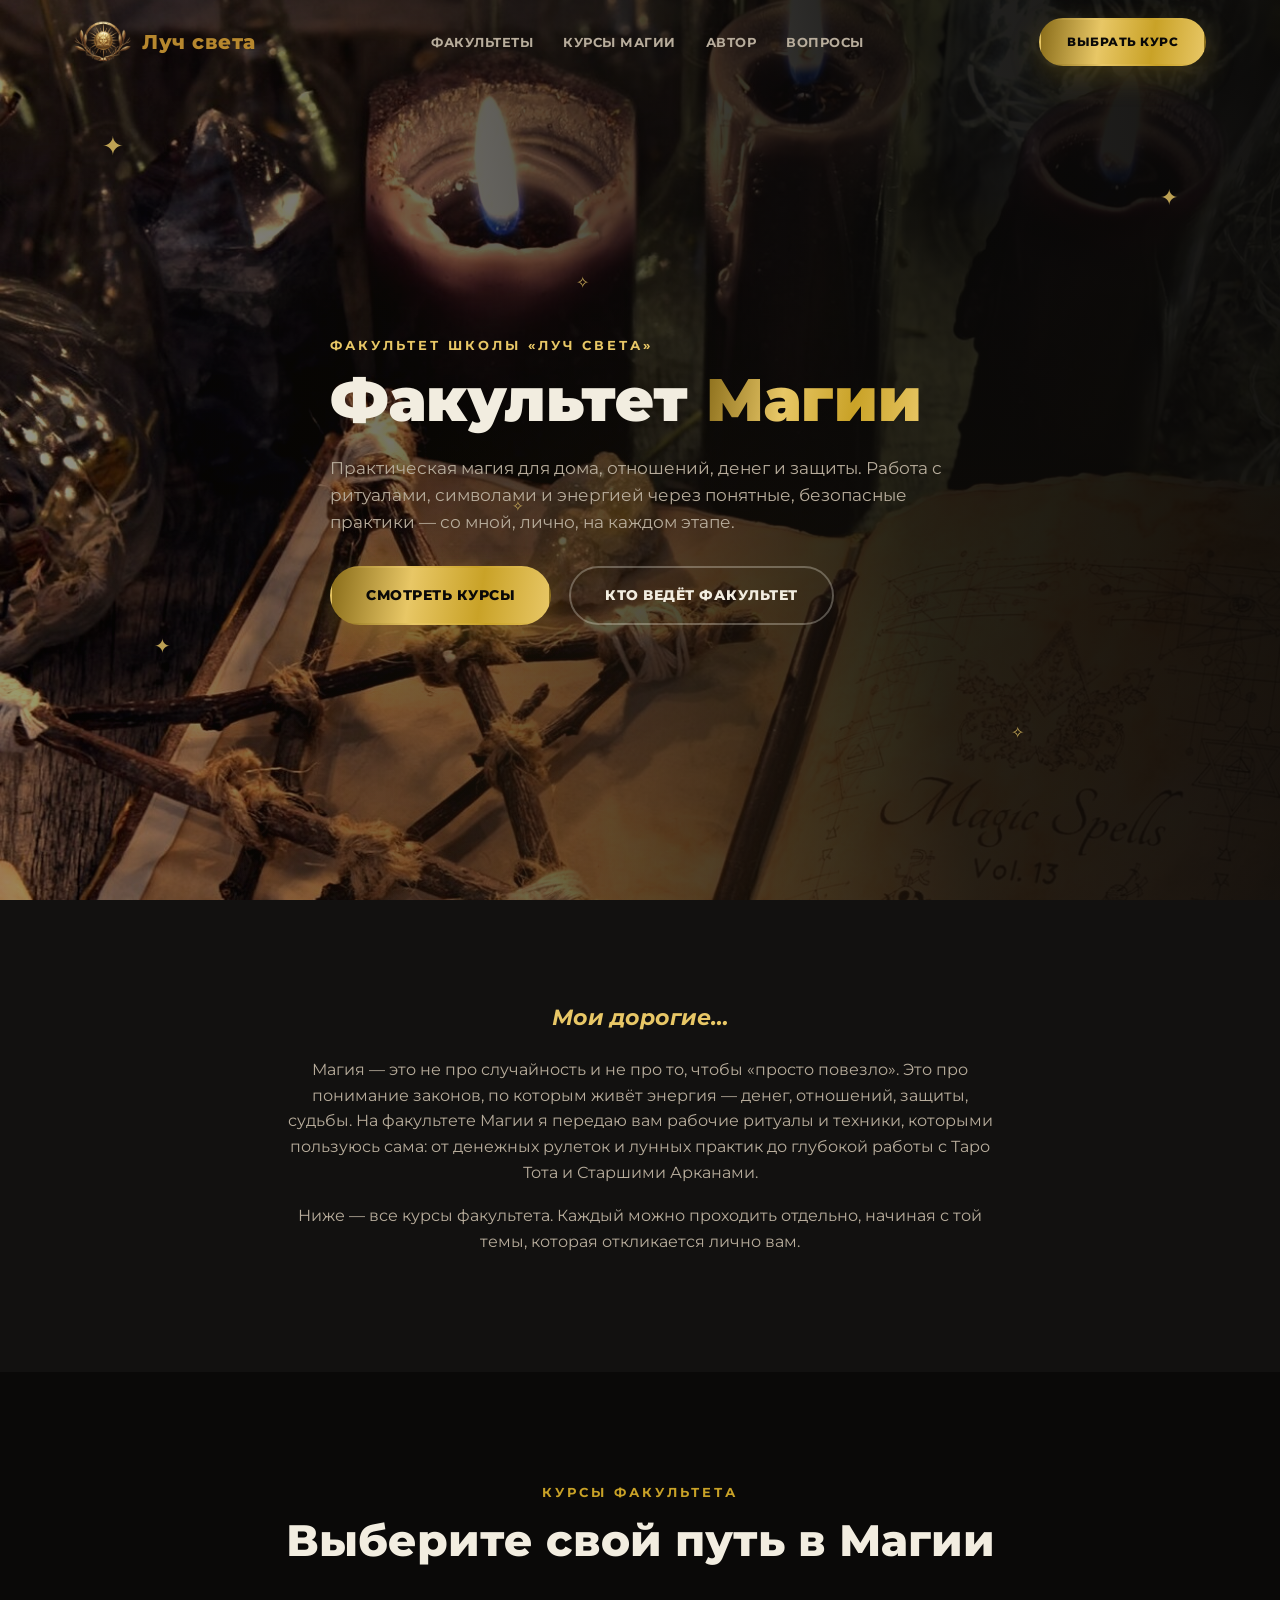
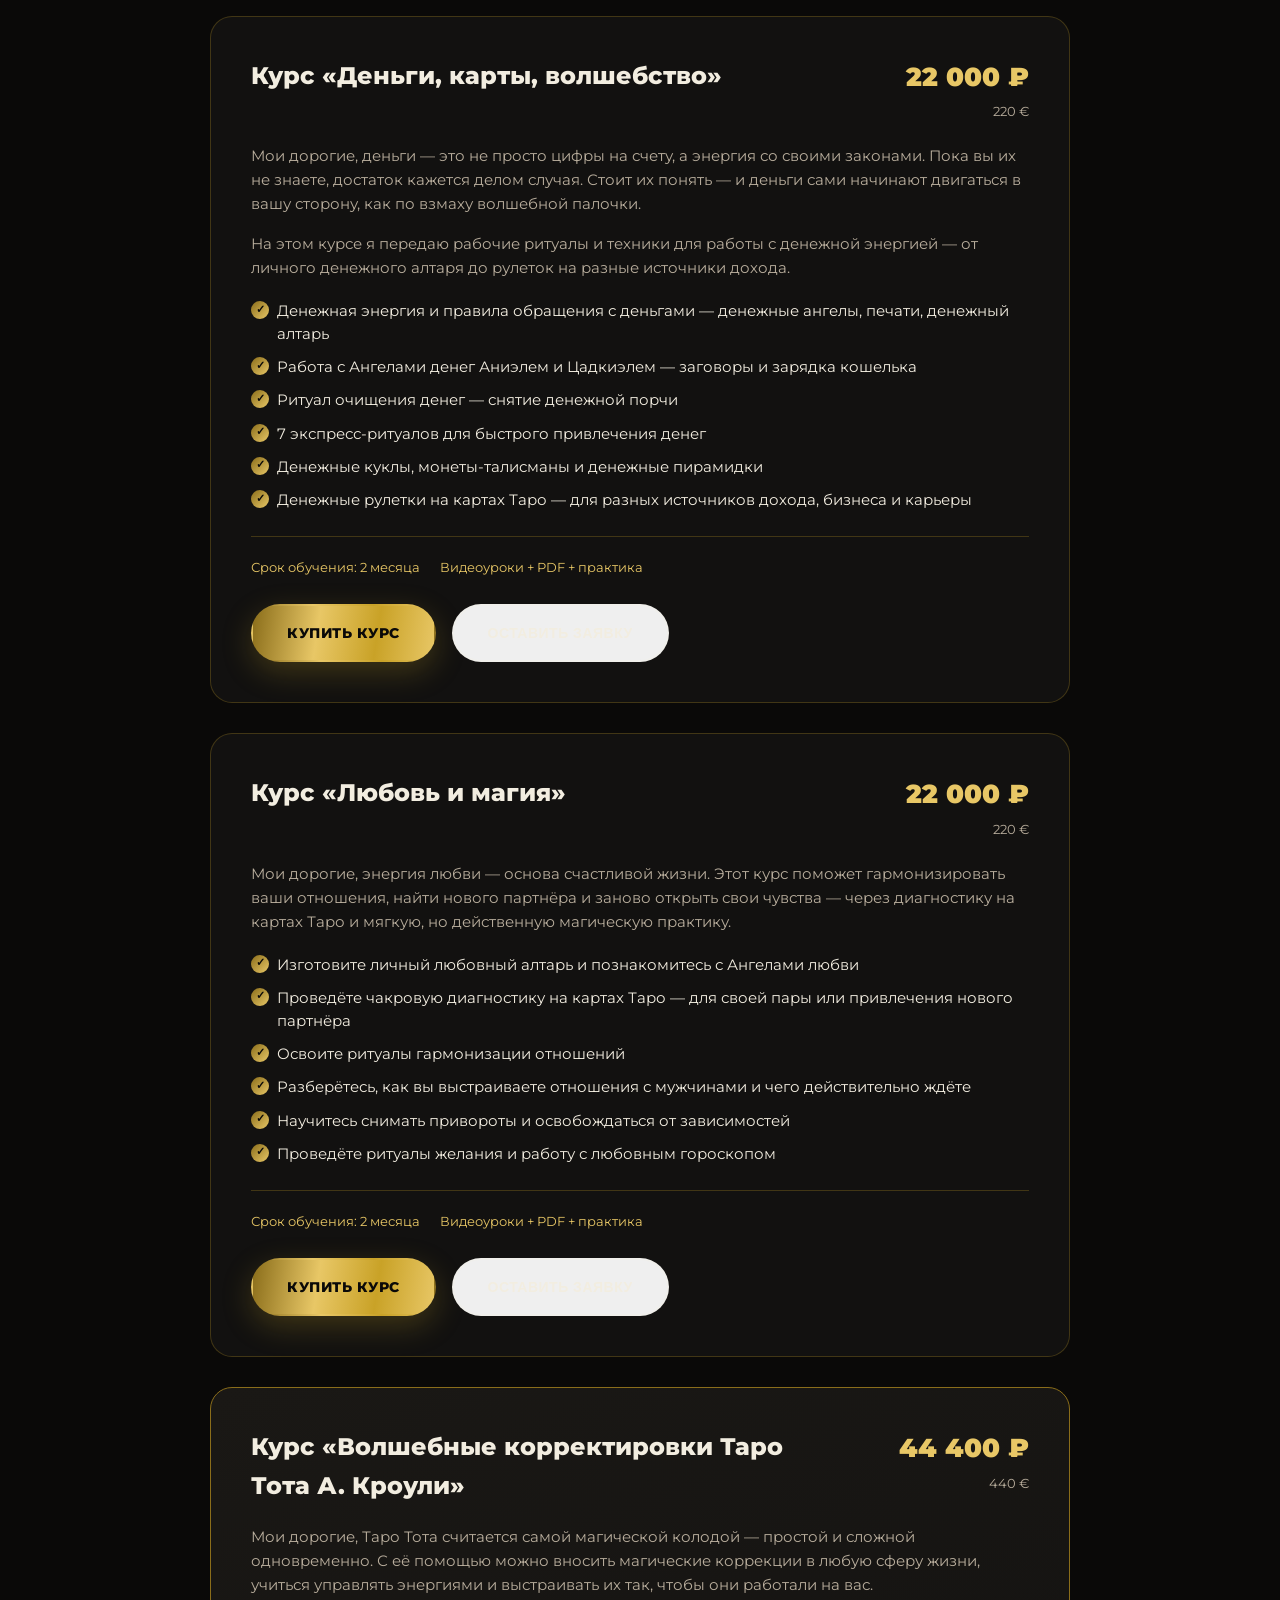
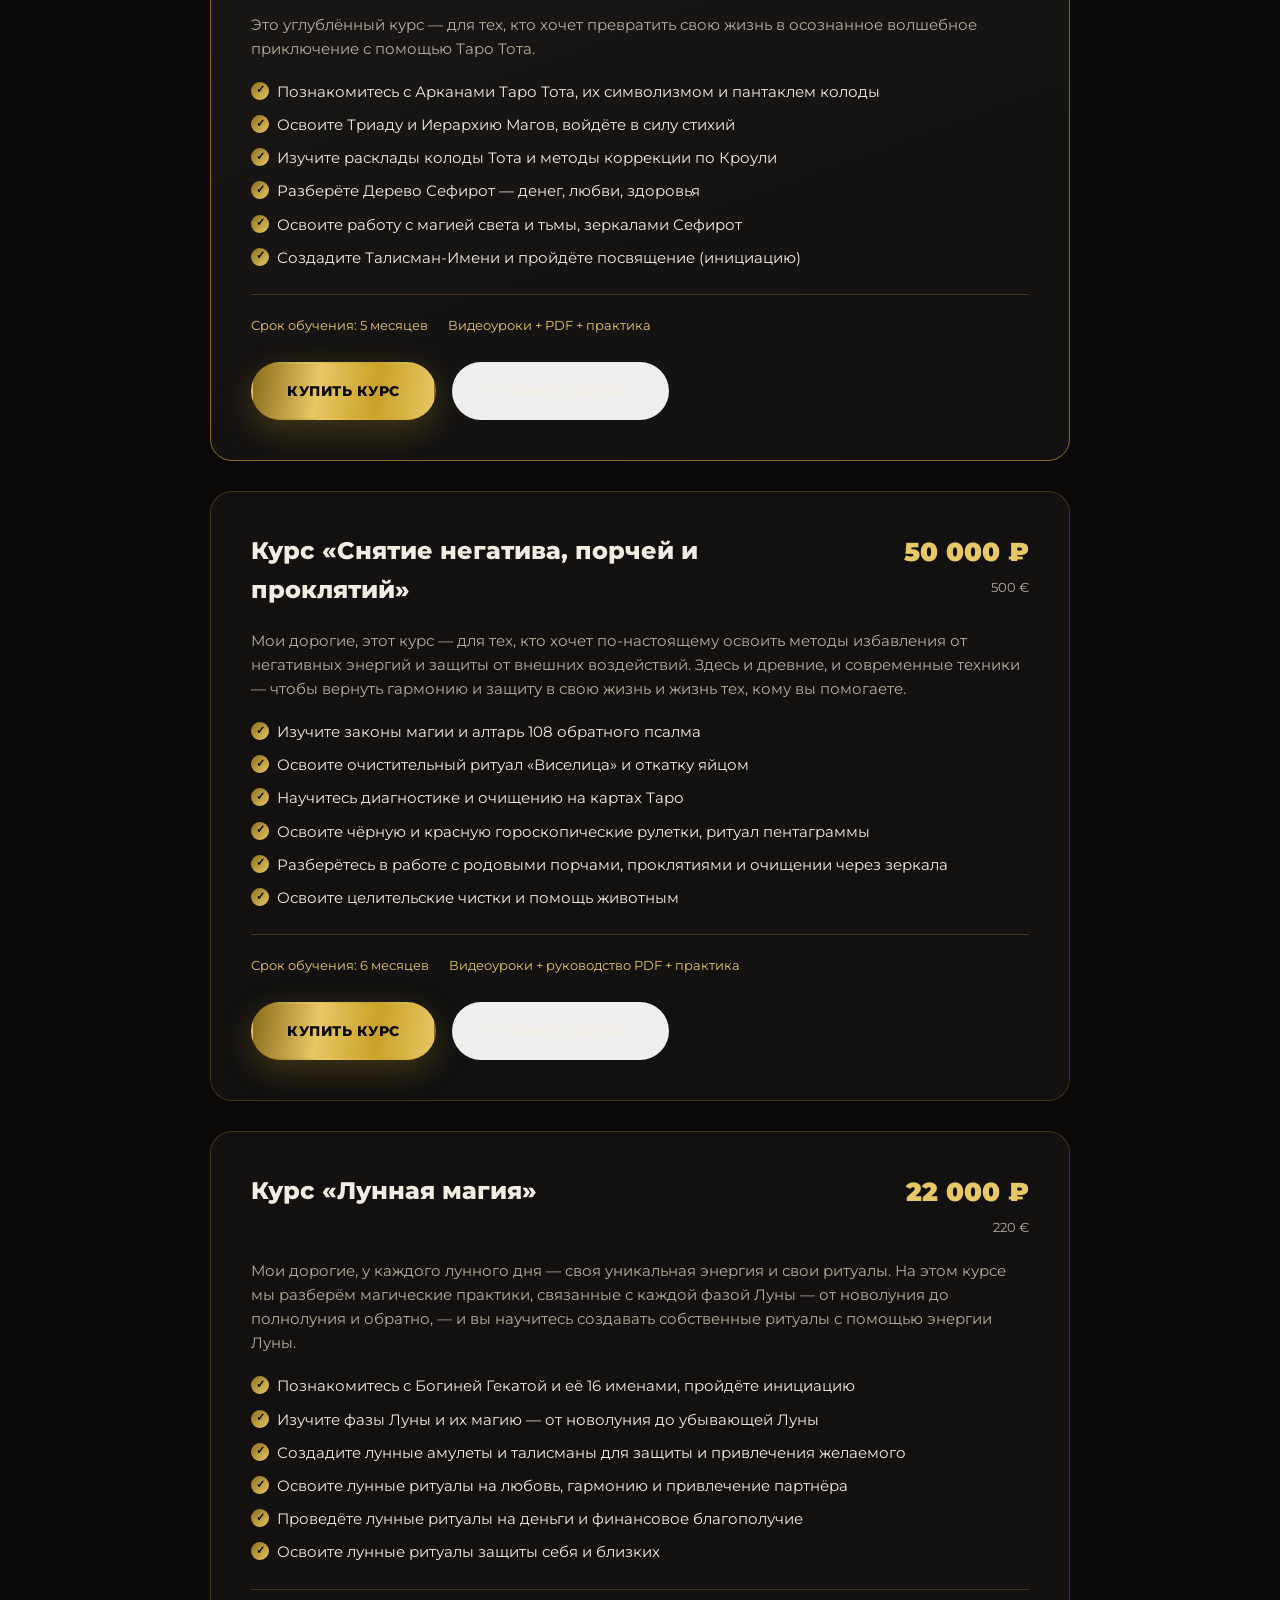
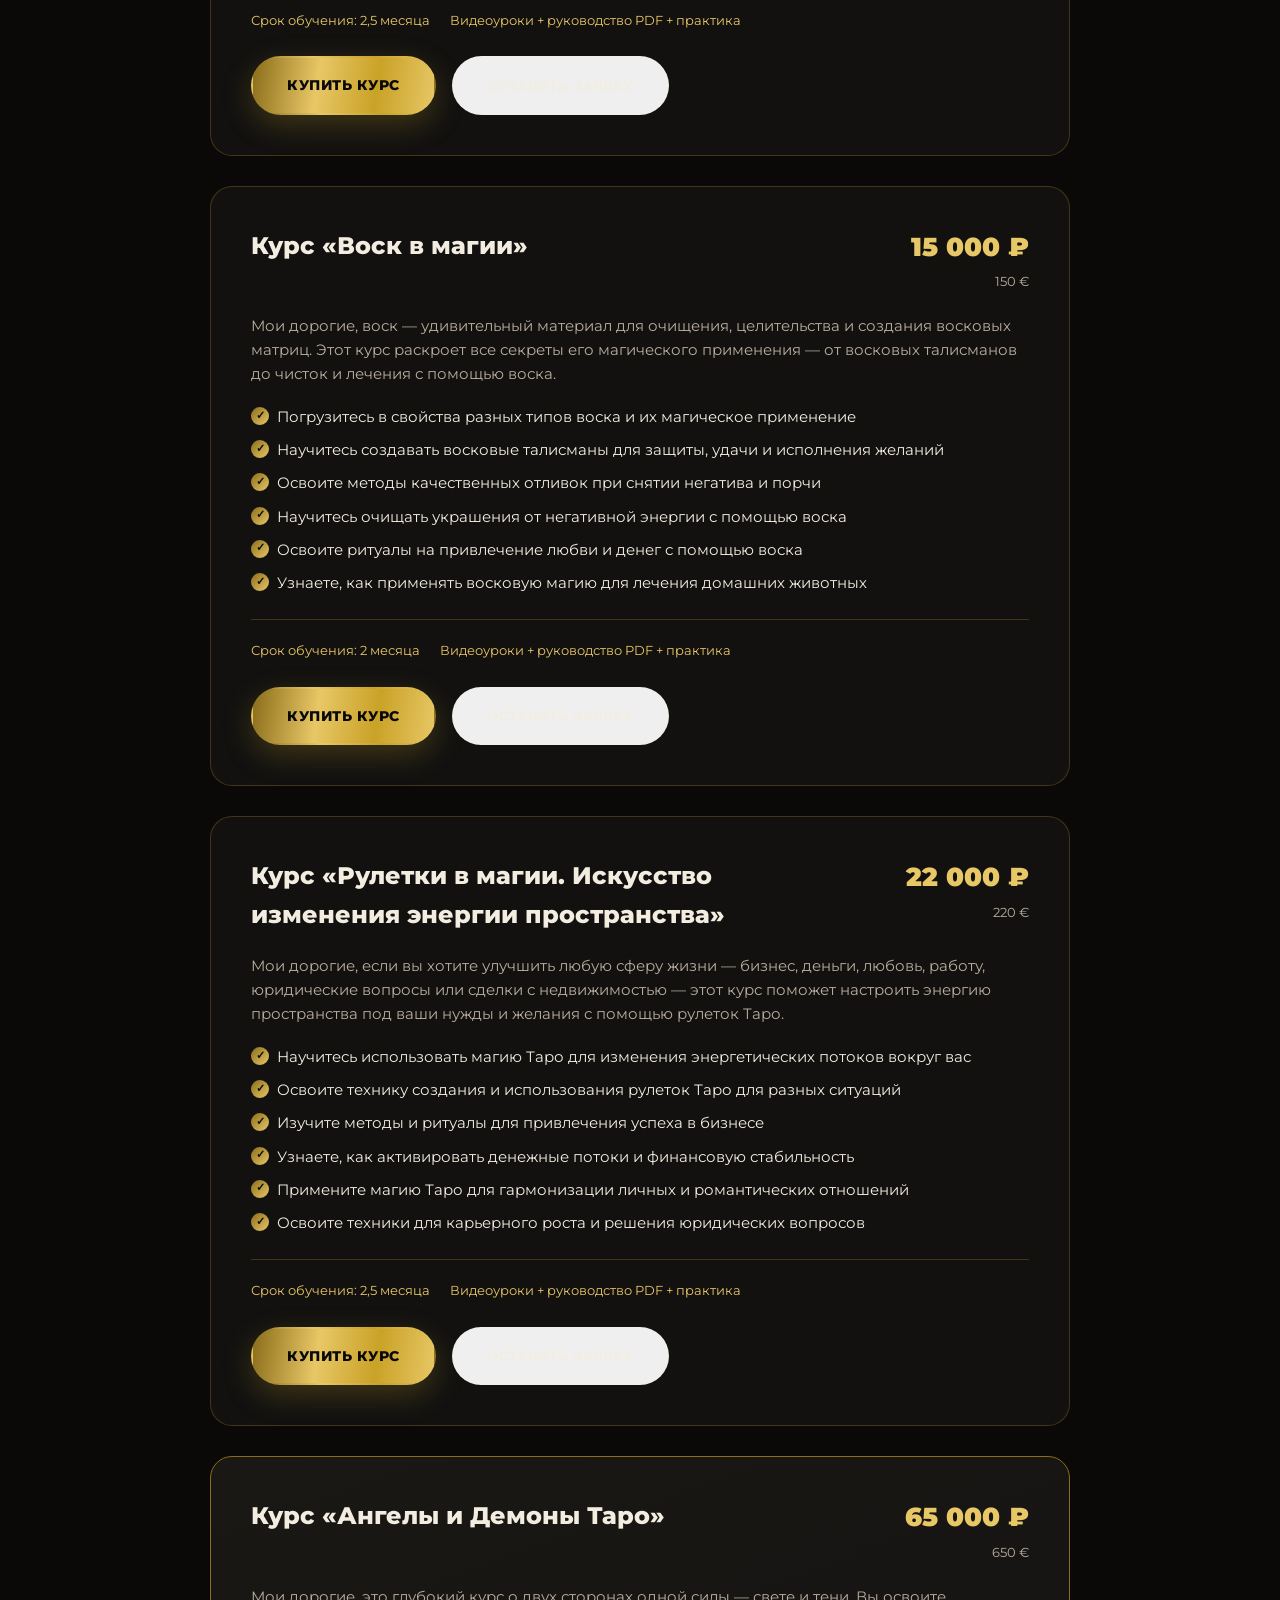
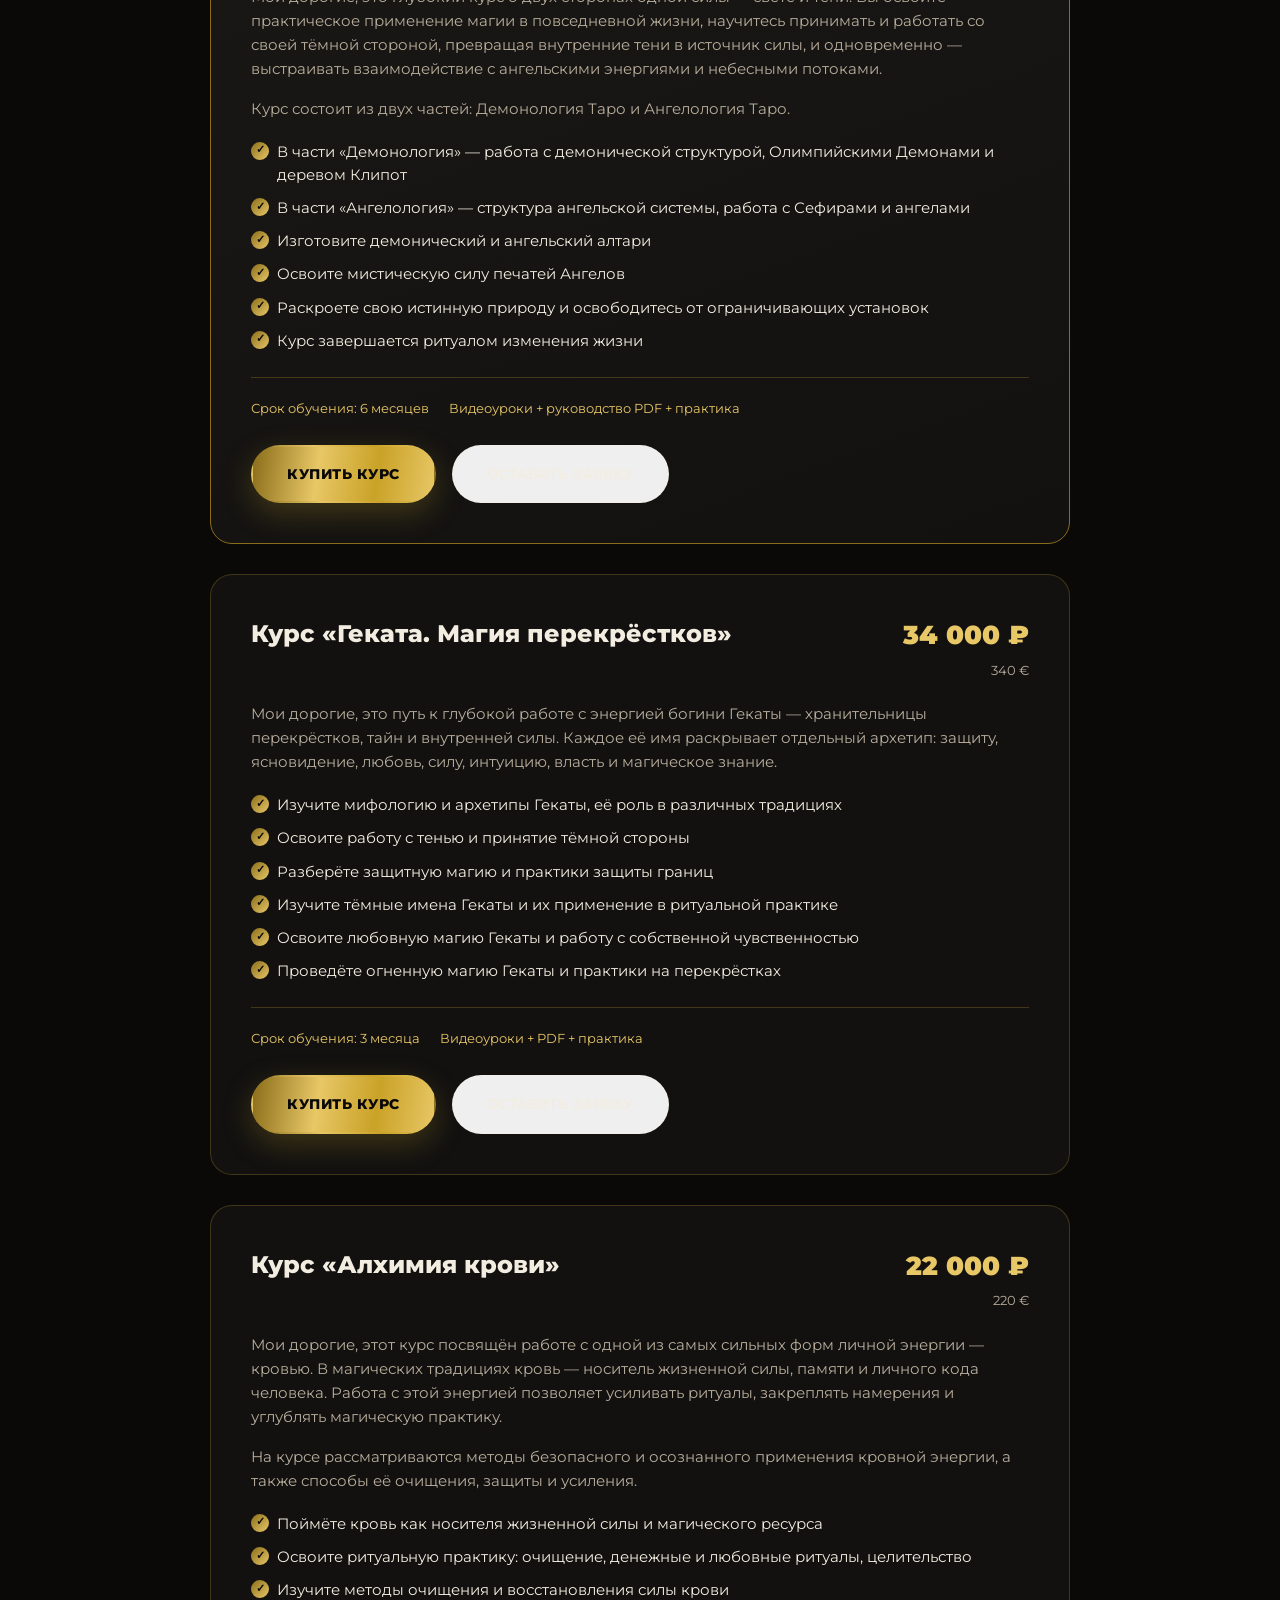
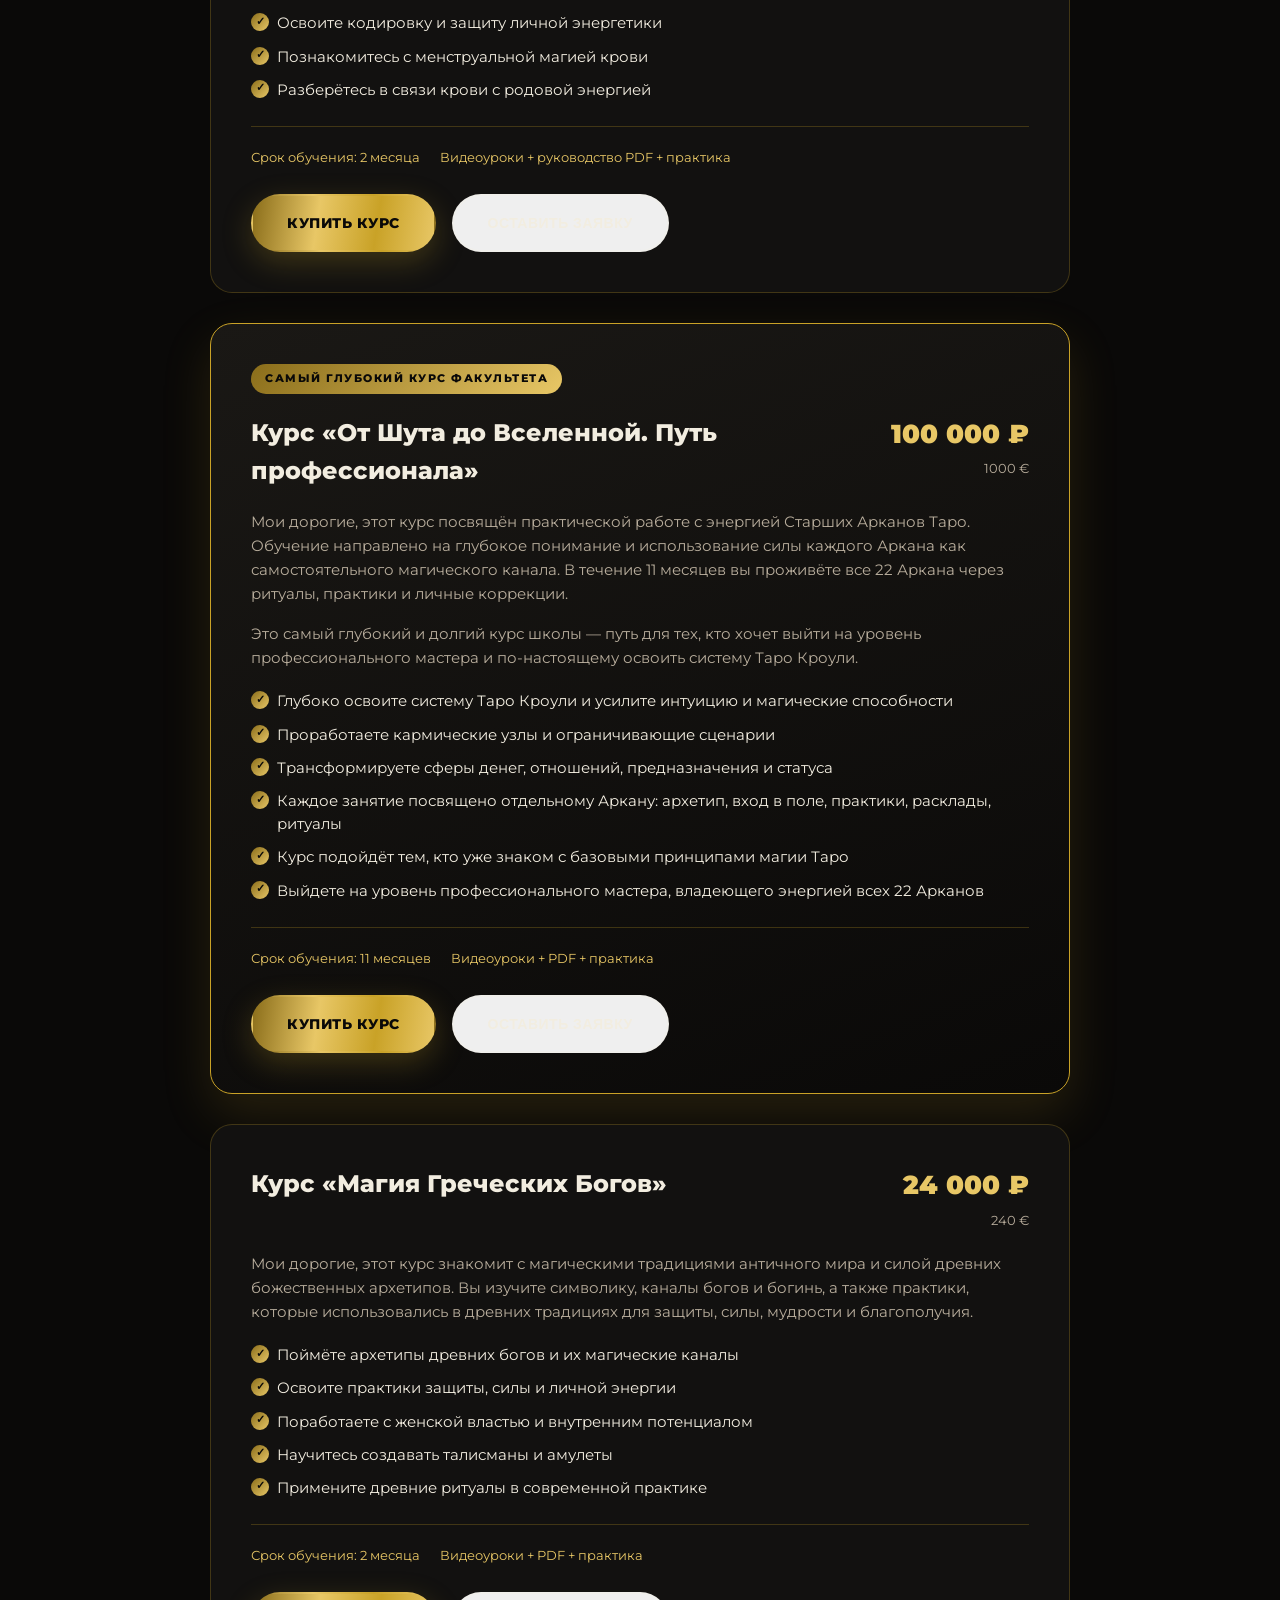
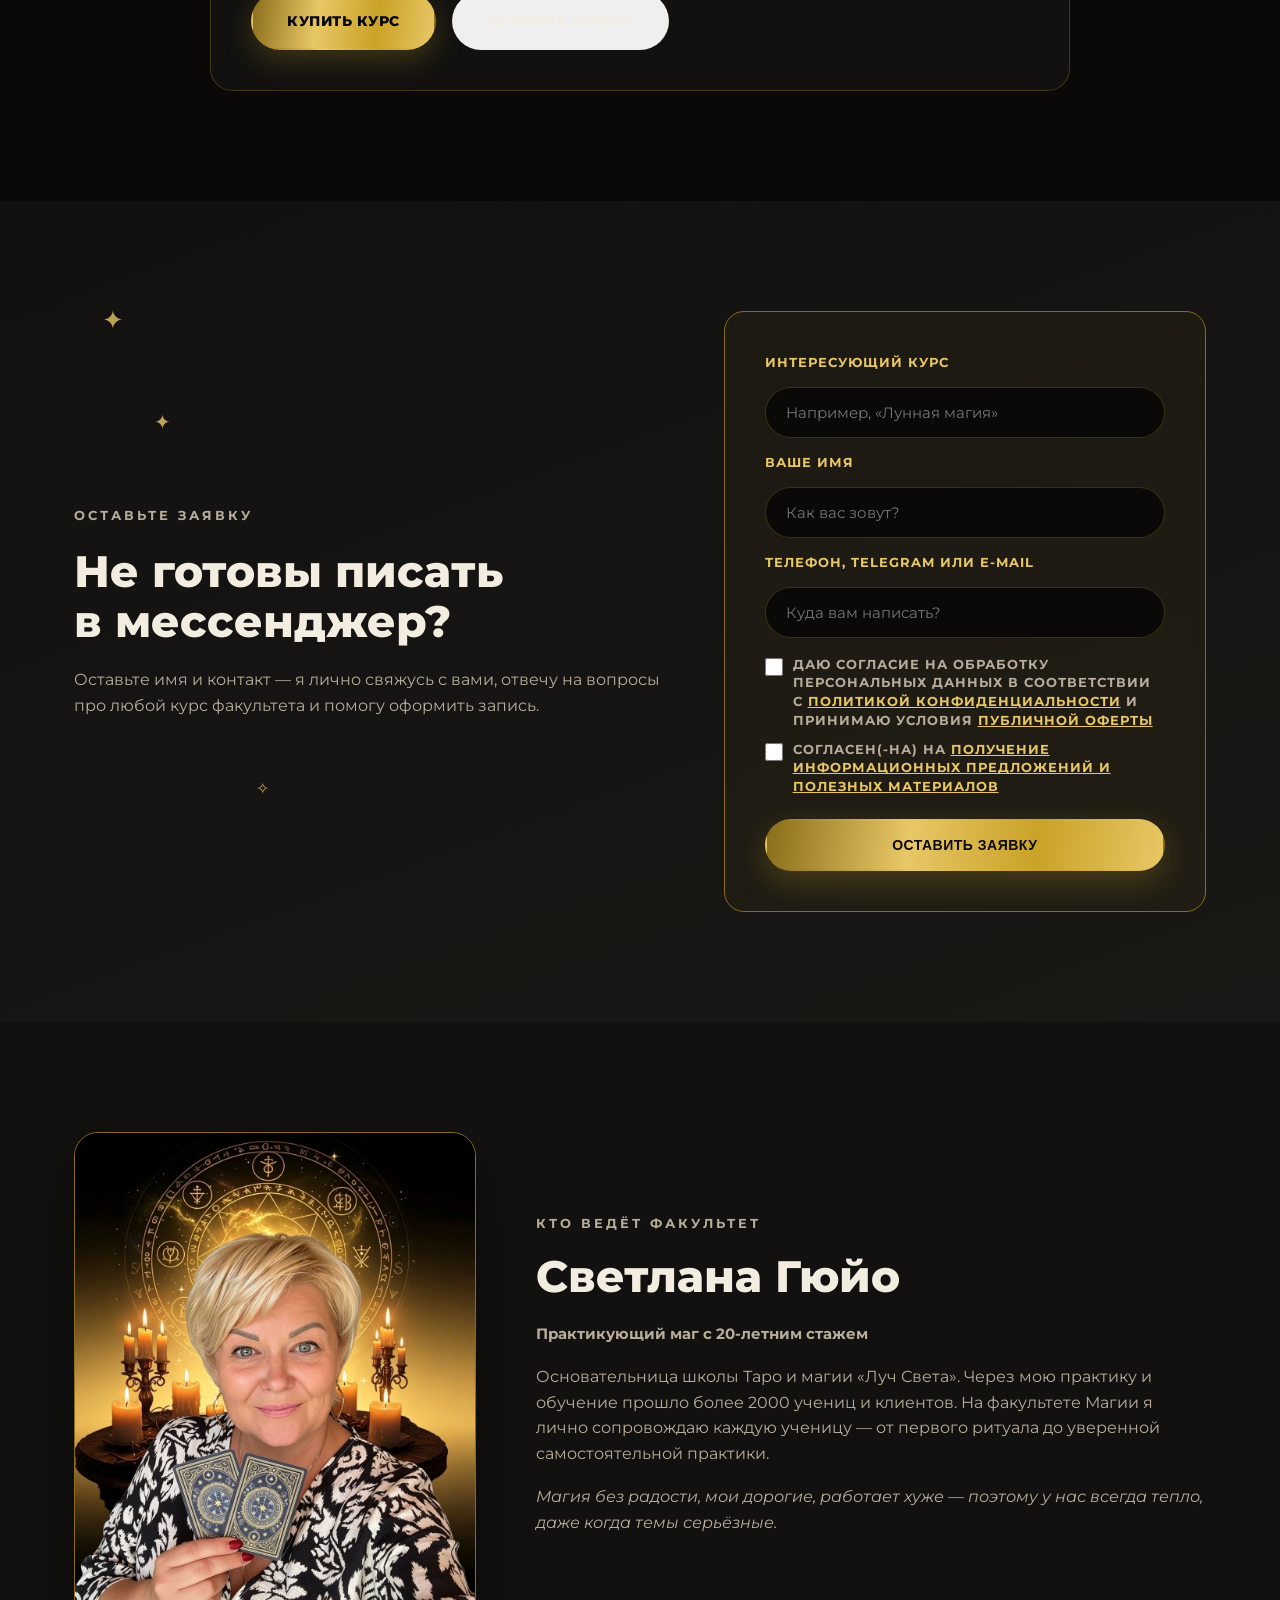
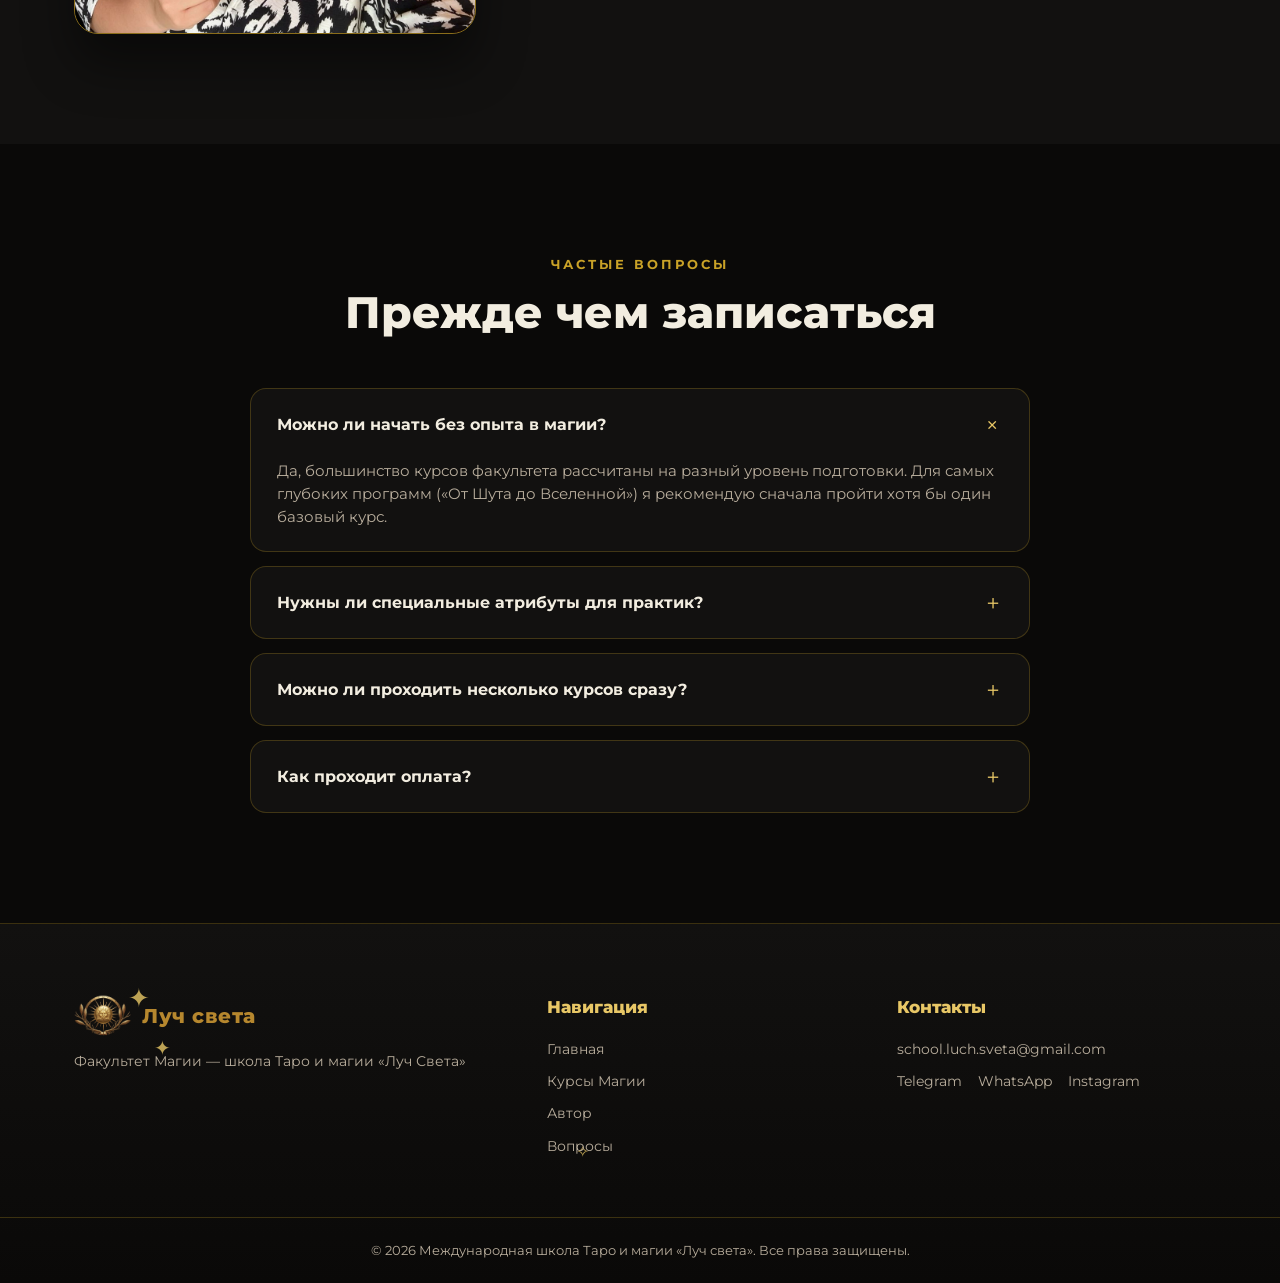
==== fakultet-magii.html @ faa67be6 "Добавить страницу факультета Магии с каталогом из 12 курсов" ====
<!DOCTYPE html>
<html lang="ru">
<head>
<meta charset="UTF-8">
<meta name="viewport" content="width=device-width, initial-scale=1.0">
<title>Факультет Магии — школа «Луч света»</title>
<meta name="description" content="Курсы по практической магии от Светланы Гюйо: денежные и любовные ритуалы, лунная магия, Таро Тота, работа с Гекатой и древними богами.">
<link rel="icon" href="images/logo.png" type="image/png">
<link rel="preconnect" href="https://fonts.googleapis.com">
<link rel="preconnect" href="https://fonts.gstatic.com" crossorigin>
<link href="https://fonts.googleapis.com/css2?family=Montserrat:wght@300;400;500;600;700;800;900&display=swap" rel="stylesheet">
<link rel="stylesheet" href="css/style.css">
<link rel="stylesheet" href="css/faculty.css">
</head>
<body>

<!-- ===== HEADER ===== -->
<header class="header" id="header">
  <div class="container header__inner">
    <a href="index.html" class="logo">
      <img src="images/logo.png" alt="Луч света" class="logo__img">
      <span class="logo__text">Луч света</span>
    </a>

    <nav class="nav" id="nav">
      <a href="index.html#programs" class="nav__link">Факультеты</a>
      <a href="#courses" class="nav__link">Курсы Магии</a>
      <a href="#author" class="nav__link">Автор</a>
      <a href="#faq" class="nav__link">Вопросы</a>
    </nav>

    <a href="#courses" class="btn btn--gold header__cta">Выбрать курс</a>

    <button class="burger" id="burger" aria-label="Меню">
      <span></span><span></span><span></span>
    </button>
  </div>
</header>

<!-- ===== HERO ===== -->
<section class="hero hero--photo" id="hero">
  <div class="hero__bg">
    <img src="images/il_1588xN.3584086975_4dxy.jpg" alt="Пентаграмма и магические атрибуты" class="hero__bg-img">
    <div class="hero__bg-overlay"></div>
  </div>
  <div class="hero__decor" aria-hidden="true">
    <span class="sparkle sparkle--1">✦</span>
    <span class="sparkle sparkle--2">✧</span>
    <span class="sparkle sparkle--3">✦</span>
    <span class="sparkle sparkle--4">✧</span>
    <span class="sparkle sparkle--5">✦</span>
    <span class="sparkle sparkle--6">✧</span>
  </div>

  <div class="container hero__inner">
    <div class="hero__text reveal">
      <p class="eyebrow eyebrow--light">Факультет школы «Луч света»</p>
      <h1 class="hero__title">Факультет <span class="gold-text">Магии</span></h1>
      <p class="hero__lead">Практическая магия для дома, отношений, денег и защиты. Работа с ритуалами,
        символами и энергией через понятные, безопасные практики — со мной, лично, на каждом этапе.</p>
      <div class="hero__actions">
        <a href="#courses" class="btn btn--gold btn--pulse">Смотреть курсы</a>
        <a href="#author" class="btn btn--ghost">Кто ведёт факультет</a>
      </div>
    </div>
  </div>
</section>

<!-- ===== INTRO ===== -->
<section class="intro" id="intro">
  <div class="container intro__inner reveal">
    <p class="intro__hail">Мои дорогие…</p>
    <p class="intro__text">Магия — это не про случайность и не про то, чтобы «просто повезло». Это про
      понимание законов, по которым живёт энергия — денег, отношений, защиты, судьбы. На факультете Магии
      я передаю вам рабочие ритуалы и техники, которыми пользуюсь сама: от денежных рулеток и лунных практик
      до глубокой работы с Таро Тота и Старшими Арканами.</p>
    <p class="intro__text">Ниже — все курсы факультета. Каждый можно проходить отдельно, начиная с той темы,
      которая откликается лично вам.</p>
  </div>
</section>

<!-- ===== COURSES CATALOG ===== -->
<section class="courses" id="courses">
  <div class="container">
    <p class="eyebrow center">Курсы факультета</p>
    <h2 class="section-title center">Выберите свой путь в Магии</h2>

    <div class="courses__list">

      <!-- Курс 1 -->
      <article class="course-card reveal">
        <div class="course-card__head">
          <h3 class="course-card__title">Курс «Деньги, карты, волшебство»</h3>
          <div class="course-card__price">
            <span class="course-card__price-num">22 000 ₽</span>
            <span class="course-card__price-alt">220 €</span>
          </div>
        </div>
        <p class="course-card__text">Мои дорогие, деньги — это не просто цифры на счету, а энергия со своими
          законами. Пока вы их не знаете, достаток кажется делом случая. Стоит их понять — и деньги сами
          начинают двигаться в вашу сторону, как по взмаху волшебной палочки.</p>
        <p class="course-card__text">На этом курсе я передаю рабочие ритуалы и техники для работы с денежной
          энергией — от личного денежного алтаря до рулеток на разные источники дохода.</p>
        <ul class="course-card__list">
          <li>Денежная энергия и правила обращения с деньгами — денежные ангелы, печати, денежный алтарь</li>
          <li>Работа с Ангелами денег Аниэлем и Цадкиэлем — заговоры и зарядка кошелька</li>
          <li>Ритуал очищения денег — снятие денежной порчи</li>
          <li>7 экспресс-ритуалов для быстрого привлечения денег</li>
          <li>Денежные куклы, монеты-талисманы и денежные пирамидки</li>
          <li>Денежные рулетки на картах Таро — для разных источников дохода, бизнеса и карьеры</li>
        </ul>
        <div class="course-card__meta">
          <span>Срок обучения: 2 месяца</span>
          <span>Видеоуроки + PDF + практика</span>
        </div>
        <div class="course-card__actions">
          <a href="https://wa.me/33745048600?text=Светлана%2C%20здравствуйте!%20Хочу%20приобрести%20курс%20%C2%ABДеньги%2C%20карты%2C%20волшебство%C2%BB" target="_blank" rel="noopener" class="btn btn--gold">Купить курс</a>
          <button type="button" class="btn btn--ghost js-request-btn" data-course="Деньги, карты, волшебство">Оставить заявку</button>
        </div>
      </article>

      <!-- Курс 2 -->
      <article class="course-card reveal">
        <div class="course-card__head">
          <h3 class="course-card__title">Курс «Любовь и магия»</h3>
          <div class="course-card__price">
            <span class="course-card__price-num">22 000 ₽</span>
            <span class="course-card__price-alt">220 €</span>
          </div>
        </div>
        <p class="course-card__text">Мои дорогие, энергия любви — основа счастливой жизни. Этот курс поможет
          гармонизировать ваши отношения, найти нового партнёра и заново открыть свои чувства — через
          диагностику на картах Таро и мягкую, но действенную магическую практику.</p>
        <ul class="course-card__list">
          <li>Изготовите личный любовный алтарь и познакомитесь с Ангелами любви</li>
          <li>Проведёте чакровую диагностику на картах Таро — для своей пары или привлечения нового партнёра</li>
          <li>Освоите ритуалы гармонизации отношений</li>
          <li>Разберётесь, как вы выстраиваете отношения с мужчинами и чего действительно ждёте</li>
          <li>Научитесь снимать привороты и освобождаться от зависимостей</li>
          <li>Проведёте ритуалы желания и работу с любовным гороскопом</li>
        </ul>
        <div class="course-card__meta">
          <span>Срок обучения: 2 месяца</span>
          <span>Видеоуроки + PDF + практика</span>
        </div>
        <div class="course-card__actions">
          <a href="https://wa.me/33745048600?text=Светлана%2C%20здравствуйте!%20Хочу%20приобрести%20курс%20%C2%ABЛюбовь%20и%20магия%C2%BB" target="_blank" rel="noopener" class="btn btn--gold">Купить курс</a>
          <button type="button" class="btn btn--ghost js-request-btn" data-course="Любовь и магия">Оставить заявку</button>
        </div>
      </article>

      <!-- Курс 3 -->
      <article class="course-card course-card--featured reveal">
        <div class="course-card__head">
          <h3 class="course-card__title">Курс «Волшебные корректировки Таро Тота А. Кроули»</h3>
          <div class="course-card__price">
            <span class="course-card__price-num">44 400 ₽</span>
            <span class="course-card__price-alt">440 €</span>
          </div>
        </div>
        <p class="course-card__text">Мои дорогие, Таро Тота считается самой магической колодой — простой
          и сложной одновременно. С её помощью можно вносить магические коррекции в любую сферу жизни,
          учиться управлять энергиями и выстраивать их так, чтобы они работали на вас.</p>
        <p class="course-card__text">Это углублённый курс — для тех, кто хочет превратить свою жизнь
          в осознанное волшебное приключение с помощью Таро Тота.</p>
        <ul class="course-card__list">
          <li>Познакомитесь с Арканами Таро Тота, их символизмом и пантаклем колоды</li>
          <li>Освоите Триаду и Иерархию Магов, войдёте в силу стихий</li>
          <li>Изучите расклады колоды Тота и методы коррекции по Кроули</li>
          <li>Разберёте Дерево Сефирот — денег, любви, здоровья</li>
          <li>Освоите работу с магией света и тьмы, зеркалами Сефирот</li>
          <li>Создадите Талисман-Имени и пройдёте посвящение (инициацию)</li>
        </ul>
        <div class="course-card__meta">
          <span>Срок обучения: 5 месяцев</span>
          <span>Видеоуроки + PDF + практика</span>
        </div>
        <div class="course-card__actions">
          <a href="https://wa.me/33745048600?text=Светлана%2C%20здравствуйте!%20Хочу%20приобрести%20курс%20%C2%ABВолшебные%20корректировки%20Таро%20Тота%20А.Кроули%C2%BB" target="_blank" rel="noopener" class="btn btn--gold">Купить курс</a>
          <button type="button" class="btn btn--ghost js-request-btn" data-course="Волшебные корректировки Таро Тота А. Кроули">Оставить заявку</button>
        </div>
      </article>

      <!-- Курс 4 -->
      <article class="course-card reveal">
        <div class="course-card__head">
          <h3 class="course-card__title">Курс «Снятие негатива, порчей и проклятий»</h3>
          <div class="course-card__price">
            <span class="course-card__price-num">50 000 ₽</span>
            <span class="course-card__price-alt">500 €</span>
          </div>
        </div>
        <p class="course-card__text">Мои дорогие, этот курс — для тех, кто хочет по-настоящему освоить методы
          избавления от негативных энергий и защиты от внешних воздействий. Здесь и древние, и современные
          техники — чтобы вернуть гармонию и защиту в свою жизнь и жизнь тех, кому вы помогаете.</p>
        <ul class="course-card__list">
          <li>Изучите законы магии и алтарь 108 обратного псалма</li>
          <li>Освоите очистительный ритуал «Виселица» и откатку яйцом</li>
          <li>Научитесь диагностике и очищению на картах Таро</li>
          <li>Освоите чёрную и красную гороскопические рулетки, ритуал пентаграммы</li>
          <li>Разберётесь в работе с родовыми порчами, проклятиями и очищении через зеркала</li>
          <li>Освоите целительские чистки и помощь животным</li>
        </ul>
        <div class="course-card__meta">
          <span>Срок обучения: 6 месяцев</span>
          <span>Видеоуроки + руководство PDF + практика</span>
        </div>
        <div class="course-card__actions">
          <a href="https://wa.me/33745048600?text=Светлана%2C%20здравствуйте!%20Хочу%20приобрести%20курс%20%C2%ABСнятие%20негатива%2C%20порчей%20и%20проклятий%C2%BB" target="_blank" rel="noopener" class="btn btn--gold">Купить курс</a>
          <button type="button" class="btn btn--ghost js-request-btn" data-course="Снятие негатива, порчей и проклятий">Оставить заявку</button>
        </div>
      </article>

      <!-- Курс 5 -->
      <article class="course-card reveal">
        <div class="course-card__head">
          <h3 class="course-card__title">Курс «Лунная магия»</h3>
          <div class="course-card__price">
            <span class="course-card__price-num">22 000 ₽</span>
            <span class="course-card__price-alt">220 €</span>
          </div>
        </div>
        <p class="course-card__text">Мои дорогие, у каждого лунного дня — своя уникальная энергия и свои
          ритуалы. На этом курсе мы разберём магические практики, связанные с каждой фазой Луны — от
          новолуния до полнолуния и обратно, — и вы научитесь создавать собственные ритуалы с помощью
          энергии Луны.</p>
        <ul class="course-card__list">
          <li>Познакомитесь с Богиней Гекатой и её 16 именами, пройдёте инициацию</li>
          <li>Изучите фазы Луны и их магию — от новолуния до убывающей Луны</li>
          <li>Создадите лунные амулеты и талисманы для защиты и привлечения желаемого</li>
          <li>Освоите лунные ритуалы на любовь, гармонию и привлечение партнёра</li>
          <li>Проведёте лунные ритуалы на деньги и финансовое благополучие</li>
          <li>Освоите лунные ритуалы защиты себя и близких</li>
        </ul>
        <div class="course-card__meta">
          <span>Срок обучения: 2,5 месяца</span>
          <span>Видеоуроки + руководство PDF + практика</span>
        </div>
        <div class="course-card__actions">
          <a href="https://wa.me/33745048600?text=Светлана%2C%20здравствуйте!%20Хочу%20приобрести%20курс%20%C2%ABЛунная%20магия%C2%BB" target="_blank" rel="noopener" class="btn btn--gold">Купить курс</a>
          <button type="button" class="btn btn--ghost js-request-btn" data-course="Лунная магия">Оставить заявку</button>
        </div>
      </article>

      <!-- Курс 6 -->
      <article class="course-card reveal">
        <div class="course-card__head">
          <h3 class="course-card__title">Курс «Воск в магии»</h3>
          <div class="course-card__price">
            <span class="course-card__price-num">15 000 ₽</span>
            <span class="course-card__price-alt">150 €</span>
          </div>
        </div>
        <p class="course-card__text">Мои дорогие, воск — удивительный материал для очищения, целительства
          и создания восковых матриц. Этот курс раскроет все секреты его магического применения — от
          восковых талисманов до чисток и лечения с помощью воска.</p>
        <ul class="course-card__list">
          <li>Погрузитесь в свойства разных типов воска и их магическое применение</li>
          <li>Научитесь создавать восковые талисманы для защиты, удачи и исполнения желаний</li>
          <li>Освоите методы качественных отливок при снятии негатива и порчи</li>
          <li>Научитесь очищать украшения от негативной энергии с помощью воска</li>
          <li>Освоите ритуалы на привлечение любви и денег с помощью воска</li>
          <li>Узнаете, как применять восковую магию для лечения домашних животных</li>
        </ul>
        <div class="course-card__meta">
          <span>Срок обучения: 2 месяца</span>
          <span>Видеоуроки + руководство PDF + практика</span>
        </div>
        <div class="course-card__actions">
          <a href="https://wa.me/33745048600?text=Светлана%2C%20здравствуйте!%20Хочу%20приобрести%20курс%20%C2%ABВоск%20в%20магии%C2%BB" target="_blank" rel="noopener" class="btn btn--gold">Купить курс</a>
          <button type="button" class="btn btn--ghost js-request-btn" data-course="Воск в магии">Оставить заявку</button>
        </div>
      </article>

      <!-- Курс 7 -->
      <article class="course-card reveal">
        <div class="course-card__head">
          <h3 class="course-card__title">Курс «Рулетки в магии. Искусство изменения энергии пространства»</h3>
          <div class="course-card__price">
            <span class="course-card__price-num">22 000 ₽</span>
            <span class="course-card__price-alt">220 €</span>
          </div>
        </div>
        <p class="course-card__text">Мои дорогие, если вы хотите улучшить любую сферу жизни — бизнес, деньги,
          любовь, работу, юридические вопросы или сделки с недвижимостью — этот курс поможет настроить
          энергию пространства под ваши нужды и желания с помощью рулеток Таро.</p>
        <ul class="course-card__list">
          <li>Научитесь использовать магию Таро для изменения энергетических потоков вокруг вас</li>
          <li>Освоите технику создания и использования рулеток Таро для разных ситуаций</li>
          <li>Изучите методы и ритуалы для привлечения успеха в бизнесе</li>
          <li>Узнаете, как активировать денежные потоки и финансовую стабильность</li>
          <li>Примените магию Таро для гармонизации личных и романтических отношений</li>
          <li>Освоите техники для карьерного роста и решения юридических вопросов</li>
        </ul>
        <div class="course-card__meta">
          <span>Срок обучения: 2,5 месяца</span>
          <span>Видеоуроки + руководство PDF + практика</span>
        </div>
        <div class="course-card__actions">
          <a href="https://wa.me/33745048600?text=Светлана%2C%20здравствуйте!%20Хочу%20приобрести%20курс%20%C2%ABРулетки%20в%20магии%C2%BB" target="_blank" rel="noopener" class="btn btn--gold">Купить курс</a>
          <button type="button" class="btn btn--ghost js-request-btn" data-course="Рулетки в магии">Оставить заявку</button>
        </div>
      </article>

      <!-- Курс 8 -->
      <article class="course-card course-card--featured reveal">
        <div class="course-card__head">
          <h3 class="course-card__title">Курс «Ангелы и Демоны Таро»</h3>
          <div class="course-card__price">
            <span class="course-card__price-num">65 000 ₽</span>
            <span class="course-card__price-alt">650 €</span>
          </div>
        </div>
        <p class="course-card__text">Мои дорогие, это глубокий курс о двух сторонах одной силы — свете
          и тени. Вы освоите практическое применение магии в повседневной жизни, научитесь принимать
          и работать со своей тёмной стороной, превращая внутренние тени в источник силы, и одновременно —
          выстраивать взаимодействие с ангельскими энергиями и небесными потоками.</p>
        <p class="course-card__text">Курс состоит из двух частей: Демонология Таро и Ангелология Таро.</p>
        <ul class="course-card__list">
          <li>В части «Демонология» — работа с демонической структурой, Олимпийскими Демонами и деревом Клипот</li>
          <li>В части «Ангелология» — структура ангельской системы, работа с Сефирами и ангелами</li>
          <li>Изготовите демонический и ангельский алтари</li>
          <li>Освоите мистическую силу печатей Ангелов</li>
          <li>Раскроете свою истинную природу и освободитесь от ограничивающих установок</li>
          <li>Курс завершается ритуалом изменения жизни</li>
        </ul>
        <div class="course-card__meta">
          <span>Срок обучения: 6 месяцев</span>
          <span>Видеоуроки + руководство PDF + практика</span>
        </div>
        <div class="course-card__actions">
          <a href="https://wa.me/33745048600?text=Светлана%2C%20здравствуйте!%20Хочу%20приобрести%20курс%20%C2%ABАнгелы%20и%20Демоны%20Таро%C2%BB" target="_blank" rel="noopener" class="btn btn--gold">Купить курс</a>
          <button type="button" class="btn btn--ghost js-request-btn" data-course="Ангелы и Демоны Таро">Оставить заявку</button>
        </div>
      </article>

      <!-- Курс 9 -->
      <article class="course-card reveal">
        <div class="course-card__head">
          <h3 class="course-card__title">Курс «Геката. Магия перекрёстков»</h3>
          <div class="course-card__price">
            <span class="course-card__price-num">34 000 ₽</span>
            <span class="course-card__price-alt">340 €</span>
          </div>
        </div>
        <p class="course-card__text">Мои дорогие, это путь к глубокой работе с энергией богини Гекаты —
          хранительницы перекрёстков, тайн и внутренней силы. Каждое её имя раскрывает отдельный архетип:
          защиту, ясновидение, любовь, силу, интуицию, власть и магическое знание.</p>
        <ul class="course-card__list">
          <li>Изучите мифологию и архетипы Гекаты, её роль в различных традициях</li>
          <li>Освоите работу с тенью и принятие тёмной стороны</li>
          <li>Разберёте защитную магию и практики защиты границ</li>
          <li>Изучите тёмные имена Гекаты и их применение в ритуальной практике</li>
          <li>Освоите любовную магию Гекаты и работу с собственной чувственностью</li>
          <li>Проведёте огненную магию Гекаты и практики на перекрёстках</li>
        </ul>
        <div class="course-card__meta">
          <span>Срок обучения: 3 месяца</span>
          <span>Видеоуроки + PDF + практика</span>
        </div>
        <div class="course-card__actions">
          <a href="https://wa.me/33745048600?text=Светлана%2C%20здравствуйте!%20Хочу%20приобрести%20курс%20%C2%ABГеката.%20Магия%20перекрёстков%C2%BB" target="_blank" rel="noopener" class="btn btn--gold">Купить курс</a>
          <button type="button" class="btn btn--ghost js-request-btn" data-course="Геката. Магия перекрёстков">Оставить заявку</button>
        </div>
      </article>

      <!-- Курс 10 -->
      <article class="course-card reveal">
        <div class="course-card__head">
          <h3 class="course-card__title">Курс «Алхимия крови»</h3>
          <div class="course-card__price">
            <span class="course-card__price-num">22 000 ₽</span>
            <span class="course-card__price-alt">220 €</span>
          </div>
        </div>
        <p class="course-card__text">Мои дорогие, этот курс посвящён работе с одной из самых сильных форм
          личной энергии — кровью. В магических традициях кровь — носитель жизненной силы, памяти и личного
          кода человека. Работа с этой энергией позволяет усиливать ритуалы, закреплять намерения и углублять
          магическую практику.</p>
        <p class="course-card__text">На курсе рассматриваются методы безопасного и осознанного применения
          кровной энергии, а также способы её очищения, защиты и усиления.</p>
        <ul class="course-card__list">
          <li>Поймёте кровь как носителя жизненной силы и магического ресурса</li>
          <li>Освоите ритуальную практику: очищение, денежные и любовные ритуалы, целительство</li>
          <li>Изучите методы очищения и восстановления силы крови</li>
          <li>Освоите кодировку и защиту личной энергетики</li>
          <li>Познакомитесь с менструальной магией крови</li>
          <li>Разберётесь в связи крови с родовой энергией</li>
        </ul>
        <div class="course-card__meta">
          <span>Срок обучения: 2 месяца</span>
          <span>Видеоуроки + руководство PDF + практика</span>
        </div>
        <div class="course-card__actions">
          <a href="https://wa.me/33745048600?text=Светлана%2C%20здравствуйте!%20Хочу%20приобрести%20курс%20%C2%ABАлхимия%20крови%C2%BB" target="_blank" rel="noopener" class="btn btn--gold">Купить курс</a>
          <button type="button" class="btn btn--ghost js-request-btn" data-course="Алхимия крови">Оставить заявку</button>
        </div>
      </article>

      <!-- Курс 11 — флагман -->
      <article class="course-card course-card--flagship reveal">
        <span class="course-card__badge">Самый глубокий курс факультета</span>
        <div class="course-card__head">
          <h3 class="course-card__title">Курс «От Шута до Вселенной. Путь профессионала»</h3>
          <div class="course-card__price">
            <span class="course-card__price-num">100 000 ₽</span>
            <span class="course-card__price-alt">1000 €</span>
          </div>
        </div>
        <p class="course-card__text">Мои дорогие, этот курс посвящён практической работе с энергией Старших
          Арканов Таро. Обучение направлено на глубокое понимание и использование силы каждого Аркана как
          самостоятельного магического канала. В течение 11 месяцев вы проживёте все 22 Аркана через ритуалы,
          практики и личные коррекции.</p>
        <p class="course-card__text">Это самый глубокий и долгий курс школы — путь для тех, кто хочет выйти
          на уровень профессионального мастера и по-настоящему освоить систему Таро Кроули.</p>
        <ul class="course-card__list">
          <li>Глубоко освоите систему Таро Кроули и усилите интуицию и магические способности</li>
          <li>Проработаете кармические узлы и ограничивающие сценарии</li>
          <li>Трансформируете сферы денег, отношений, предназначения и статуса</li>
          <li>Каждое занятие посвящено отдельному Аркану: архетип, вход в поле, практики, расклады, ритуалы</li>
          <li>Курс подойдёт тем, кто уже знаком с базовыми принципами магии Таро</li>
          <li>Выйдете на уровень профессионального мастера, владеющего энергией всех 22 Арканов</li>
        </ul>
        <div class="course-card__meta">
          <span>Срок обучения: 11 месяцев</span>
          <span>Видеоуроки + PDF + практика</span>
        </div>
        <div class="course-card__actions">
          <a href="https://wa.me/33745048600?text=Светлана%2C%20здравствуйте!%20Хочу%20приобрести%20курс%20%C2%ABОт%20Шута%20до%20Вселенной%C2%BB" target="_blank" rel="noopener" class="btn btn--gold">Купить курс</a>
          <button type="button" class="btn btn--ghost js-request-btn" data-course="От Шута до Вселенной. Путь профессионала">Оставить заявку</button>
        </div>
      </article>

      <!-- Курс 12 -->
      <article class="course-card reveal">
        <div class="course-card__head">
          <h3 class="course-card__title">Курс «Магия Греческих Богов»</h3>
          <div class="course-card__price">
            <span class="course-card__price-num">24 000 ₽</span>
            <span class="course-card__price-alt">240 €</span>
          </div>
        </div>
        <p class="course-card__text">Мои дорогие, этот курс знакомит с магическими традициями античного
          мира и силой древних божественных архетипов. Вы изучите символику, каналы богов и богинь, а также
          практики, которые использовались в древних традициях для защиты, силы, мудрости и благополучия.</p>
        <ul class="course-card__list">
          <li>Поймёте архетипы древних богов и их магические каналы</li>
          <li>Освоите практики защиты, силы и личной энергии</li>
          <li>Поработаете с женской властью и внутренним потенциалом</li>
          <li>Научитесь создавать талисманы и амулеты</li>
          <li>Примените древние ритуалы в современной практике</li>
        </ul>
        <div class="course-card__meta">
          <span>Срок обучения: 2 месяца</span>
          <span>Видеоуроки + PDF + практика</span>
        </div>
        <div class="course-card__actions">
          <a href="https://wa.me/33745048600?text=Светлана%2C%20здравствуйте!%20Хочу%20приобрести%20курс%20%C2%ABМагия%20Греческих%20Богов%C2%BB" target="_blank" rel="noopener" class="btn btn--gold">Купить курс</a>
          <button type="button" class="btn btn--ghost js-request-btn" data-course="Магия Греческих Богов">Оставить заявку</button>
        </div>
      </article>

    </div>
  </div>
</section>

<!-- ===== SIGNUP ===== -->
<section class="signup" id="signup">
  <div class="signup__decor" aria-hidden="true">
    <span class="sparkle sparkle--1">✦</span>
    <span class="sparkle sparkle--2">✧</span>
    <span class="sparkle sparkle--3">✦</span>
  </div>
  <div class="container signup__inner">
    <div class="signup__text reveal">
      <p class="eyebrow eyebrow--light">Оставьте заявку</p>
      <h2 class="section-title section-title--light">Не готовы писать<br>в мессенджер?</h2>
      <p>Оставьте имя и контакт — я лично свяжусь с вами, отвечу на вопросы про любой курс факультета
        и помогу оформить запись.</p>
    </div>
    <form class="signup__form reveal" id="signupForm" name="magic-faculty-signup" method="POST" data-netlify="true" netlify-honeypot="bot-field">
      <input type="hidden" name="form-name" value="magic-faculty-signup">
      <p class="hp-field"><label>Не заполняйте это поле: <input name="bot-field"></label></p>
      <label for="signupCourse">Интересующий курс</label>
      <input type="text" id="signupCourse" name="course" placeholder="Например, «Лунная магия»">
      <label for="signupName">Ваше имя</label>
      <input type="text" id="signupName" name="name" placeholder="Как вас зовут?" required>
      <label for="signupContact">Телефон, Telegram или e-mail</label>
      <input type="text" id="signupContact" name="contact" placeholder="Куда вам написать?" required>

      <div class="signup__consent">
        <label class="checkbox">
          <input type="checkbox" id="consentPersonal" name="consentPersonal" required>
          <span>Даю согласие на обработку персональных данных в соответствии с
            <a href="https://disk.yandex.ru/i/xYldLM75zHaz2A" target="_blank" rel="noopener">Политикой конфиденциальности</a>
            и принимаю условия
            <a href="https://disk.yandex.ru/i/STKi7FZz2ebWxA" target="_blank" rel="noopener">Публичной оферты</a></span>
        </label>
        <label class="checkbox">
          <input type="checkbox" id="consentMarketing" name="consentMarketing">
          <span>Согласен(-на) на
            <a href="https://disk.yandex.ru/i/cDI3Xm2uae9X4Q" target="_blank" rel="noopener">получение информационных предложений и полезных материалов</a></span>
        </label>
      </div>

      <button type="submit" class="btn btn--gold">Оставить заявку</button>
    </form>
  </div>
</section>

<!-- ===== AUTHOR ===== -->
<section class="author" id="author">
  <div class="container author__inner">
    <div class="author__media reveal">
      <div class="author__frame">
        <img src="images/fotosetlana.jpg" alt="Светлана Гюйо, основательница школы «Луч Света»" class="author__photo">
      </div>
    </div>
    <div class="author__text reveal">
      <p class="eyebrow">Кто ведёт факультет</p>
      <h2 class="section-title">Светлана Гюйо</h2>
      <p class="author__role">Практикующий маг с 20-летним стажем</p>
      <p>Основательница школы Таро и магии «Луч Света». Через мою практику и обучение прошло более
        2000 учениц и клиентов. На факультете Магии я лично сопровождаю каждую ученицу — от первого ритуала
        до уверенной самостоятельной практики.</p>
      <p class="author__quote">Магия без радости, мои дорогие, работает хуже — поэтому у нас всегда тепло,
        даже когда темы серьёзные.</p>
    </div>
  </div>
</section>

<!-- ===== FAQ ===== -->
<section class="faq" id="faq">
  <div class="container">
    <p class="eyebrow center">Частые вопросы</p>
    <h2 class="section-title center">Прежде чем записаться</h2>

    <div class="faq__list">
      <div class="faq__item reveal is-open">
        <button class="faq__question">
          <span>Можно ли начать без опыта в магии?</span>
          <span class="faq__toggle">＋</span>
        </button>
        <div class="faq__answer">
          <p>Да, большинство курсов факультета рассчитаны на разный уровень подготовки. Для самых глубоких
            программ («От Шута до Вселенной») я рекомендую сначала пройти хотя бы один базовый курс.</p>
        </div>
      </div>
      <div class="faq__item reveal">
        <button class="faq__question">
          <span>Нужны ли специальные атрибуты для практик?</span>
          <span class="faq__toggle">＋</span>
        </button>
        <div class="faq__answer">
          <p>В каждом курсе я подробно объясняю, что понадобится, и подскажу, где это взять — специальных
            дорогих закупок заранее не требуется.</p>
        </div>
      </div>
      <div class="faq__item reveal">
        <button class="faq__question">
          <span>Можно ли проходить несколько курсов сразу?</span>
          <span class="faq__toggle">＋</span>
        </button>
        <div class="faq__answer">
          <p>Можно, но я рекомендую идти последовательно — так материал усваивается глубже, а не по верхам.</p>
        </div>
      </div>
      <div class="faq__item reveal">
        <button class="faq__question">
          <span>Как проходит оплата?</span>
          <span class="faq__toggle">＋</span>
        </button>
        <div class="faq__answer">
          <p>После того как вы напишете мне в WhatsApp или оставите заявку на этой странице — я лично отвечу
            и пришлю реквизиты для оплаты (карта или PayPal).</p>
        </div>
      </div>
    </div>
  </div>
</section>

<!-- ===== FOOTER ===== -->
<footer class="footer" id="contacts">
  <div class="footer__decor" aria-hidden="true">
    <span class="sparkle sparkle--1">✦</span>
    <span class="sparkle sparkle--2">✧</span>
    <span class="sparkle sparkle--3">✦</span>
  </div>
  <div class="container footer__inner">
    <div class="footer__brand">
      <a href="index.html" class="logo">
        <img src="images/logo.png" alt="Луч света" class="logo__img">
        <span class="logo__text">Луч света</span>
      </a>
      <p>Факультет Магии — школа Таро и магии «Луч Света»</p>
    </div>

    <div class="footer__col">
      <h4>Навигация</h4>
      <a href="index.html">Главная</a>
      <a href="#courses">Курсы Магии</a>
      <a href="#author">Автор</a>
      <a href="#faq">Вопросы</a>
    </div>

    <div class="footer__col">
      <h4>Контакты</h4>
      <a href="mailto:school.luch.sveta@gmail.com">school.luch.sveta@gmail.com</a>
      <div class="footer__social">
        <a href="https://t.me/luch_sveta_taro" target="_blank" rel="noopener" aria-label="Telegram">Telegram</a>
        <a href="https://wa.me/33745048600" target="_blank" rel="noopener" aria-label="WhatsApp">WhatsApp</a>
        <a href="https://www.instagram.com/taro.vedma.ritual/?hl=ru" target="_blank" rel="noopener" aria-label="Instagram">Instagram</a>
      </div>
    </div>
  </div>
  <div class="footer__bottom">
    <p>© 2026 Международная школа Таро и магии «Луч света». Все права защищены.</p>
  </div>
</footer>

<script src="js/faculty.js"></script>
</body>
</html>
---- css/style.css ----
/* ===== VARIABLES ===== */
:root {
  --bg: #0a0908;
  --bg-2: #121110;
  --bg-3: #1a1815;
  --gold: #c9a227;
  --gold-light: #e8c766;
  --gold-dark: #8a6d1a;
  --logo-gold: #b6872e;
  --text: #f2ede0;
  --text-muted: #b8ad9c;
  --border: rgba(201, 162, 39, 0.25);
  --font-head: 'Montserrat', sans-serif;
  --font-body: 'Montserrat', sans-serif;
}

* { margin: 0; padding: 0; box-sizing: border-box; }

html { scroll-behavior: smooth; }

body {
  background: var(--bg);
  color: var(--text);
  font-family: var(--font-body);
  line-height: 1.6;
  overflow-x: hidden;
}

.container {
  max-width: 1180px;
  margin: 0 auto;
  padding: 0 24px;
}

a { text-decoration: none; color: inherit; }
ul { list-style: none; }
img { max-width: 100%; display: block; }

.gold-text {
  background: linear-gradient(98.64deg, var(--gold-dark) 0%, var(--gold-light) 36%, var(--gold) 68%, var(--gold-light) 100%);
  -webkit-background-clip: text;
  background-clip: text;
  color: transparent;
}

.eyebrow {
  font-family: var(--font-body);
  text-transform: uppercase;
  letter-spacing: 3px;
  font-size: 13px;
  color: var(--gold);
  margin-bottom: 12px;
  font-weight: 700;
}
.eyebrow--light { color: var(--gold-light); }
.eyebrow.center, .section-title.center, .section-subtitle.center { text-align: center; }

.section-title {
  font-family: var(--font-head);
  font-weight: 800;
  font-size: clamp(28px, 4vw, 44px);
  margin-bottom: 20px;
  color: var(--text);
  line-height: 1.15;
}
.section-title--light { color: var(--text); }

.section-subtitle {
  color: var(--text-muted);
  max-width: 640px;
  margin: 0 auto 40px;
}

/* ===== BUTTONS ===== */
.btn {
  display: inline-block;
  padding: 16px 34px;
  border-radius: 100px;
  font-size: 14px;
  font-weight: 800;
  letter-spacing: 0.5px;
  text-transform: uppercase;
  transition: all 0.3s ease;
  border: 2px solid transparent;
  cursor: pointer;
}
.btn--gold {
  background: linear-gradient(98.64deg, var(--gold-dark) 0%, var(--gold-light) 36%, var(--gold) 68%, var(--gold-light) 100%);
  color: #0a0908;
  box-shadow: 0 10px 30px rgba(201, 162, 39, 0.25);
}
.btn--gold:hover { filter: brightness(1.08); transform: translateY(-2px); }

.btn--outline {
  border-color: var(--gold);
  color: var(--gold);
  background: transparent;
}
.btn--outline:hover { background: var(--gold); color: #0a0908; }

.btn--ghost {
  color: var(--text);
  border-color: rgba(242, 237, 224, 0.3);
}
.btn--ghost:hover { border-color: var(--gold-light); color: var(--gold-light); }

.btn--pulse {
  animation: btnPulse 2.2s ease-in-out infinite;
}
.btn--pulse:hover { animation-play-state: paused; }
@keyframes btnPulse {
  0%, 100% { box-shadow: 0 0 0 0 rgba(235, 198, 137, 0.6); }
  50% { box-shadow: 0 0 0 16px rgba(235, 198, 137, 0); }
}

/* ===== HEADER ===== */
.header {
  position: fixed;
  top: 0; left: 0; right: 0;
  z-index: 100;
  background: transparent;
  transition: background 0.3s ease, box-shadow 0.3s ease;
}
.header.is-scrolled {
  background: rgba(10, 9, 8, 0.92);
  backdrop-filter: blur(10px);
  box-shadow: 0 4px 20px rgba(0, 0, 0, 0.35);
}

.header__inner {
  display: flex;
  align-items: center;
  justify-content: space-between;
  height: 84px;
}

.logo {
  display: flex;
  align-items: center;
  gap: 10px;
}
.logo__img { height: 44px; width: auto; }
.logo__text {
  font-family: var(--font-head);
  font-weight: 800;
  font-size: 20px;
  letter-spacing: 0.5px;
  color: var(--logo-gold);
}

.nav {
  display: flex;
  gap: 30px;
}
.nav__link {
  font-size: 13px;
  font-weight: 700;
  text-transform: uppercase;
  letter-spacing: 0.5px;
  color: var(--text-muted);
  position: relative;
  transition: color 0.25s ease;
}
.nav__link:hover { color: var(--gold-light); }

.header__cta { padding: 12px 26px; font-size: 12px; }

.burger {
  display: none;
  flex-direction: column;
  gap: 5px;
  background: none;
  border: none;
  cursor: pointer;
  padding: 6px;
}
.burger span {
  width: 26px; height: 2px;
  background: var(--gold);
  transition: all 0.3s ease;
}

/* ===== HERO ===== */
.hero {
  position: relative;
  min-height: 100vh;
  display: flex;
  align-items: center;
  padding: 150px 0 90px;
  overflow: hidden;
  background: var(--bg);
}

.hero__bg {
  position: absolute;
  inset: 0;
  z-index: 0;
}
.hero__bg-img {
  width: 100%;
  height: 100%;
  object-fit: cover;
  object-position: 62% 18%;
  filter: sepia(0.25) saturate(1.2) brightness(0.68) contrast(1.05);
}
.hero__bg-overlay {
  position: absolute;
  inset: 0;
  background:
    linear-gradient(260deg, rgba(10,9,8,0.94) 0%, rgba(10,9,8,0.82) 32%, rgba(20,15,8,0.42) 62%, rgba(20,15,8,0.12) 100%),
    radial-gradient(ellipse at 80% 100%, rgba(139,94,32,0.3), transparent 55%);
}

.hero__decor {
  position: absolute;
  inset: 0;
  pointer-events: none;
  z-index: 1;
}
.sparkle {
  position: absolute;
  color: var(--gold-light);
  font-size: 20px;
  opacity: 0.8;
  animation: twinkle 2.6s ease-in-out infinite;
}
.sparkle--1 { top: 14%; left: 8%; font-size: 26px; animation-delay: 0s; }
.sparkle--2 { top: 30%; left: 45%; font-size: 16px; animation-delay: 0.6s; }
.sparkle--3 { top: 70%; left: 12%; font-size: 20px; animation-delay: 1.1s; }
.sparkle--4 { top: 55%; left: 40%; font-size: 14px; animation-delay: 1.6s; }
.sparkle--5 { top: 20%; right: 8%; font-size: 22px; animation-delay: 0.3s; }
.sparkle--6 { top: 80%; right: 20%; font-size: 16px; animation-delay: 1.9s; }
@keyframes twinkle {
  0%, 100% { opacity: 0.25; transform: scale(0.85); }
  50% { opacity: 0.8; transform: scale(1.1); }
}

.hero__inner {
  position: relative;
  z-index: 2;
}

.hero__inner--photo {
  display: block;
  max-width: 640px;
  margin-left: auto;
  margin-right: 0;
}

.hero__brand {
  display: flex;
  align-items: center;
  gap: 16px;
  margin-bottom: 18px;
}
.hero__crest { height: 64px; width: auto; }
.hero__brand .eyebrow { margin-bottom: 0; }

.hero__title {
  font-family: var(--font-head);
  font-size: clamp(38px, 5vw, 60px);
  font-weight: 900;
  line-height: 1.08;
  margin-bottom: 22px;
  color: var(--text);
}

.hero__lead {
  font-size: 18px;
  line-height: 1.6;
  color: var(--text-muted);
  margin-bottom: 26px;
  max-width: 560px;
}

.hero__note {
  margin-top: 22px;
  font-size: 13px;
  letter-spacing: 0.5px;
  text-transform: uppercase;
  color: var(--gold-light);
  font-weight: 700;
}

.hero__features {
  display: flex;
  flex-direction: column;
  gap: 12px;
  margin: 0 0 34px;
}
.hero__features li {
  font-size: 15.5px;
  color: var(--text);
  display: flex;
  align-items: flex-start;
  gap: 10px;
}
.hero__features .star {
  color: var(--gold-light);
  font-size: 15px;
  line-height: 1.5;
}

.hero__actions {
  display: flex;
  gap: 18px;
  flex-wrap: wrap;
}

/* ===== MARQUEE ===== */
.marquee {
  background: var(--bg-3);
  border-top: 1px solid var(--border);
  border-bottom: 1px solid var(--border);
  overflow: hidden;
  padding: 14px 0;
}
.marquee__track {
  display: flex;
  align-items: center;
  width: max-content;
  white-space: nowrap;
  animation: marqueeScroll 24s linear infinite;
  font-family: var(--font-body);
  font-weight: 800;
  font-size: 14px;
  letter-spacing: 2px;
  text-transform: uppercase;
  color: var(--gold-light);
}
.marquee__track span { padding: 0 14px; }
.marquee__track .dot { color: var(--gold-dark); padding: 0 10px; }
@keyframes marqueeScroll {
  from { transform: translateX(0); }
  to { transform: translateX(-50%); }
}

/* ===== ABOUT ===== */
.about { padding: 110px 0; background: var(--bg-2); }
.about__inner {
  display: grid;
  grid-template-columns: 0.8fr 1.2fr;
  gap: 60px;
  align-items: center;
}
.about__frame {
  border-radius: 24px;
  overflow: hidden;
  aspect-ratio: 4/5;
  box-shadow: 0 30px 50px rgba(0, 0, 0, 0.45);
  border: 1px solid var(--gold-dark);
}
.about__frame img { width: 100%; height: 100%; object-fit: cover; }
.about__photo { object-position: 18% 30%; }

.about__text p { color: var(--text-muted); margin-bottom: 18px; }

.about__stats { display: flex; gap: 36px; margin: 8px 0 28px; }
.about__stat { display: flex; flex-direction: column; }
.about__stat-num {
  font-family: var(--font-head);
  font-weight: 800;
  font-size: 30px;
  color: var(--gold-light);
  line-height: 1.2;
}
.about__stat-label {
  font-size: 13px;
  color: var(--text-muted);
  text-transform: uppercase;
  letter-spacing: 0.5px;
}

.about__list { margin-top: 24px; display: flex; flex-direction: column; gap: 12px; }
.about__list li { color: var(--text); font-size: 15px; font-weight: 500; display: flex; align-items: flex-start; gap: 10px; }
.about__list .check {
  display: inline-flex;
  align-items: center;
  justify-content: center;
  width: 20px; height: 20px;
  border-radius: 50%;
  background: linear-gradient(135deg, var(--gold-dark), var(--gold-light));
  color: #0a0908;
  font-size: 12px;
  flex-shrink: 0;
}

.about__founder {
  margin-top: 44px;
  padding-top: 36px;
  border-top: 1px solid var(--border);
}
.about__founder-name {
  font-family: var(--font-head);
  font-weight: 800;
  font-size: 26px;
  color: var(--text);
  margin-bottom: 14px;
}

/* ===== PROGRAMS ===== */
.programs { padding: 110px 0; background: var(--bg); }
.programs__grid {
  display: grid;
  grid-template-columns: repeat(3, 1fr);
  gap: 30px;
  margin-top: 50px;
}

.card {
  background: var(--bg-2);
  border: 1px solid var(--border);
  border-radius: 20px;
  padding: 40px 30px;
  display: flex;
  flex-direction: column;
  overflow: hidden;
  box-shadow: 0 15px 40px rgba(0, 0, 0, 0.3);
  transition: transform 0.3s ease, box-shadow 0.3s ease, border-color 0.3s ease;
}
.card:hover { transform: translateY(-6px); border-color: var(--gold); box-shadow: 0 25px 50px rgba(0, 0, 0, 0.45); }
.card--featured {
  background: linear-gradient(160deg, var(--bg-3), var(--bg-2));
  border-color: var(--gold-dark);
}
.card--featured .card__title,
.card--featured .card__text,
.card--featured .card__list li { color: var(--text); }
.card--featured .card__list li::before { color: var(--gold-light); }

.card__image {
  margin: -40px -30px 24px;
  aspect-ratio: 16 / 10;
}
.card__image img {
  width: 100%;
  height: 100%;
  object-fit: cover;
  display: block;
}

.card__icon {
  font-size: 34px;
  margin-bottom: 20px;
}
.card__title {
  font-family: var(--font-head);
  font-size: 24px;
  font-weight: 800;
  margin-bottom: 14px;
  color: var(--text);
}
.card__text { color: var(--text-muted); font-size: 14.5px; margin-bottom: 18px; }
.card--featured .card__text { color: var(--text-muted); }
.card__list {
  display: flex; flex-direction: column; gap: 8px;
  margin-bottom: 30px;
  flex-grow: 1;
}
.card__list li {
  font-size: 13.5px;
  color: var(--text-muted);
  padding-left: 18px;
  position: relative;
}
.card__list li::before {
  content: '—';
  position: absolute; left: 0;
  color: var(--gold);
}
.card__btn { text-align: center; padding: 12px 20px; }

/* ===== MASTER CLASSES ===== */
.masterclasses { padding: 110px 0; background: var(--bg-2); }
.mc__grid {
  display: grid;
  grid-template-columns: repeat(3, 1fr);
  gap: 26px;
  margin-top: 40px;
}
.mc__card {
  background: var(--bg);
  border: 1px solid var(--border);
  border-radius: 18px;
  padding: 30px;
  box-shadow: 0 10px 30px rgba(0, 0, 0, 0.25);
  transition: box-shadow 0.3s ease, transform 0.3s ease, border-color 0.3s ease;
}
.mc__card:hover { transform: translateY(-4px); border-color: var(--gold); box-shadow: 0 20px 40px rgba(0, 0, 0, 0.4); }
.mc__tag {
  display: inline-block;
  font-size: 11px;
  text-transform: uppercase;
  letter-spacing: 1.5px;
  font-weight: 700;
  color: var(--gold-light);
  background: var(--bg-3);
  padding: 5px 12px;
  border-radius: 20px;
  margin-bottom: 16px;
}
.mc__card h3 {
  font-family: var(--font-head);
  font-weight: 800;
  font-size: 20px;
  margin-bottom: 12px;
  color: var(--text);
}
.mc__card p { color: var(--text-muted); font-size: 14px; margin-bottom: 18px; }
.mc__link { color: var(--gold-light); font-weight: 700; font-size: 14px; }
.mc__link:hover { color: var(--gold); }

/* ===== FREE MATERIALS ===== */
.free {
  position: relative;
  padding: 110px 0;
  background: linear-gradient(160deg, var(--bg) 0%, var(--bg-3) 100%);
  overflow: hidden;
}
.free__decor { position: absolute; inset: 0; pointer-events: none; }
.free__decor .sparkle--1 { top: 10%; left: 6%; }
.free__decor .sparkle--2 { top: 70%; left: 20%; }
.free__decor .sparkle--3 { top: 20%; right: 10%; }
.free__decor .sparkle--4 { top: 75%; right: 15%; }

.free__inner {
  position: relative;
  z-index: 1;
  display: grid;
  grid-template-columns: 1.1fr 0.9fr;
  gap: 60px;
  align-items: center;
}
.free__text p { color: var(--text-muted); margin-bottom: 20px; }
.free__list { display: flex; flex-direction: column; gap: 12px; }
.free__list li { font-size: 15px; color: var(--text); display: flex; align-items: flex-start; gap: 10px; }
.free__list .star { color: var(--gold-light); }

.free__form {
  background: rgba(201, 162, 39, 0.05);
  border: 1px solid var(--gold-dark);
  backdrop-filter: blur(6px);
  border-radius: 20px;
  padding: 40px;
  display: flex;
  flex-direction: column;
  gap: 14px;
}
.free__form label {
  font-size: 13px;
  text-transform: uppercase;
  letter-spacing: 1px;
  font-weight: 700;
  color: var(--gold-light);
}
.free__form input {
  background: var(--bg);
  border: 1px solid var(--border);
  border-radius: 100px;
  padding: 15px 20px;
  color: var(--text);
  font-family: var(--font-body);
  font-size: 15px;
}
.free__form input:focus { outline: 2px solid var(--gold); }
.free__form button { margin-top: 6px; }
.free__note { font-size: 12px; color: var(--text-muted); }
.hp-field { position: absolute; left: -9999px; }
.signup__consent { display: flex; flex-direction: column; gap: 10px; margin: 4px 0 2px; }
.checkbox { display: flex; align-items: flex-start; gap: 10px; cursor: pointer; }
.checkbox input[type="checkbox"] { flex: 0 0 auto; width: 18px; height: 18px; margin-top: 2px; accent-color: var(--gold); cursor: pointer; }
.checkbox span { font-size: 12.5px; color: var(--text-muted); line-height: 1.5; }
.checkbox a { color: var(--gold-light); text-decoration: underline; }
.checkbox a:hover { color: var(--gold); }

/* ===== FOOTER ===== */
.footer {
  position: relative;
  background: linear-gradient(180deg, var(--bg-2) 0%, var(--bg) 100%);
  padding: 70px 0 0;
  overflow: hidden;
  border-top: 1px solid var(--border);
}
.footer__decor { position: absolute; inset: 0; pointer-events: none; }
.footer__decor .sparkle--1 { top: 15%; left: 10%; }
.footer__decor .sparkle--2 { top: 60%; left: 45%; }
.footer__decor .sparkle--3 { top: 30%; right: 12%; }

.footer__inner {
  position: relative;
  z-index: 1;
  display: grid;
  grid-template-columns: 1.4fr 1fr 1fr;
  gap: 40px;
  padding-bottom: 50px;
}
.footer__brand p { color: var(--text-muted); margin-top: 12px; font-size: 14px; }
.footer__col h4 {
  font-family: var(--font-head);
  font-weight: 800;
  color: var(--gold-light);
  font-size: 17px;
  margin-bottom: 16px;
}
.footer__col a {
  display: block;
  color: var(--text-muted);
  font-size: 14px;
  margin-bottom: 10px;
  transition: color 0.25s ease;
}
.footer__col a:hover { color: var(--gold-light); }
.footer__social { display: flex; gap: 16px; margin-top: 8px; }
.footer__social a { display: inline; margin: 0; }

.footer__bottom {
  position: relative;
  z-index: 1;
  border-top: 1px solid var(--border);
  padding: 22px 0;
  text-align: center;
}
.footer__bottom p { color: var(--text-muted); font-size: 13px; }

/* ===== REVEAL ANIMATION ===== */
.reveal {
  opacity: 0;
  transform: translateY(24px);
  transition: opacity 0.8s ease, transform 0.8s ease;
}
.reveal.is-visible {
  opacity: 1;
  transform: translateY(0);
}

/* ===== RESPONSIVE ===== */
@media (max-width: 900px) {
  .nav, .header__cta { display: none; }
  .burger { display: flex; }
  .header { background: rgba(10, 9, 8, 0.92); }
  .nav.is-open {
    display: flex;
    position: absolute;
    top: 84px; left: 0; right: 0;
    background: rgba(10, 9, 8, 0.97);
    flex-direction: column;
    padding: 20px 24px;
    gap: 18px;
  }
  .hero { padding: 130px 0 60px; text-align: center; }
  .hero__inner--photo { max-width: 100%; }
  .hero__brand { justify-content: center; }
  .hero__features { align-items: flex-start; margin-left: auto; margin-right: auto; width: fit-content; }
  .hero__actions { justify-content: center; }
  .hero__bg-img { object-position: 30% 30%; }
  .hero__bg-overlay {
    background:
      linear-gradient(180deg, rgba(10,9,8,0.92) 0%, rgba(10,9,8,0.86) 55%, rgba(10,9,8,0.6) 100%);
  }
  .about__inner, .free__inner {
    grid-template-columns: 1fr;
  }
  .about__media { max-width: 320px; margin: 0 auto; }
  .programs__grid, .mc__grid { grid-template-columns: 1fr; }
  .footer__inner { grid-template-columns: 1fr; }
}
---- css/faculty.css ----
/* ===== FACULTY PAGE — TARO ===== */

.hp-field { position: absolute; left: -9999px; }

/* ===== SIGNUP ===== */
.signup {
  position: relative;
  padding: 110px 0;
  background: linear-gradient(160deg, var(--bg-2) 0%, var(--bg-3) 100%);
  overflow: hidden;
}
.signup__decor { position: absolute; inset: 0; pointer-events: none; }
.signup__decor .sparkle--1 { top: 12%; left: 8%; }
.signup__decor .sparkle--2 { top: 70%; left: 20%; }
.signup__decor .sparkle--3 { top: 25%; right: 10%; }
.signup__inner {
  position: relative;
  z-index: 1;
  display: grid;
  grid-template-columns: 1.1fr 0.9fr;
  gap: 60px;
  align-items: center;
}
.signup__text p { color: var(--text-muted); margin: 20px 0; }

.signup__form {
  background: rgba(201, 162, 39, 0.05);
  border: 1px solid var(--gold-dark);
  backdrop-filter: blur(6px);
  border-radius: 20px;
  padding: 40px;
  display: flex;
  flex-direction: column;
  gap: 14px;
}
.signup__form label {
  font-size: 13px;
  text-transform: uppercase;
  letter-spacing: 1px;
  font-weight: 700;
  color: var(--gold-light);
}
.signup__form input {
  background: var(--bg);
  border: 1px solid var(--border);
  border-radius: 100px;
  padding: 15px 20px;
  color: var(--text);
  font-family: var(--font-body);
  font-size: 15px;
}
.signup__form input:focus { outline: 2px solid var(--gold); }
.signup__form button { margin-top: 6px; }

.signup__consent { display: flex; flex-direction: column; gap: 10px; margin: 4px 0 2px; }
.checkbox { display: flex; align-items: flex-start; gap: 10px; cursor: pointer; }
.checkbox input[type="checkbox"] { flex: 0 0 auto; width: 18px; height: 18px; margin-top: 2px; accent-color: var(--gold); cursor: pointer; }
.checkbox span { font-size: 12.5px; color: var(--text-muted); line-height: 1.5; }
.checkbox a { color: var(--gold-light); text-decoration: underline; }
.checkbox a:hover { color: var(--gold); }

@media (max-width: 900px) {
  .signup__inner { grid-template-columns: 1fr; }
}

.hero__lead {
  font-size: 17px;
  color: var(--text-muted);
  margin: 18px 0 30px;
  max-width: 620px;
}

/* ===== INTRO ===== */
.intro { padding: 100px 0; background: var(--bg-2); }
.intro__inner { max-width: 760px; margin: 0 auto; text-align: center; }
.intro__hail {
  font-family: var(--font-head);
  font-size: 22px;
  font-weight: 700;
  color: var(--gold-light);
  margin-bottom: 22px;
  font-style: italic;
}
.intro__text { color: var(--text-muted); margin-bottom: 18px; font-size: 16px; }

/* ===== COURSES CATALOG ===== */
.courses { padding: 110px 0; background: var(--bg); }
.courses__list {
  display: flex;
  flex-direction: column;
  gap: 30px;
  max-width: 860px;
  margin: 50px auto 0;
}
.course-card {
  background: var(--bg-2);
  border: 1px solid var(--border);
  border-radius: 22px;
  padding: 40px;
}
.course-card--featured {
  background: linear-gradient(160deg, var(--bg-3), var(--bg-2));
  border-color: var(--gold-dark);
}
.course-card--flagship {
  background: linear-gradient(160deg, var(--bg-3), var(--bg));
  border: 1px solid var(--gold);
  box-shadow: 0 20px 50px rgba(201, 162, 39, 0.15);
  position: relative;
}
.course-card__badge {
  display: inline-block;
  font-size: 11px;
  text-transform: uppercase;
  letter-spacing: 1.5px;
  font-weight: 800;
  color: #0a0908;
  background: linear-gradient(135deg, var(--gold-dark), var(--gold-light));
  padding: 6px 14px;
  border-radius: 20px;
  margin-bottom: 20px;
}
.course-card__head {
  display: flex;
  justify-content: space-between;
  align-items: flex-start;
  gap: 20px;
  margin-bottom: 20px;
  flex-wrap: wrap;
}
.course-card__title {
  font-family: var(--font-head);
  font-weight: 800;
  font-size: 24px;
  color: var(--text);
  max-width: 560px;
}
.course-card__price { text-align: right; flex-shrink: 0; }
.course-card__price-num {
  display: block;
  font-family: var(--font-head);
  font-weight: 900;
  font-size: 26px;
  color: var(--gold-light);
}
.course-card__price-alt { font-size: 13px; color: var(--text-muted); }

.course-card__text { color: var(--text-muted); margin-bottom: 16px; font-size: 15px; }

.course-card__list {
  display: flex;
  flex-direction: column;
  gap: 10px;
  margin: 20px 0 24px;
}
.course-card__list li {
  position: relative;
  padding-left: 26px;
  color: var(--text);
  font-size: 14.5px;
}
.course-card__list li::before {
  content: '✓';
  position: absolute; left: 0; top: 1px;
  display: inline-flex;
  align-items: center;
  justify-content: center;
  width: 18px; height: 18px;
  border-radius: 50%;
  background: linear-gradient(135deg, var(--gold-dark), var(--gold-light));
  color: #0a0908;
  font-size: 10.5px;
  font-weight: 800;
}

.course-card__meta {
  display: flex;
  gap: 20px;
  flex-wrap: wrap;
  font-size: 13px;
  color: var(--gold-light);
  margin-bottom: 26px;
  padding-top: 20px;
  border-top: 1px solid var(--border);
}

.course-card__actions {
  display: flex;
  gap: 16px;
  flex-wrap: wrap;
}
.course-card__actions .btn { flex: 0 0 auto; }

/* ===== AUTHOR ===== */
.author { padding: 110px 0; background: var(--bg-2); }
.author__inner {
  display: grid;
  grid-template-columns: 0.75fr 1.25fr;
  gap: 60px;
  align-items: center;
}
.author__frame {
  border-radius: 24px;
  overflow: hidden;
  aspect-ratio: 4/5;
  box-shadow: 0 30px 50px rgba(0, 0, 0, 0.45);
  border: 1px solid var(--gold-dark);
}
.author__frame img { width: 100%; height: 100%; object-fit: cover; object-position: 50% 12%; }
.author__role { color: var(--gold-light); font-weight: 700; margin-bottom: 18px; font-size: 15px; }
.author__text p { color: var(--text-muted); margin-bottom: 18px; }
.author__quote { font-style: italic; color: var(--text); }

/* ===== FAQ ===== */
.faq { padding: 110px 0; background: var(--bg); }
.faq__list { max-width: 780px; margin: 50px auto 0; display: flex; flex-direction: column; gap: 14px; }
.faq__item {
  background: var(--bg-2);
  border: 1px solid var(--border);
  border-radius: 16px;
  overflow: hidden;
}
.faq__question {
  width: 100%;
  display: flex;
  justify-content: space-between;
  align-items: center;
  gap: 20px;
  padding: 22px 26px;
  background: none;
  border: none;
  cursor: pointer;
  text-align: left;
  font-family: var(--font-body);
  font-weight: 700;
  font-size: 15.5px;
  color: var(--text);
}
.faq__toggle {
  flex-shrink: 0;
  color: var(--gold-light);
  font-size: 20px;
  font-weight: 400;
  transition: transform 0.3s ease;
}
.faq__item.is-open .faq__toggle { transform: rotate(45deg); }
.faq__answer {
  max-height: 0;
  overflow: hidden;
  transition: max-height 0.35s ease, padding 0.35s ease;
  padding: 0 26px;
}
.faq__answer p { color: var(--text-muted); font-size: 14.5px; padding-bottom: 22px; }
.faq__item.is-open .faq__answer { max-height: 320px; }

/* ===== RESPONSIVE ===== */
@media (max-width: 900px) {
  .author__inner { grid-template-columns: 1fr; }
  .author__media { max-width: 320px; margin: 0 auto; }
  .course-card { padding: 28px 22px; }
  .course-card__head { flex-direction: column; }
  .course-card__price { text-align: left; }
  .course-card__actions { flex-direction: column; }
  .course-card__actions .btn { width: 100%; text-align: center; }
}
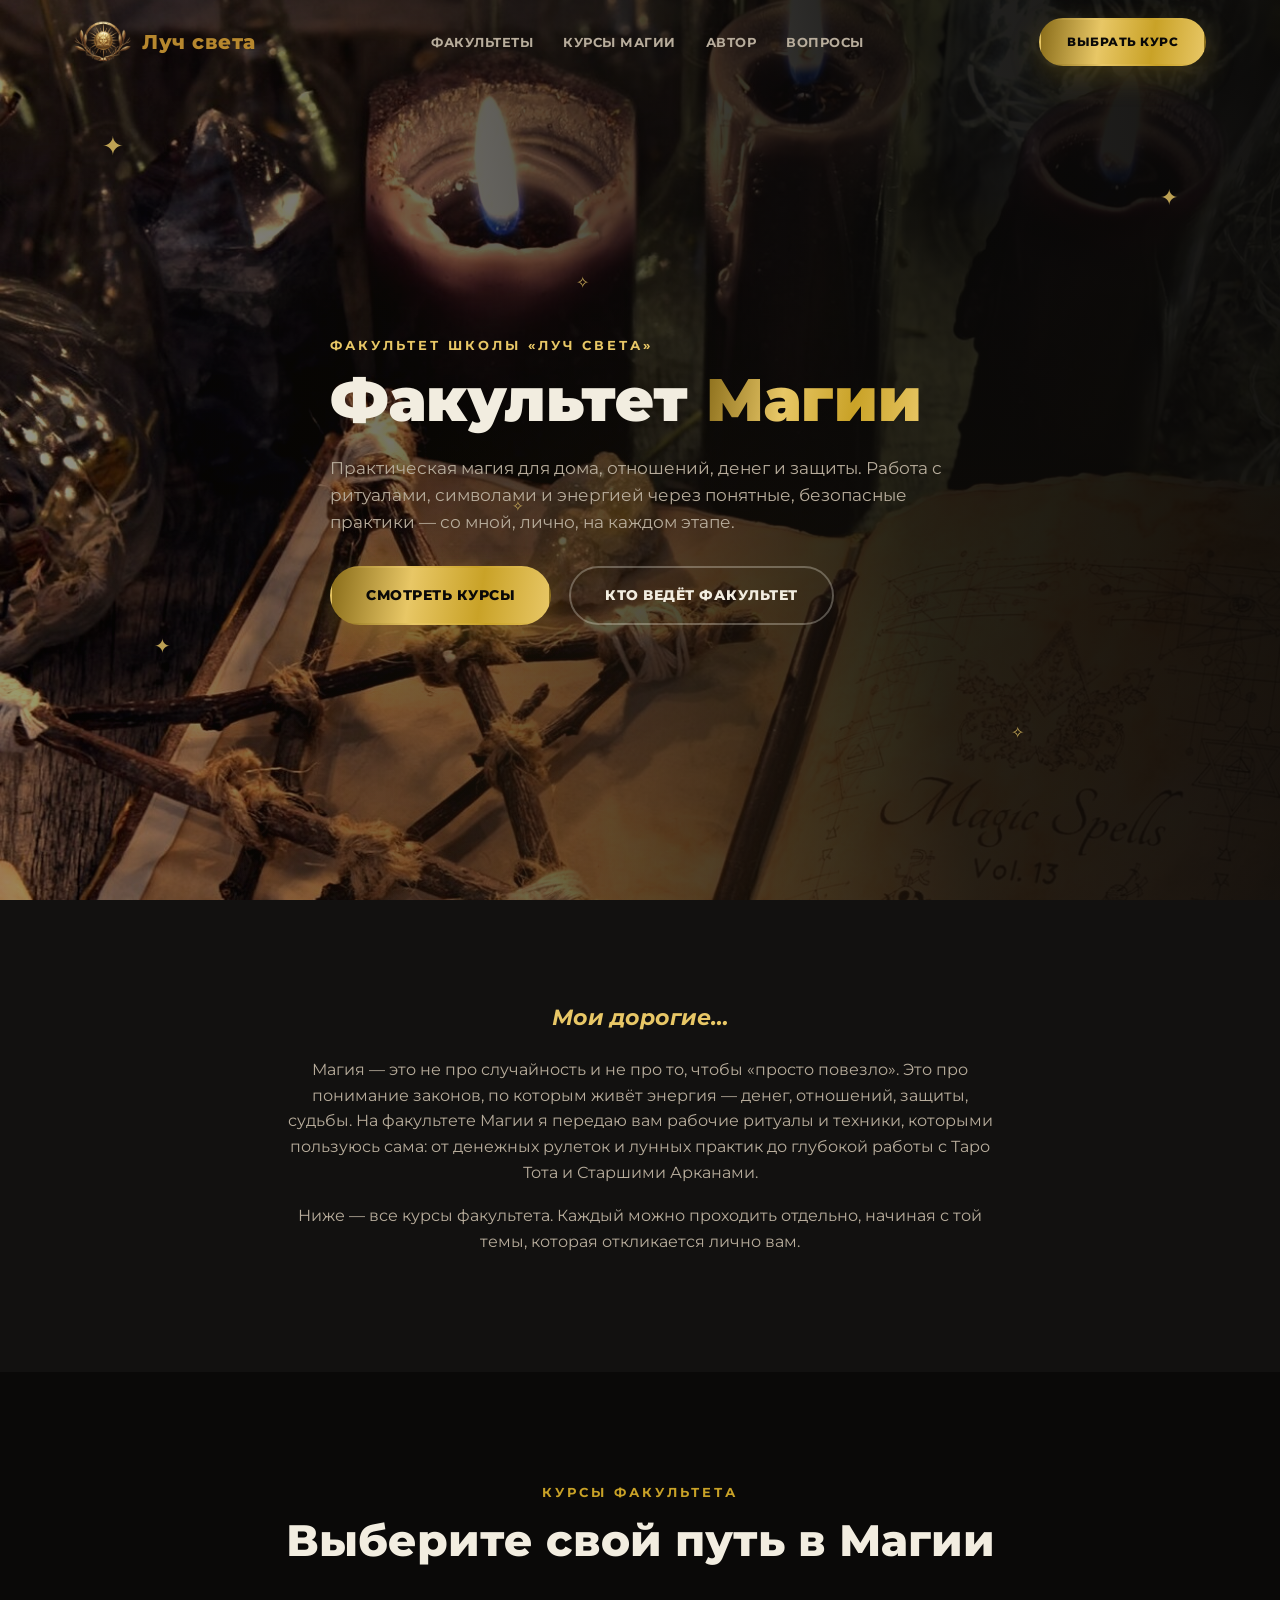
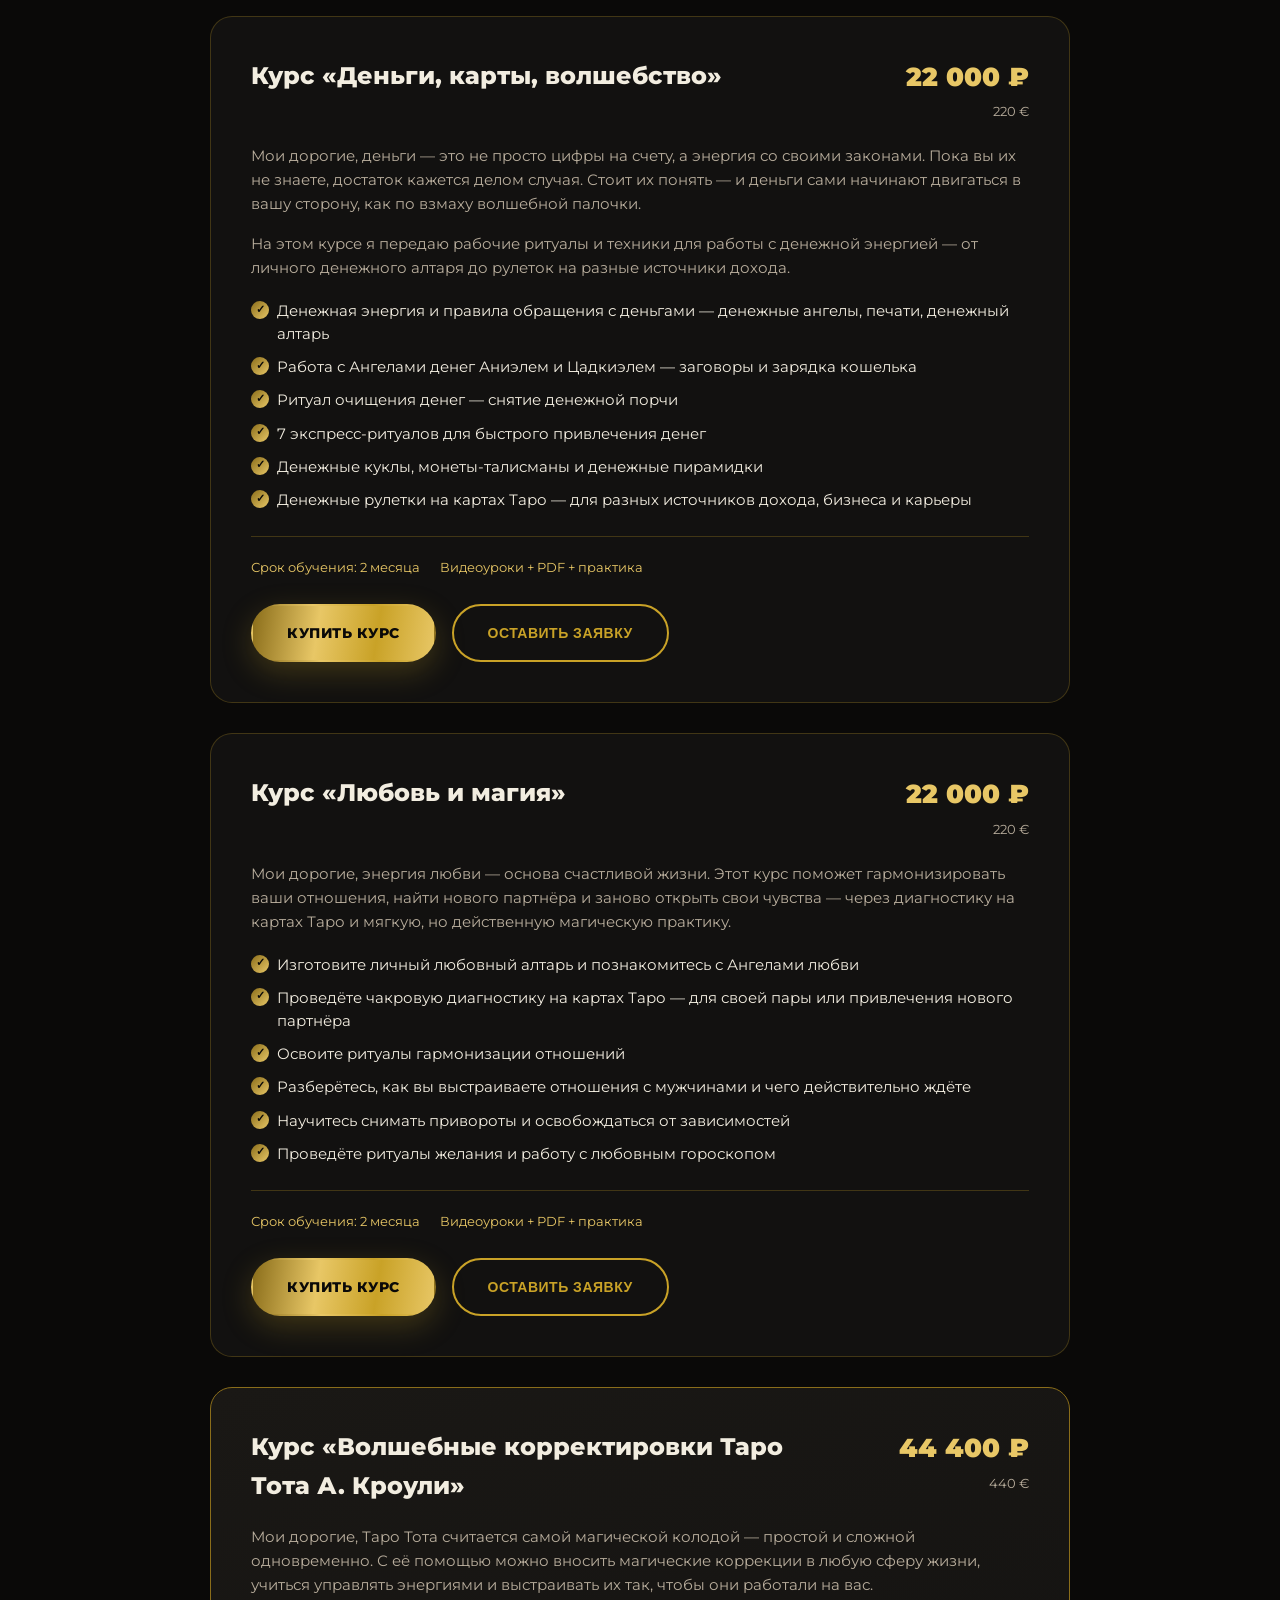
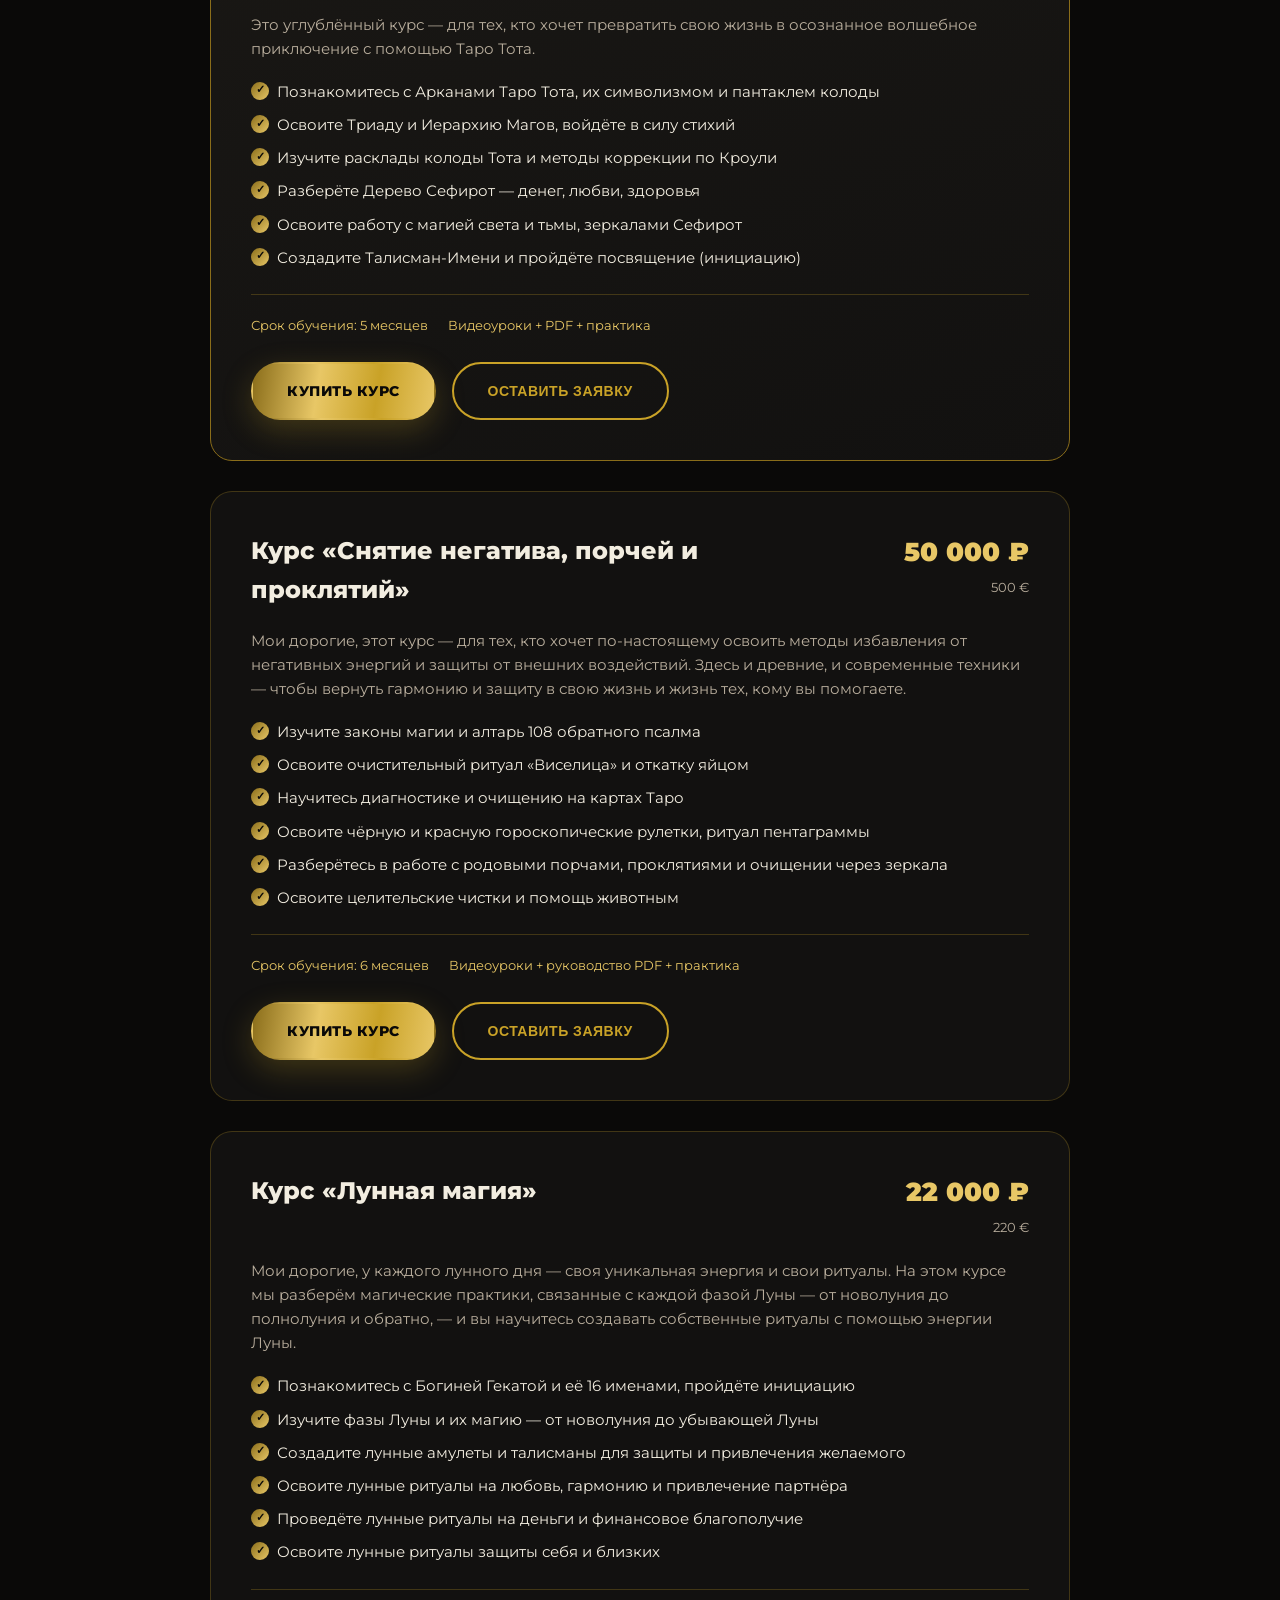
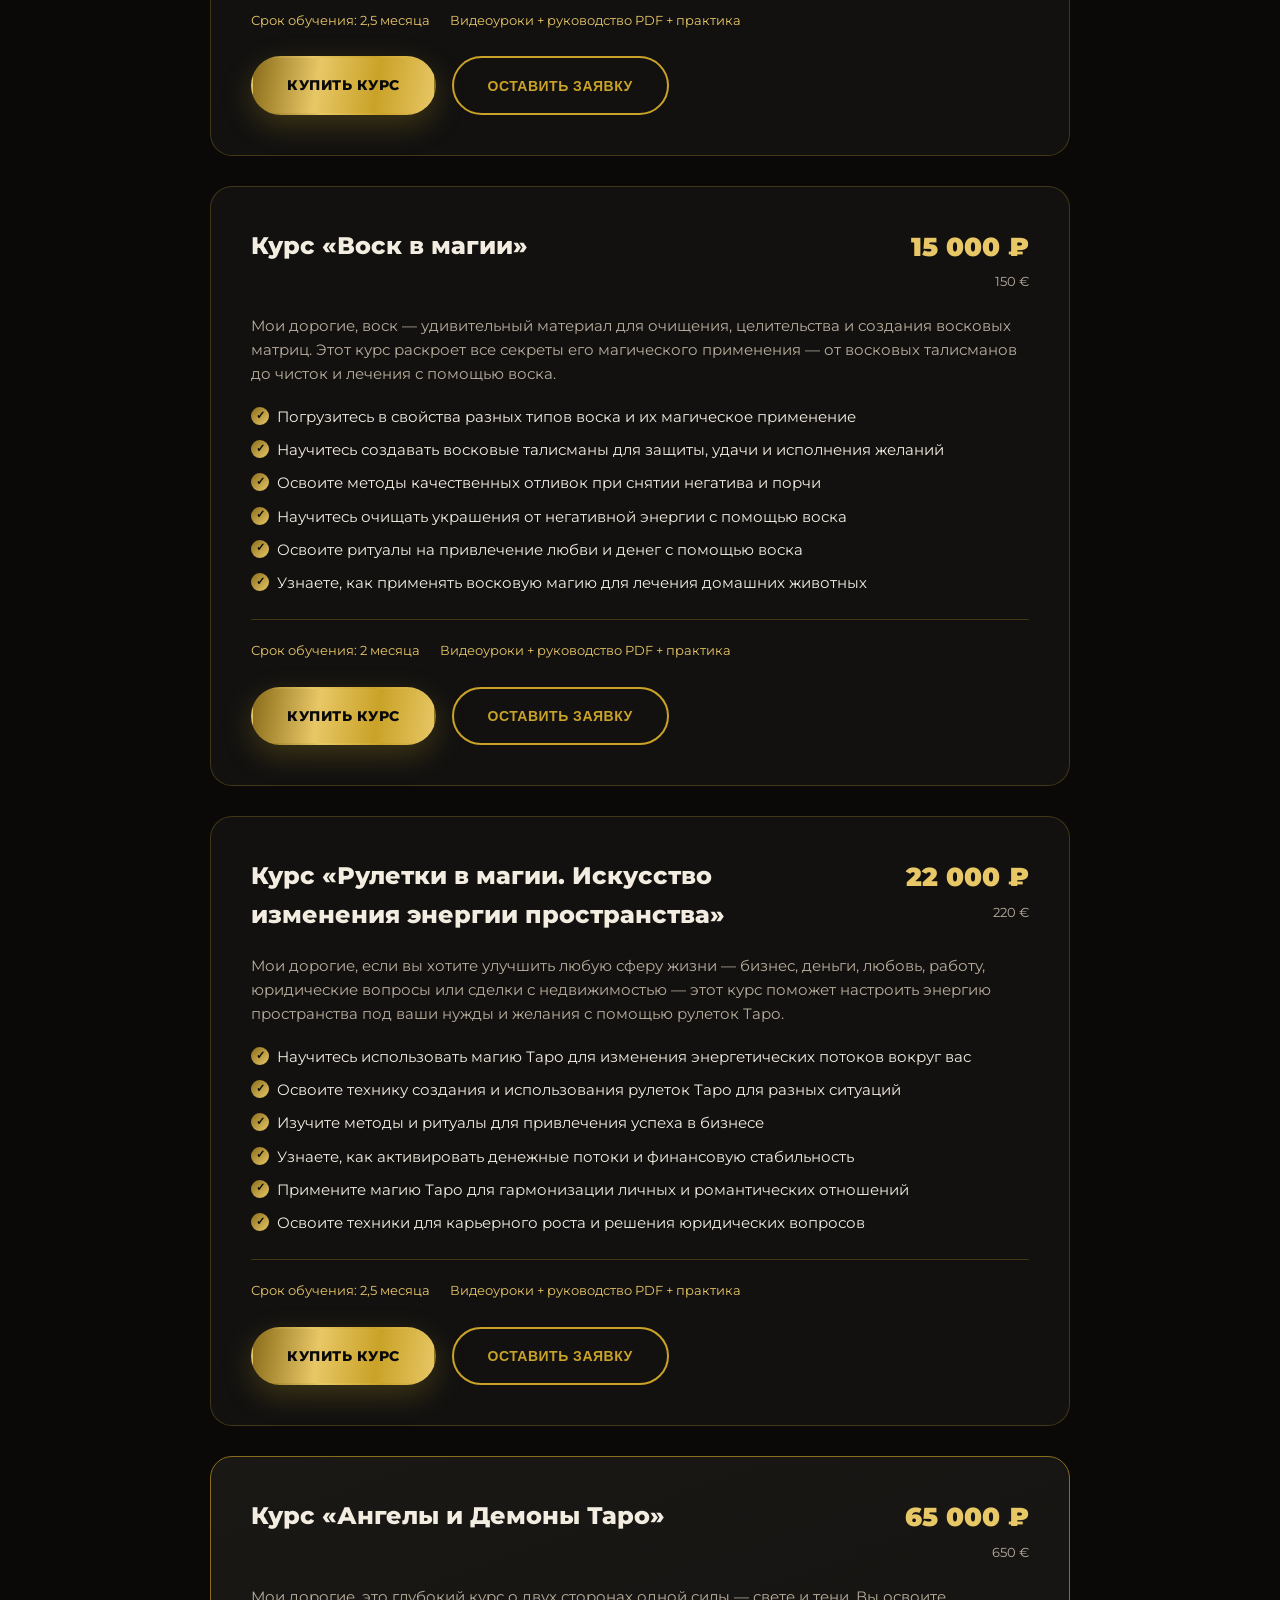
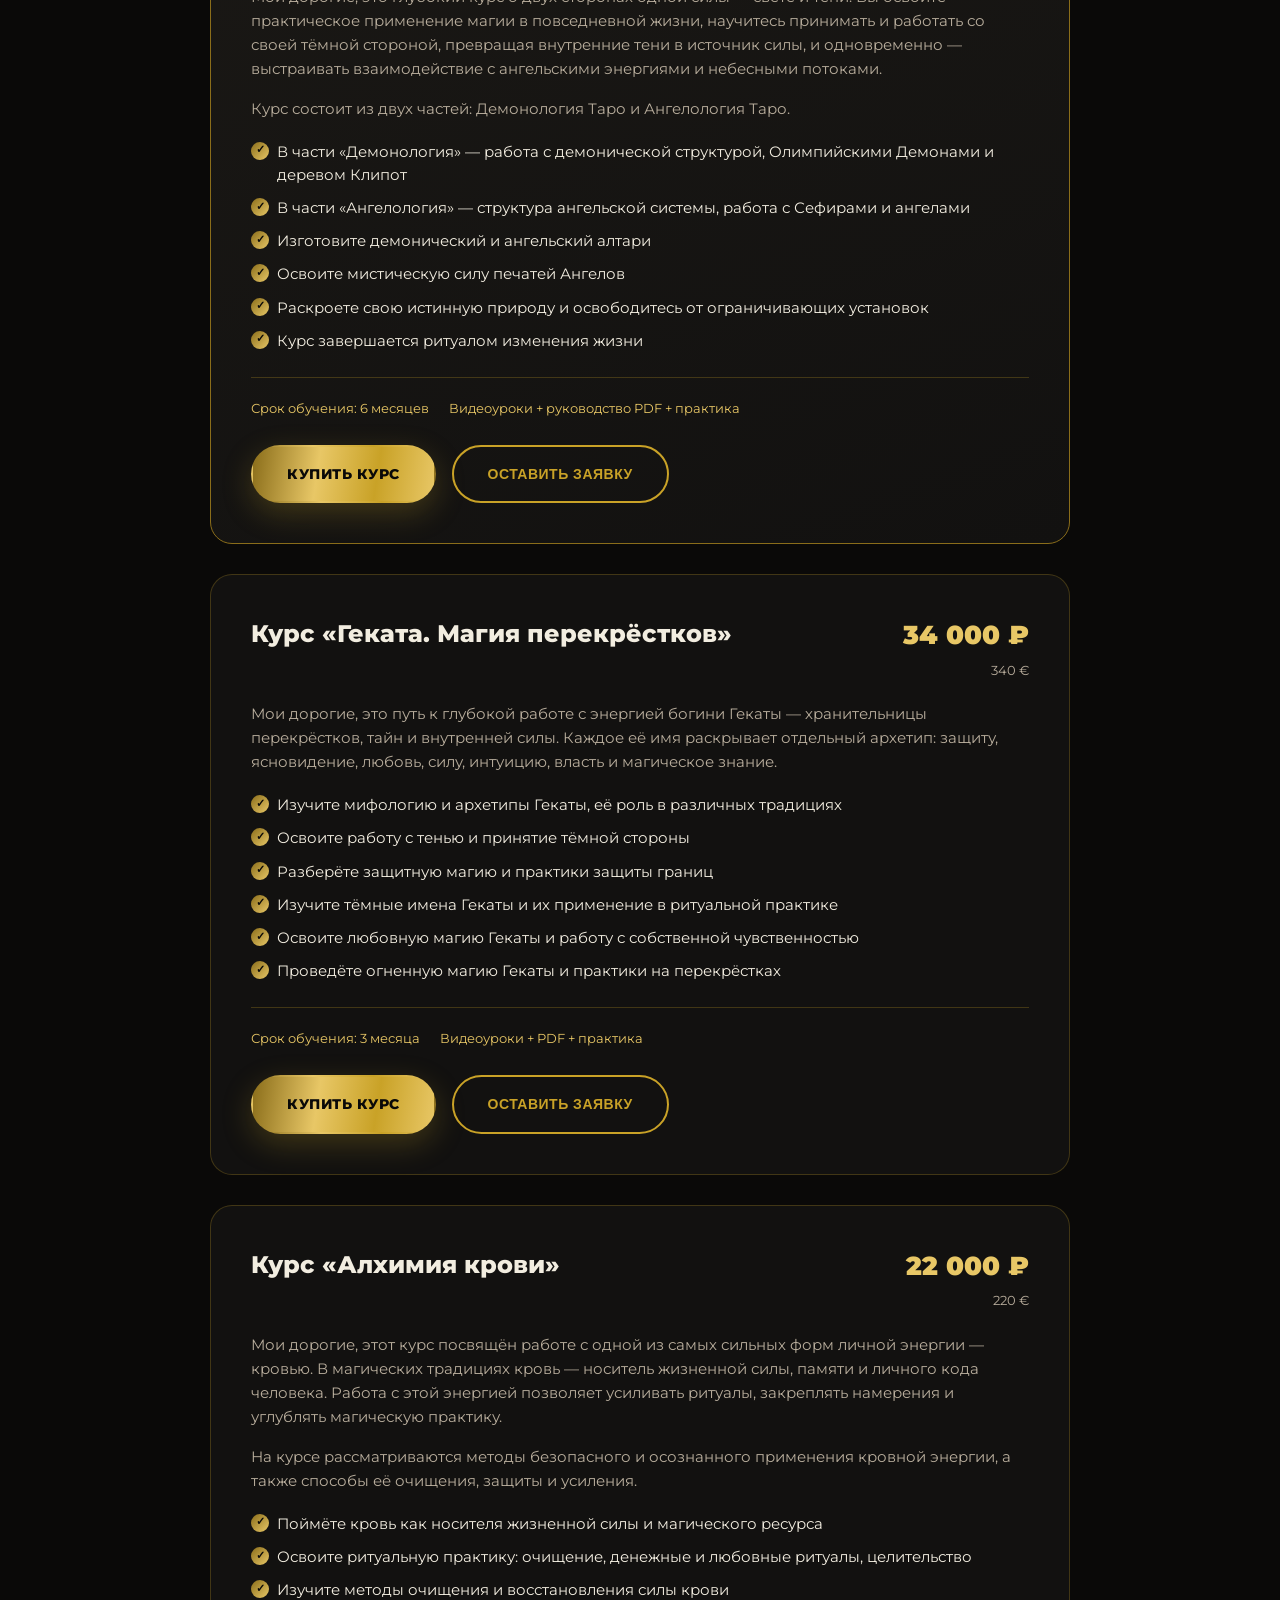
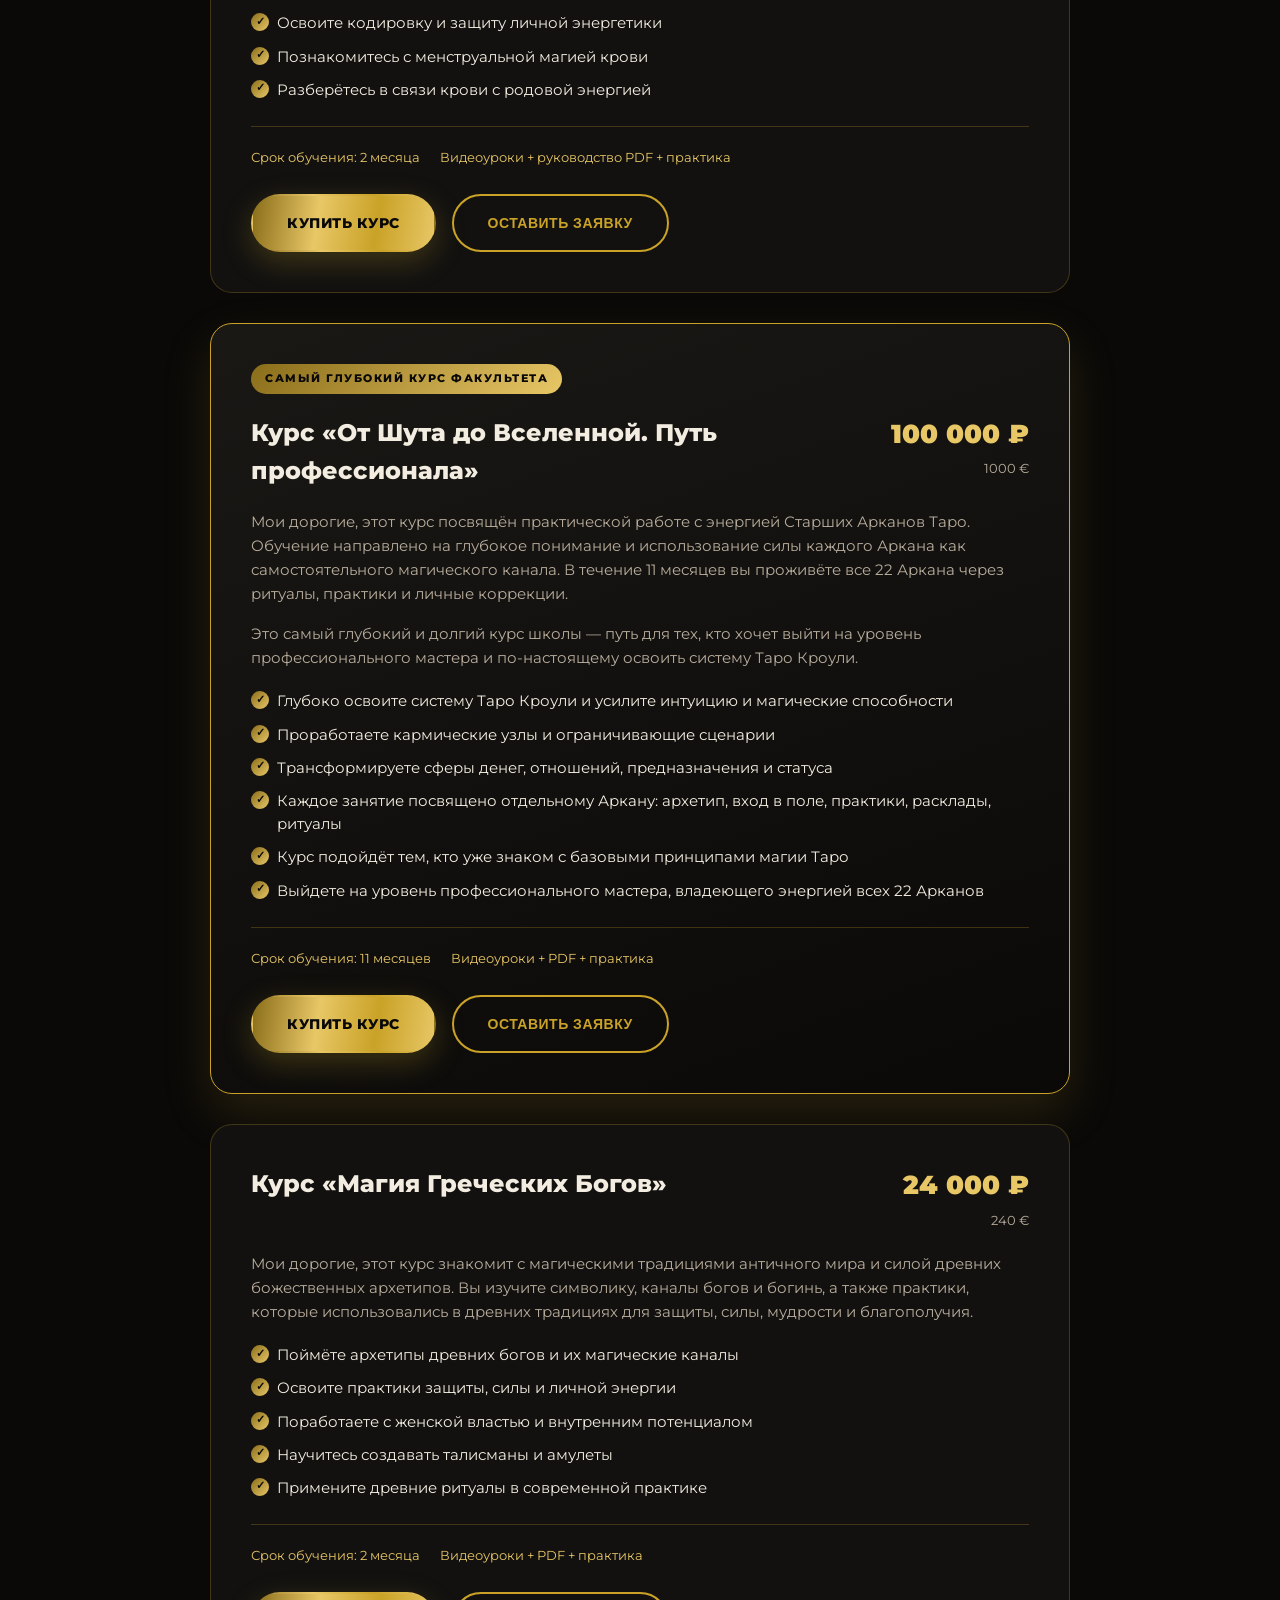
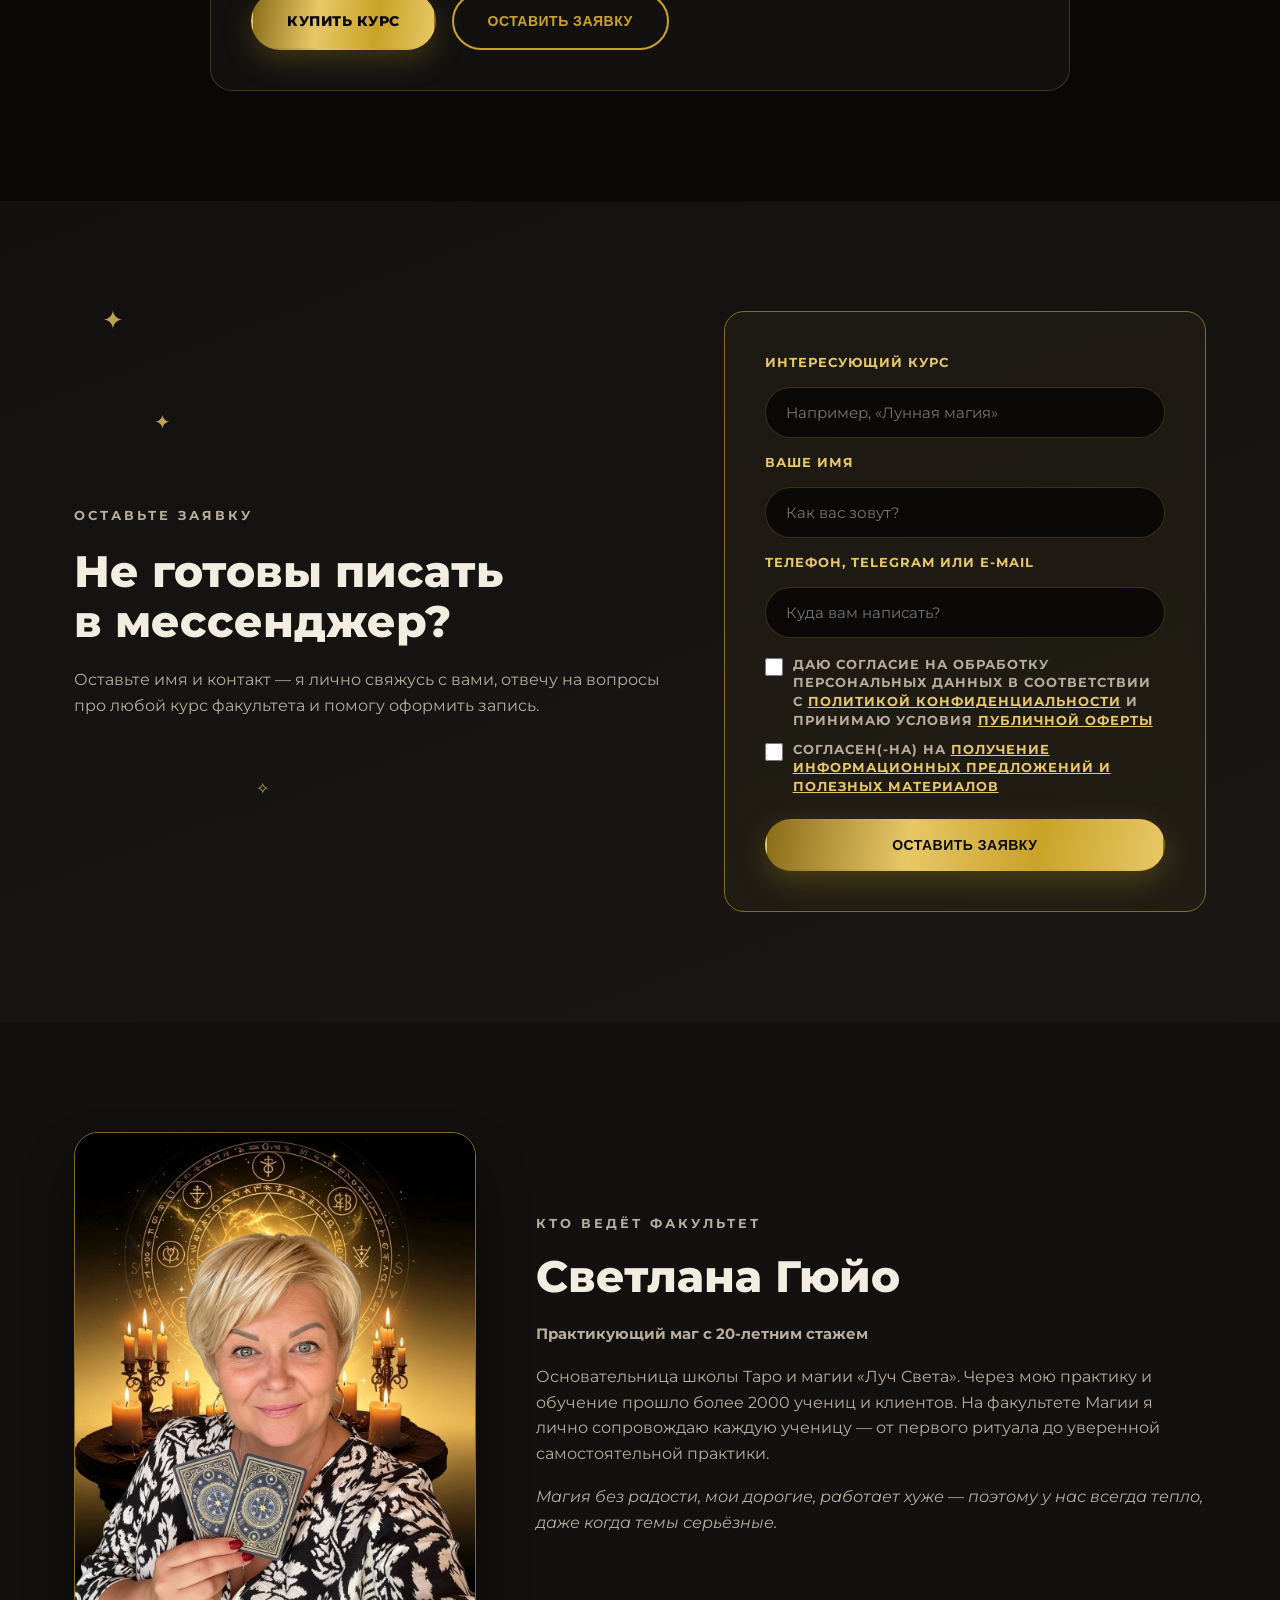
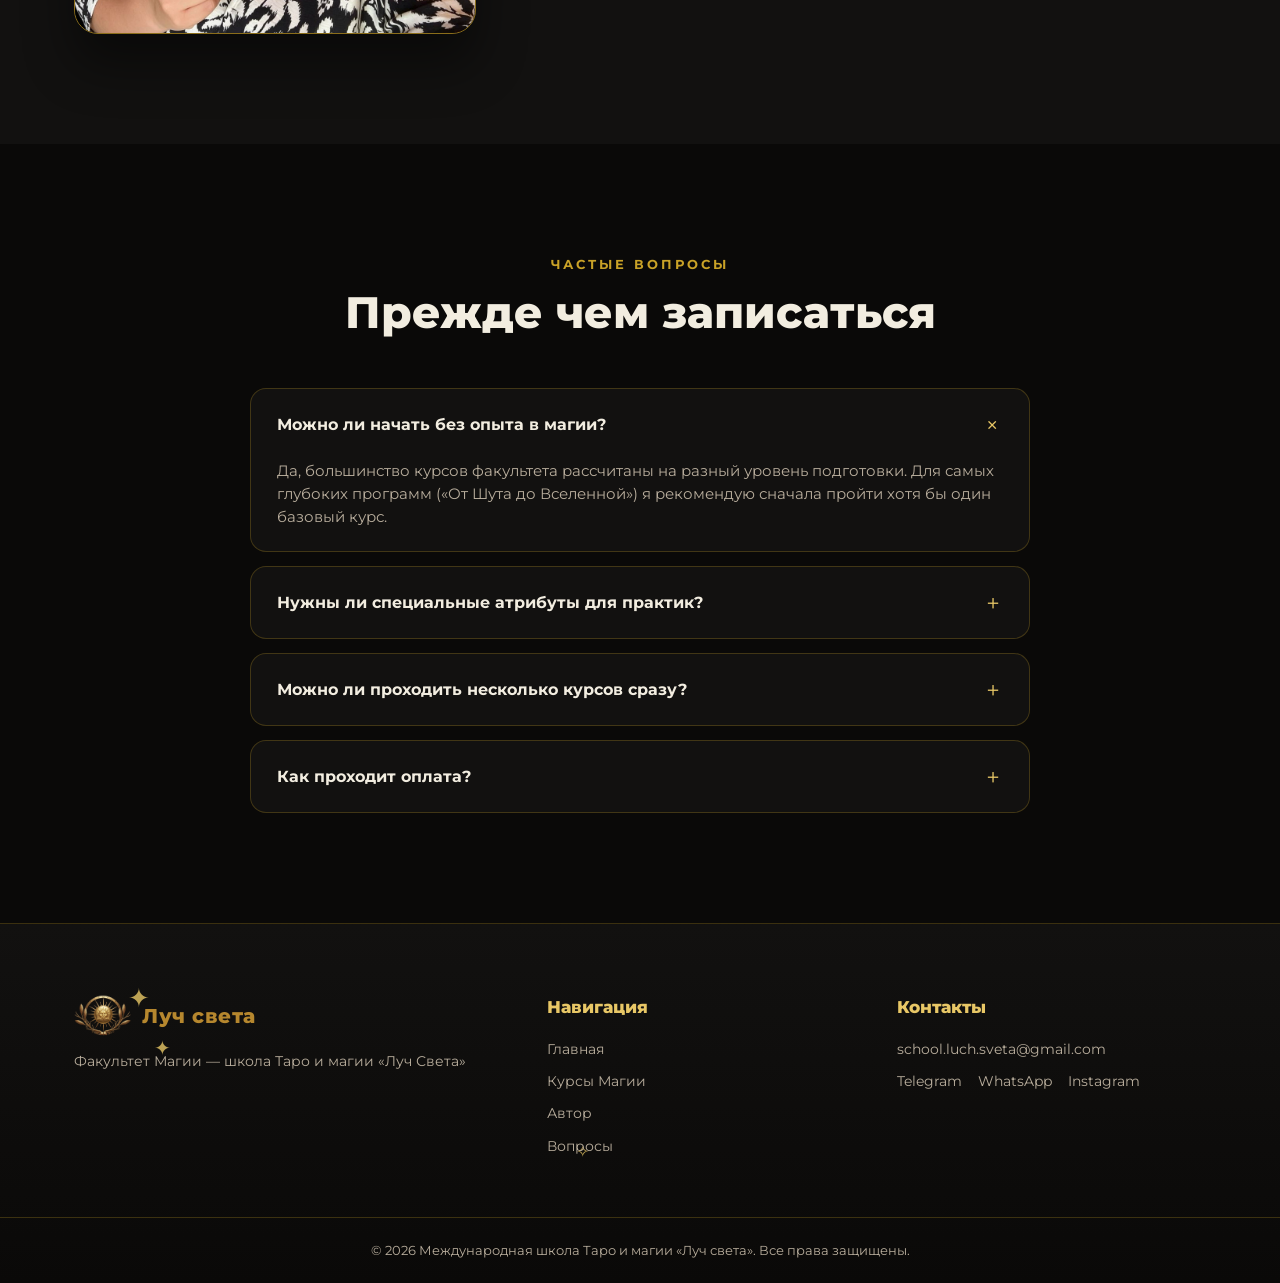
==== commit 40e32a4e: "Кнопка Купить курс ведёт в Telegram вместо WhatsApp, золотой цвет кнопки Оставить заявку" ====
--- a/fakultet-magii.html
+++ b/fakultet-magii.html
@@ -114,8 +114,8 @@
           <span>Видеоуроки + PDF + практика</span>
         </div>
         <div class="course-card__actions">
-          <a href="https://wa.me/33745048600?text=Светлана%2C%20здравствуйте!%20Хочу%20приобрести%20курс%20%C2%ABДеньги%2C%20карты%2C%20волшебство%C2%BB" target="_blank" rel="noopener" class="btn btn--gold">Купить курс</a>
-          <button type="button" class="btn btn--ghost js-request-btn" data-course="Деньги, карты, волшебство">Оставить заявку</button>
+          <a href="https://t.me/luch_sveta_taro?text=Светлана%2C%20здравствуйте!%20Хочу%20приобрести%20курс%20%C2%ABДеньги%2C%20карты%2C%20волшебство%C2%BB" target="_blank" rel="noopener" class="btn btn--gold">Купить курс</a>
+          <button type="button" class="btn btn--outline js-request-btn" data-course="Деньги, карты, волшебство">Оставить заявку</button>
         </div>
       </article>
 
@@ -144,8 +144,8 @@
           <span>Видеоуроки + PDF + практика</span>
         </div>
         <div class="course-card__actions">
-          <a href="https://wa.me/33745048600?text=Светлана%2C%20здравствуйте!%20Хочу%20приобрести%20курс%20%C2%ABЛюбовь%20и%20магия%C2%BB" target="_blank" rel="noopener" class="btn btn--gold">Купить курс</a>
-          <button type="button" class="btn btn--ghost js-request-btn" data-course="Любовь и магия">Оставить заявку</button>
+          <a href="https://t.me/luch_sveta_taro?text=Светлана%2C%20здравствуйте!%20Хочу%20приобрести%20курс%20%C2%ABЛюбовь%20и%20магия%C2%BB" target="_blank" rel="noopener" class="btn btn--gold">Купить курс</a>
+          <button type="button" class="btn btn--outline js-request-btn" data-course="Любовь и магия">Оставить заявку</button>
         </div>
       </article>
 
@@ -176,8 +176,8 @@
           <span>Видеоуроки + PDF + практика</span>
         </div>
         <div class="course-card__actions">
-          <a href="https://wa.me/33745048600?text=Светлана%2C%20здравствуйте!%20Хочу%20приобрести%20курс%20%C2%ABВолшебные%20корректировки%20Таро%20Тота%20А.Кроули%C2%BB" target="_blank" rel="noopener" class="btn btn--gold">Купить курс</a>
-          <button type="button" class="btn btn--ghost js-request-btn" data-course="Волшебные корректировки Таро Тота А. Кроули">Оставить заявку</button>
+          <a href="https://t.me/luch_sveta_taro?text=Светлана%2C%20здравствуйте!%20Хочу%20приобрести%20курс%20%C2%ABВолшебные%20корректировки%20Таро%20Тота%20А.Кроули%C2%BB" target="_blank" rel="noopener" class="btn btn--gold">Купить курс</a>
+          <button type="button" class="btn btn--outline js-request-btn" data-course="Волшебные корректировки Таро Тота А. Кроули">Оставить заявку</button>
         </div>
       </article>
 
@@ -206,8 +206,8 @@
           <span>Видеоуроки + руководство PDF + практика</span>
         </div>
         <div class="course-card__actions">
-          <a href="https://wa.me/33745048600?text=Светлана%2C%20здравствуйте!%20Хочу%20приобрести%20курс%20%C2%ABСнятие%20негатива%2C%20порчей%20и%20проклятий%C2%BB" target="_blank" rel="noopener" class="btn btn--gold">Купить курс</a>
-          <button type="button" class="btn btn--ghost js-request-btn" data-course="Снятие негатива, порчей и проклятий">Оставить заявку</button>
+          <a href="https://t.me/luch_sveta_taro?text=Светлана%2C%20здравствуйте!%20Хочу%20приобрести%20курс%20%C2%ABСнятие%20негатива%2C%20порчей%20и%20проклятий%C2%BB" target="_blank" rel="noopener" class="btn btn--gold">Купить курс</a>
+          <button type="button" class="btn btn--outline js-request-btn" data-course="Снятие негатива, порчей и проклятий">Оставить заявку</button>
         </div>
       </article>
 
@@ -237,8 +237,8 @@
           <span>Видеоуроки + руководство PDF + практика</span>
         </div>
         <div class="course-card__actions">
-          <a href="https://wa.me/33745048600?text=Светлана%2C%20здравствуйте!%20Хочу%20приобрести%20курс%20%C2%ABЛунная%20магия%C2%BB" target="_blank" rel="noopener" class="btn btn--gold">Купить курс</a>
-          <button type="button" class="btn btn--ghost js-request-btn" data-course="Лунная магия">Оставить заявку</button>
+          <a href="https://t.me/luch_sveta_taro?text=Светлана%2C%20здравствуйте!%20Хочу%20приобрести%20курс%20%C2%ABЛунная%20магия%C2%BB" target="_blank" rel="noopener" class="btn btn--gold">Купить курс</a>
+          <button type="button" class="btn btn--outline js-request-btn" data-course="Лунная магия">Оставить заявку</button>
         </div>
       </article>
 
@@ -267,8 +267,8 @@
           <span>Видеоуроки + руководство PDF + практика</span>
         </div>
         <div class="course-card__actions">
-          <a href="https://wa.me/33745048600?text=Светлана%2C%20здравствуйте!%20Хочу%20приобрести%20курс%20%C2%ABВоск%20в%20магии%C2%BB" target="_blank" rel="noopener" class="btn btn--gold">Купить курс</a>
-          <button type="button" class="btn btn--ghost js-request-btn" data-course="Воск в магии">Оставить заявку</button>
+          <a href="https://t.me/luch_sveta_taro?text=Светлана%2C%20здравствуйте!%20Хочу%20приобрести%20курс%20%C2%ABВоск%20в%20магии%C2%BB" target="_blank" rel="noopener" class="btn btn--gold">Купить курс</a>
+          <button type="button" class="btn btn--outline js-request-btn" data-course="Воск в магии">Оставить заявку</button>
         </div>
       </article>
 
@@ -297,8 +297,8 @@
           <span>Видеоуроки + руководство PDF + практика</span>
         </div>
         <div class="course-card__actions">
-          <a href="https://wa.me/33745048600?text=Светлана%2C%20здравствуйте!%20Хочу%20приобрести%20курс%20%C2%ABРулетки%20в%20магии%C2%BB" target="_blank" rel="noopener" class="btn btn--gold">Купить курс</a>
-          <button type="button" class="btn btn--ghost js-request-btn" data-course="Рулетки в магии">Оставить заявку</button>
+          <a href="https://t.me/luch_sveta_taro?text=Светлана%2C%20здравствуйте!%20Хочу%20приобрести%20курс%20%C2%ABРулетки%20в%20магии%C2%BB" target="_blank" rel="noopener" class="btn btn--gold">Купить курс</a>
+          <button type="button" class="btn btn--outline js-request-btn" data-course="Рулетки в магии">Оставить заявку</button>
         </div>
       </article>
 
@@ -329,8 +329,8 @@
           <span>Видеоуроки + руководство PDF + практика</span>
         </div>
         <div class="course-card__actions">
-          <a href="https://wa.me/33745048600?text=Светлана%2C%20здравствуйте!%20Хочу%20приобрести%20курс%20%C2%ABАнгелы%20и%20Демоны%20Таро%C2%BB" target="_blank" rel="noopener" class="btn btn--gold">Купить курс</a>
-          <button type="button" class="btn btn--ghost js-request-btn" data-course="Ангелы и Демоны Таро">Оставить заявку</button>
+          <a href="https://t.me/luch_sveta_taro?text=Светлана%2C%20здравствуйте!%20Хочу%20приобрести%20курс%20%C2%ABАнгелы%20и%20Демоны%20Таро%C2%BB" target="_blank" rel="noopener" class="btn btn--gold">Купить курс</a>
+          <button type="button" class="btn btn--outline js-request-btn" data-course="Ангелы и Демоны Таро">Оставить заявку</button>
         </div>
       </article>
 
@@ -359,8 +359,8 @@
           <span>Видеоуроки + PDF + практика</span>
         </div>
         <div class="course-card__actions">
-          <a href="https://wa.me/33745048600?text=Светлана%2C%20здравствуйте!%20Хочу%20приобрести%20курс%20%C2%ABГеката.%20Магия%20перекрёстков%C2%BB" target="_blank" rel="noopener" class="btn btn--gold">Купить курс</a>
-          <button type="button" class="btn btn--ghost js-request-btn" data-course="Геката. Магия перекрёстков">Оставить заявку</button>
+          <a href="https://t.me/luch_sveta_taro?text=Светлана%2C%20здравствуйте!%20Хочу%20приобрести%20курс%20%C2%ABГеката.%20Магия%20перекрёстков%C2%BB" target="_blank" rel="noopener" class="btn btn--gold">Купить курс</a>
+          <button type="button" class="btn btn--outline js-request-btn" data-course="Геката. Магия перекрёстков">Оставить заявку</button>
         </div>
       </article>
 
@@ -392,8 +392,8 @@
           <span>Видеоуроки + руководство PDF + практика</span>
         </div>
         <div class="course-card__actions">
-          <a href="https://wa.me/33745048600?text=Светлана%2C%20здравствуйте!%20Хочу%20приобрести%20курс%20%C2%ABАлхимия%20крови%C2%BB" target="_blank" rel="noopener" class="btn btn--gold">Купить курс</a>
-          <button type="button" class="btn btn--ghost js-request-btn" data-course="Алхимия крови">Оставить заявку</button>
+          <a href="https://t.me/luch_sveta_taro?text=Светлана%2C%20здравствуйте!%20Хочу%20приобрести%20курс%20%C2%ABАлхимия%20крови%C2%BB" target="_blank" rel="noopener" class="btn btn--gold">Купить курс</a>
+          <button type="button" class="btn btn--outline js-request-btn" data-course="Алхимия крови">Оставить заявку</button>
         </div>
       </article>
 
@@ -426,8 +426,8 @@
           <span>Видеоуроки + PDF + практика</span>
         </div>
         <div class="course-card__actions">
-          <a href="https://wa.me/33745048600?text=Светлана%2C%20здравствуйте!%20Хочу%20приобрести%20курс%20%C2%ABОт%20Шута%20до%20Вселенной%C2%BB" target="_blank" rel="noopener" class="btn btn--gold">Купить курс</a>
-          <button type="button" class="btn btn--ghost js-request-btn" data-course="От Шута до Вселенной. Путь профессионала">Оставить заявку</button>
+          <a href="https://t.me/luch_sveta_taro?text=Светлана%2C%20здравствуйте!%20Хочу%20приобрести%20курс%20%C2%ABОт%20Шута%20до%20Вселенной%C2%BB" target="_blank" rel="noopener" class="btn btn--gold">Купить курс</a>
+          <button type="button" class="btn btn--outline js-request-btn" data-course="От Шута до Вселенной. Путь профессионала">Оставить заявку</button>
         </div>
       </article>
 
@@ -455,8 +455,8 @@
           <span>Видеоуроки + PDF + практика</span>
         </div>
         <div class="course-card__actions">
-          <a href="https://wa.me/33745048600?text=Светлана%2C%20здравствуйте!%20Хочу%20приобрести%20курс%20%C2%ABМагия%20Греческих%20Богов%C2%BB" target="_blank" rel="noopener" class="btn btn--gold">Купить курс</a>
-          <button type="button" class="btn btn--ghost js-request-btn" data-course="Магия Греческих Богов">Оставить заявку</button>
+          <a href="https://t.me/luch_sveta_taro?text=Светлана%2C%20здравствуйте!%20Хочу%20приобрести%20курс%20%C2%ABМагия%20Греческих%20Богов%C2%BB" target="_blank" rel="noopener" class="btn btn--gold">Купить курс</a>
+          <button type="button" class="btn btn--outline js-request-btn" data-course="Магия Греческих Богов">Оставить заявку</button>
         </div>
       </article>
 
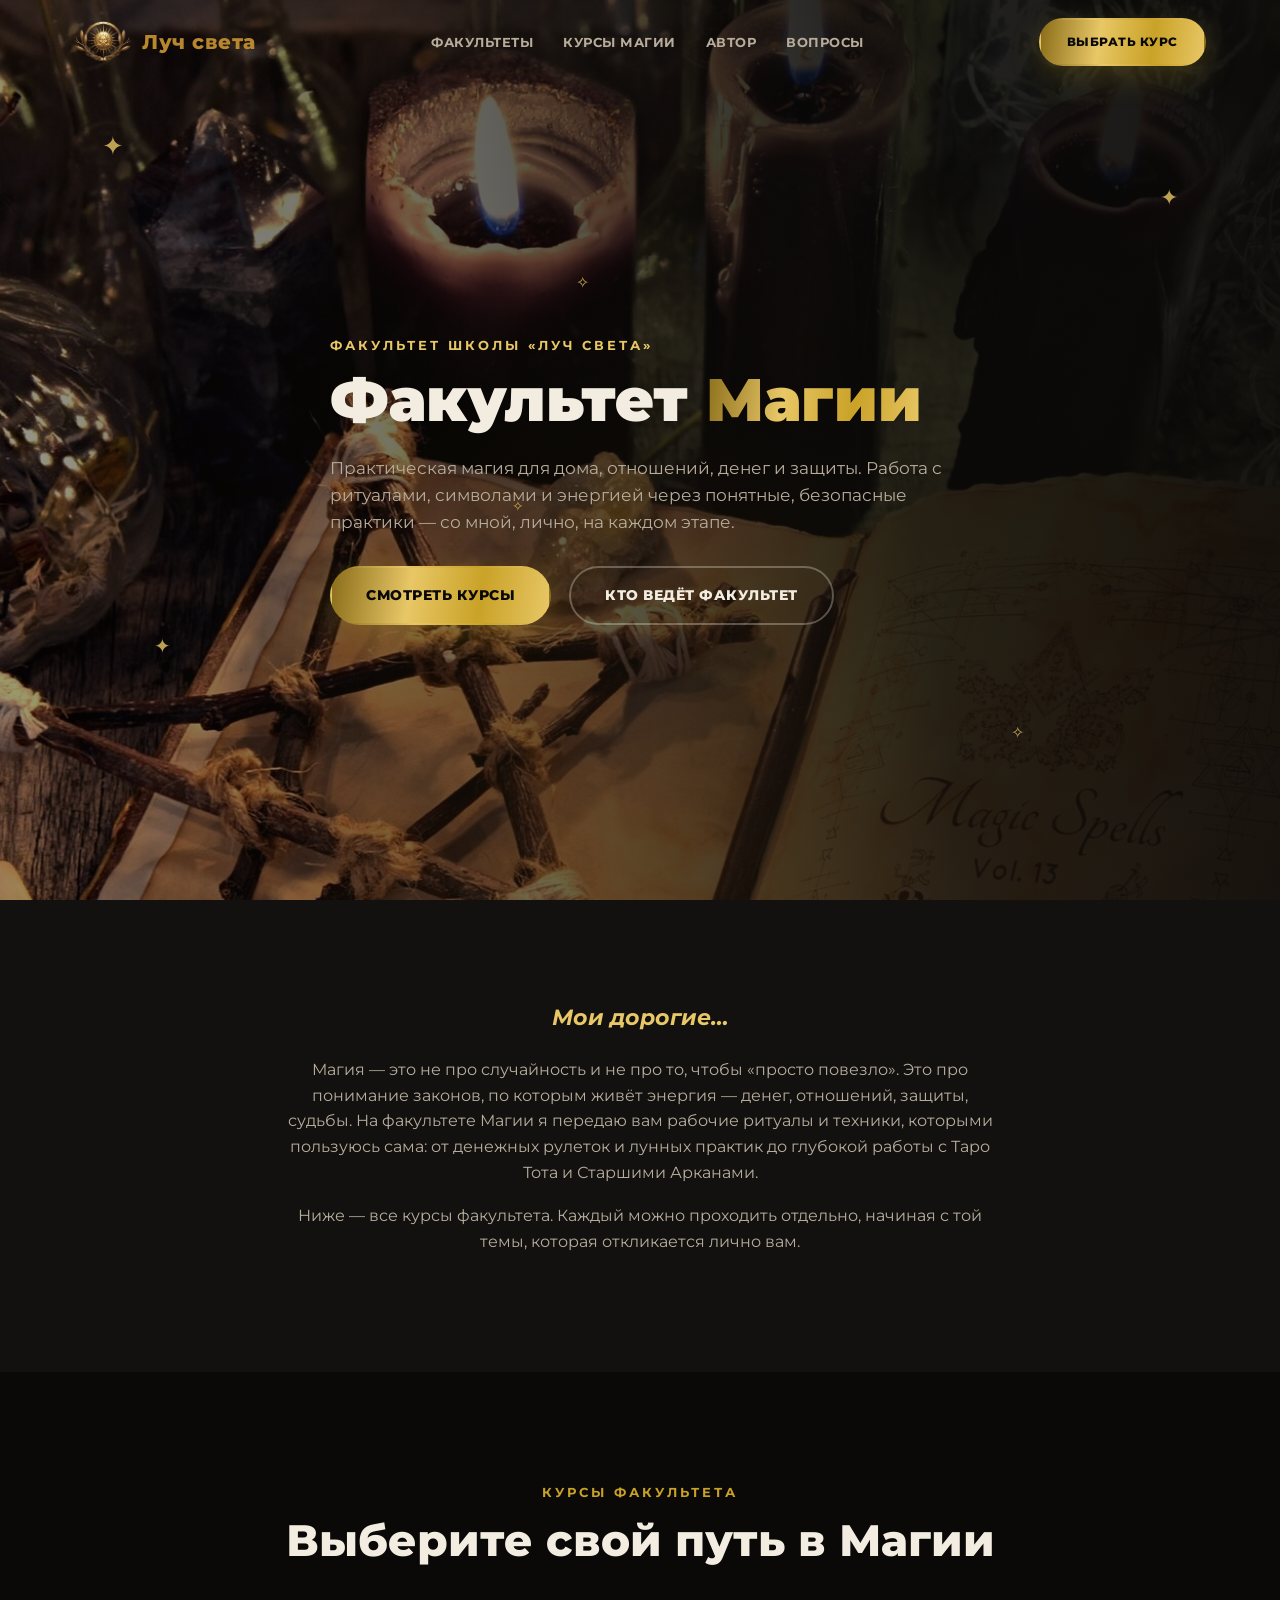
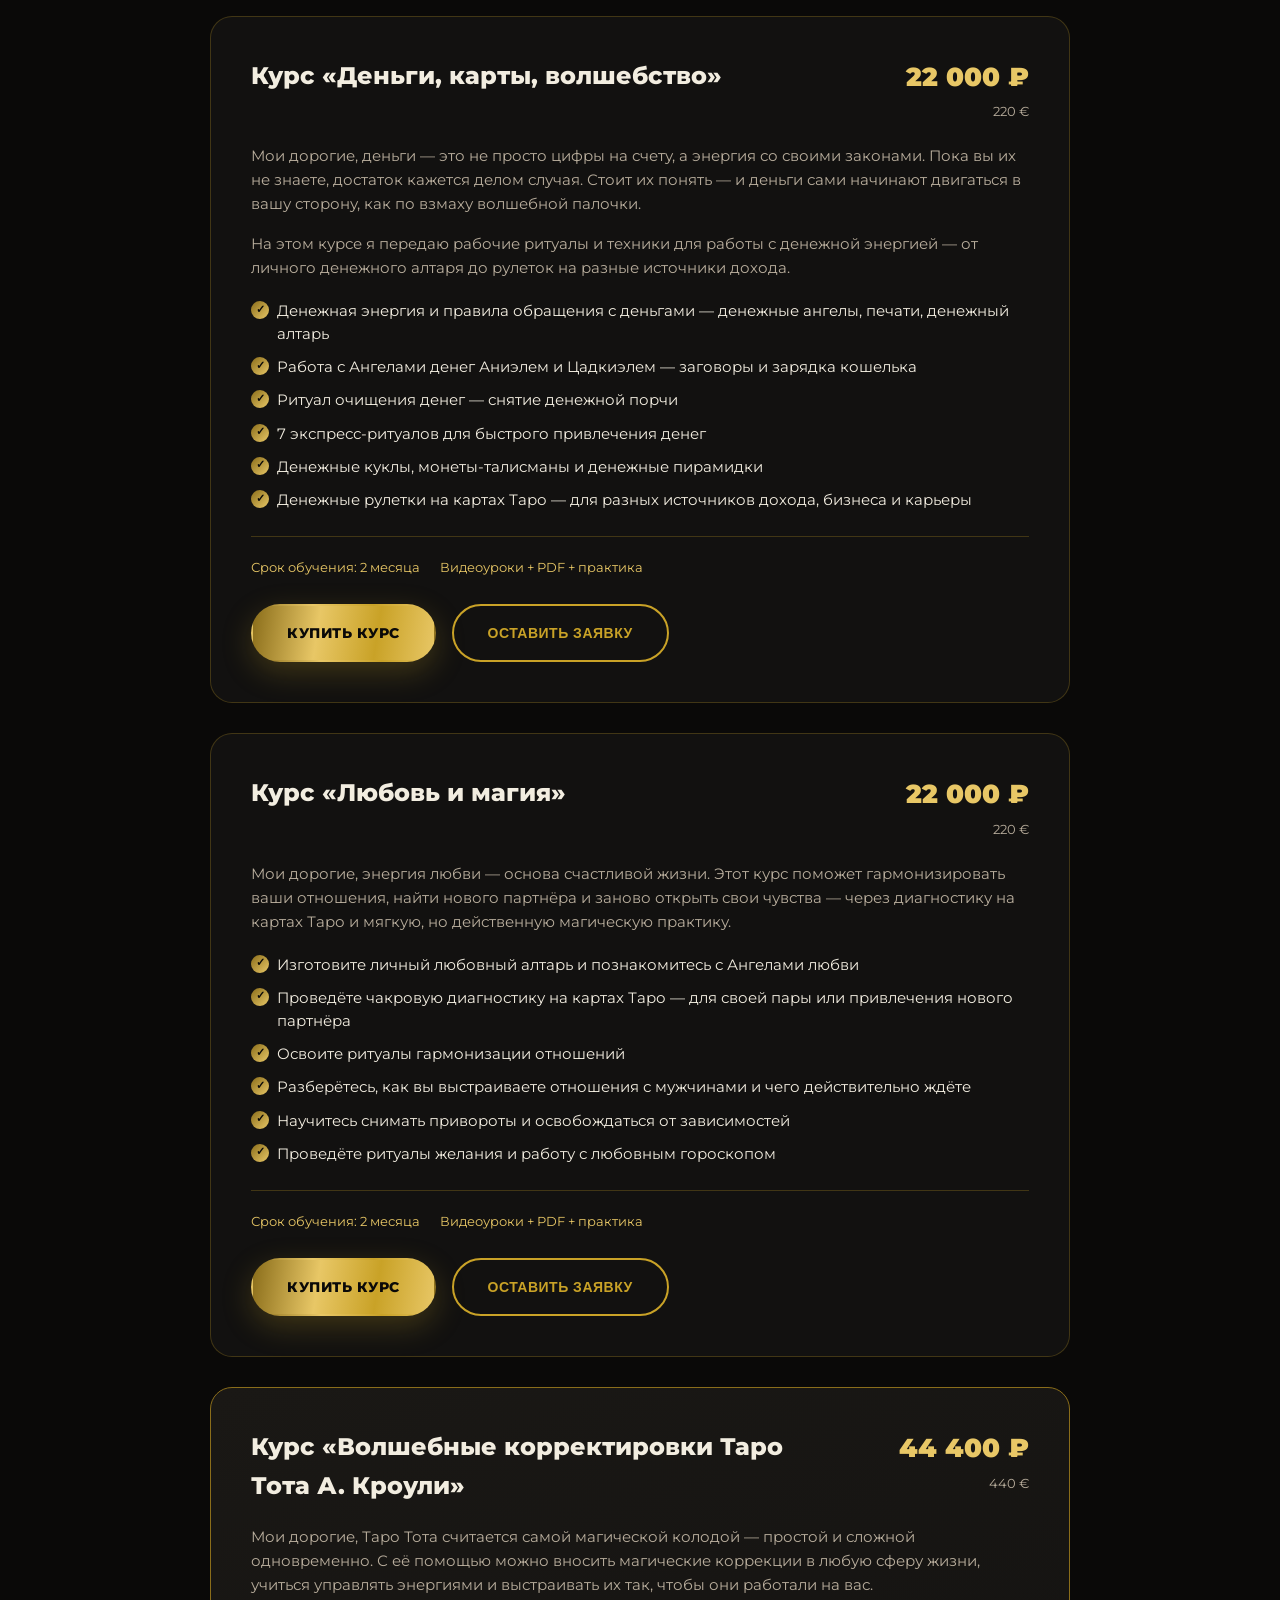
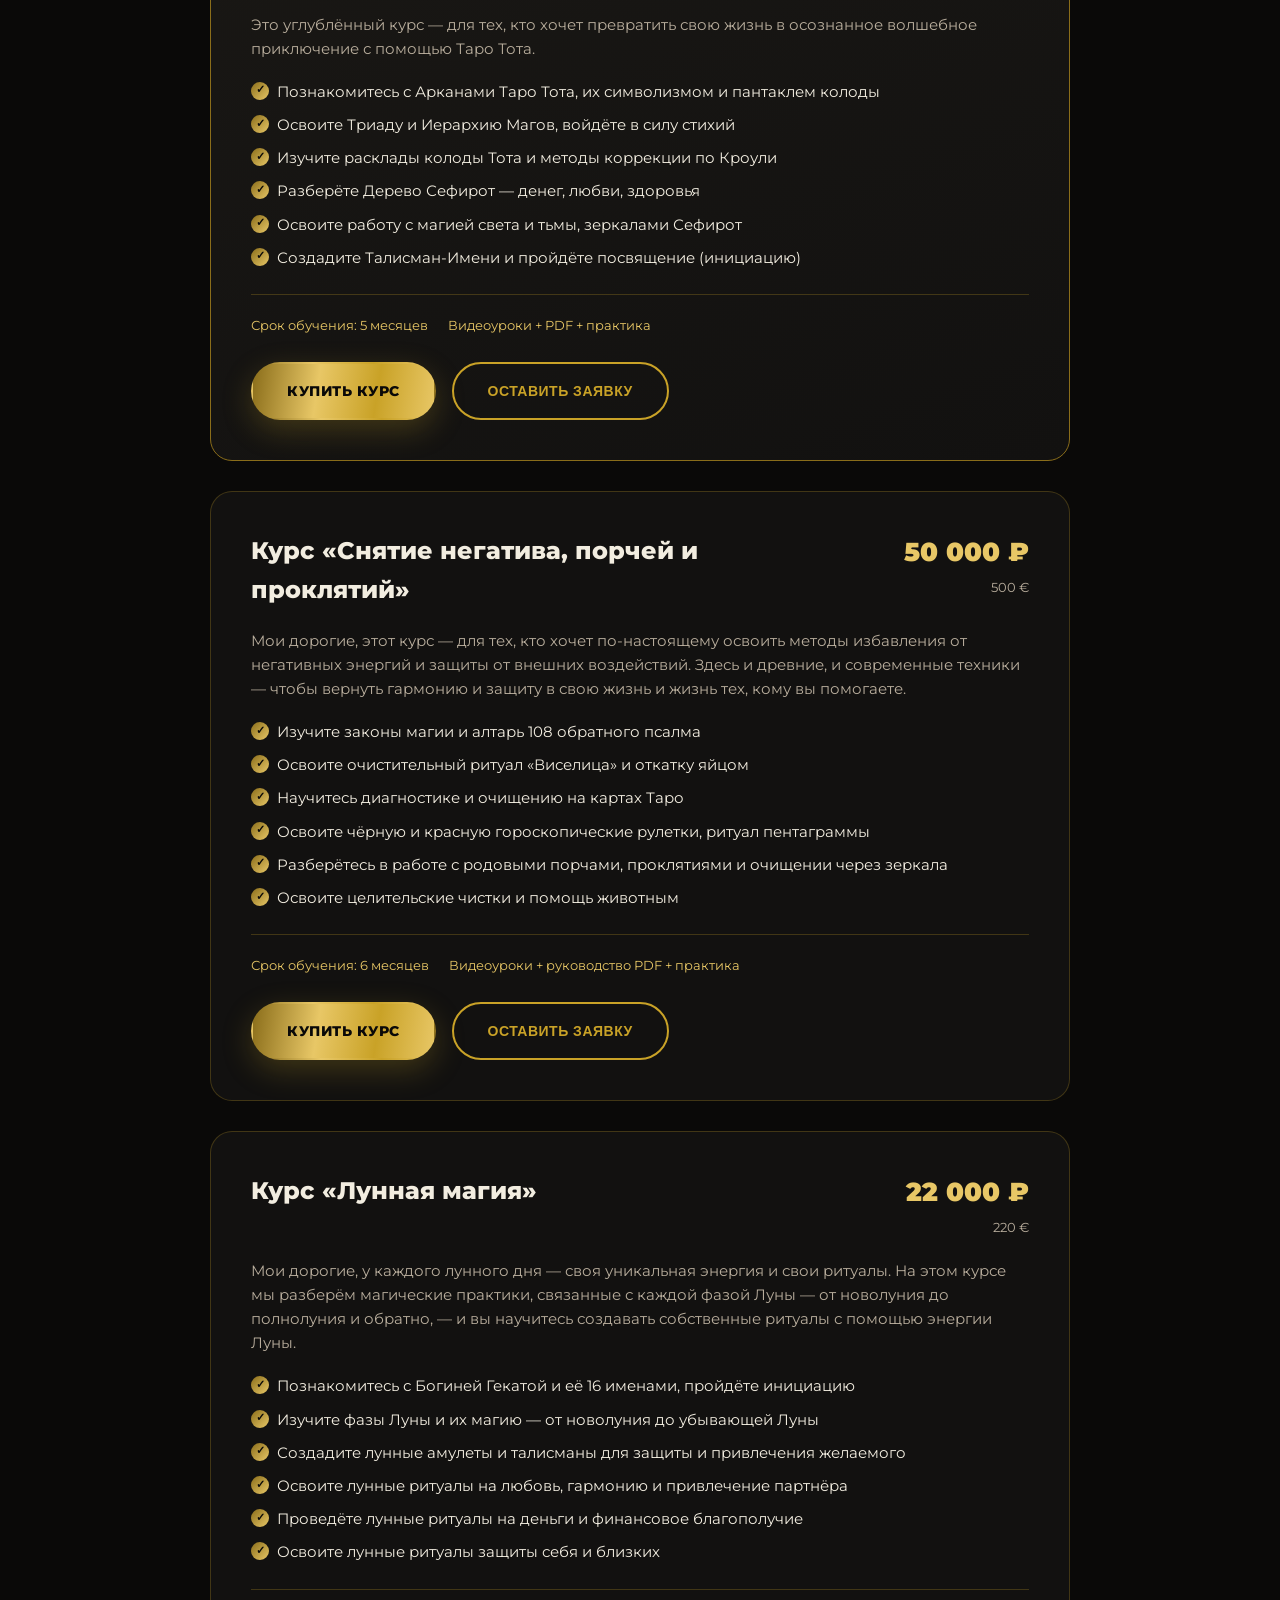
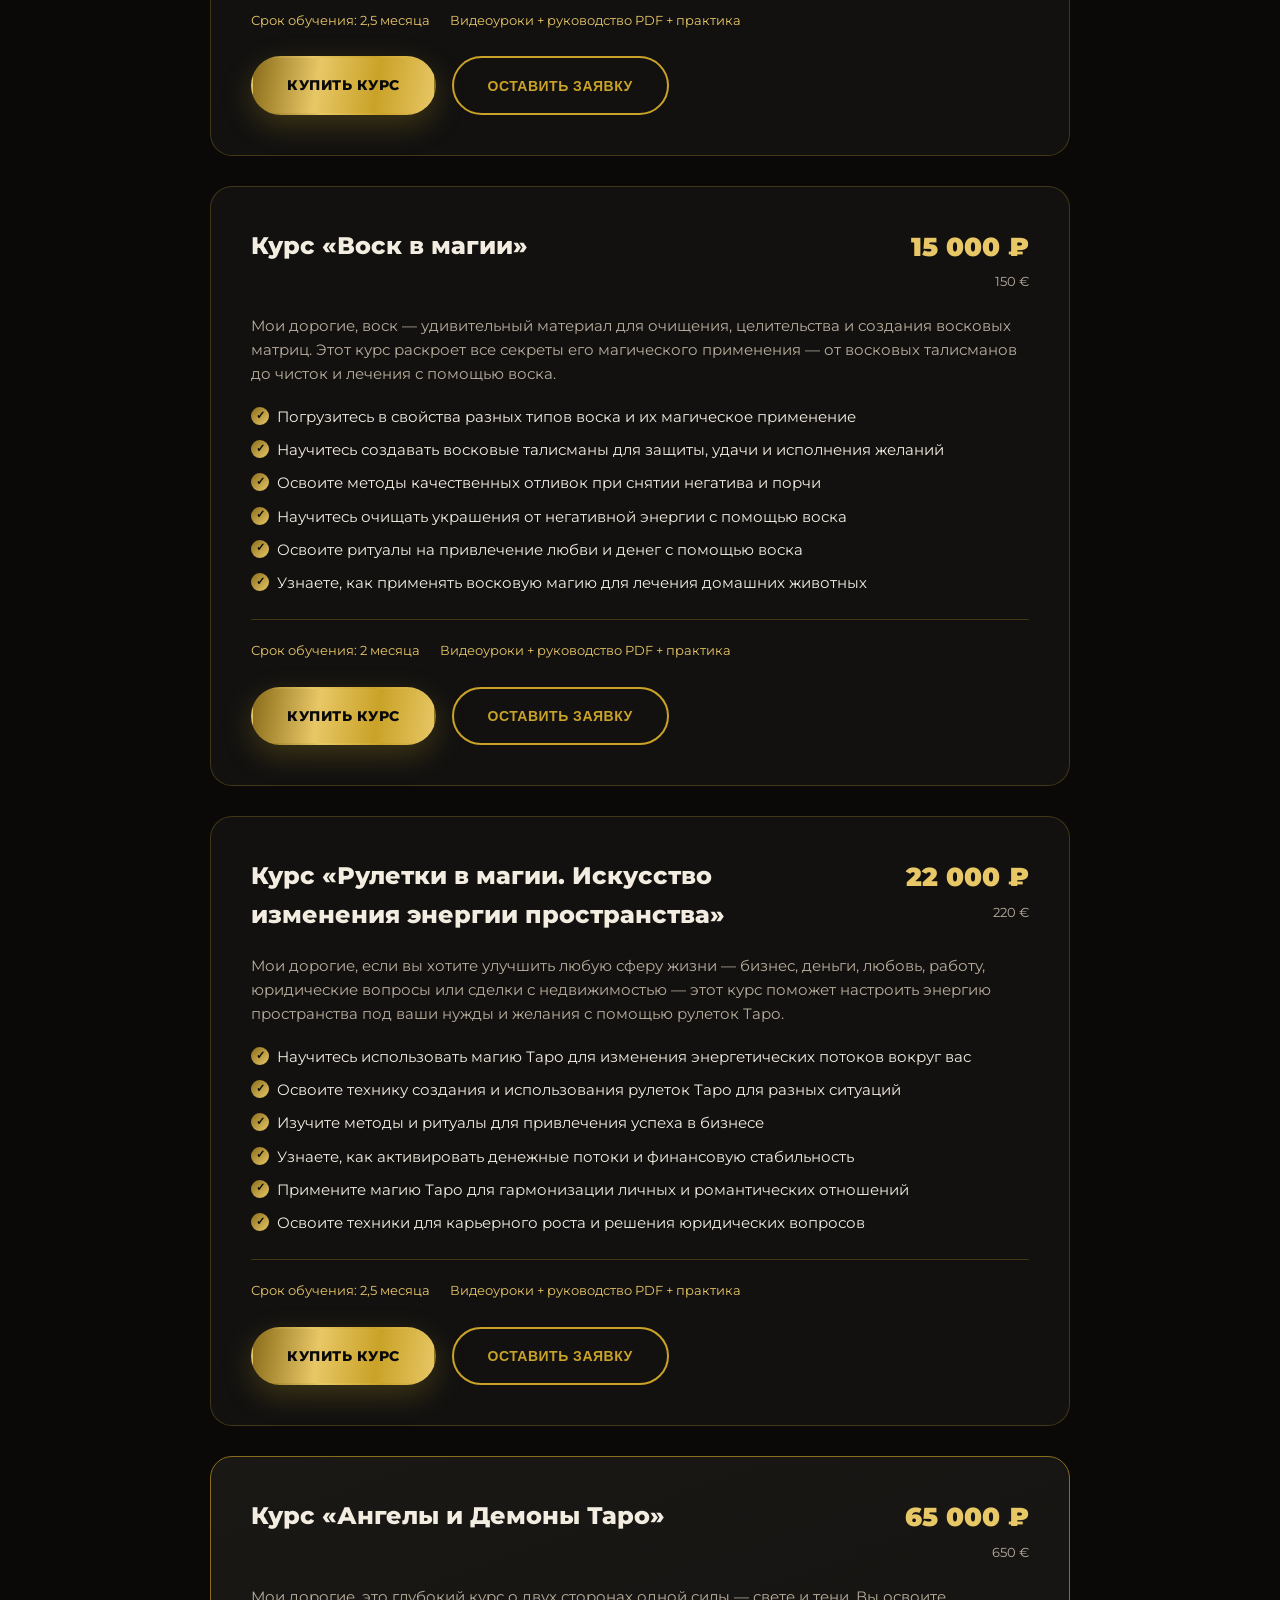
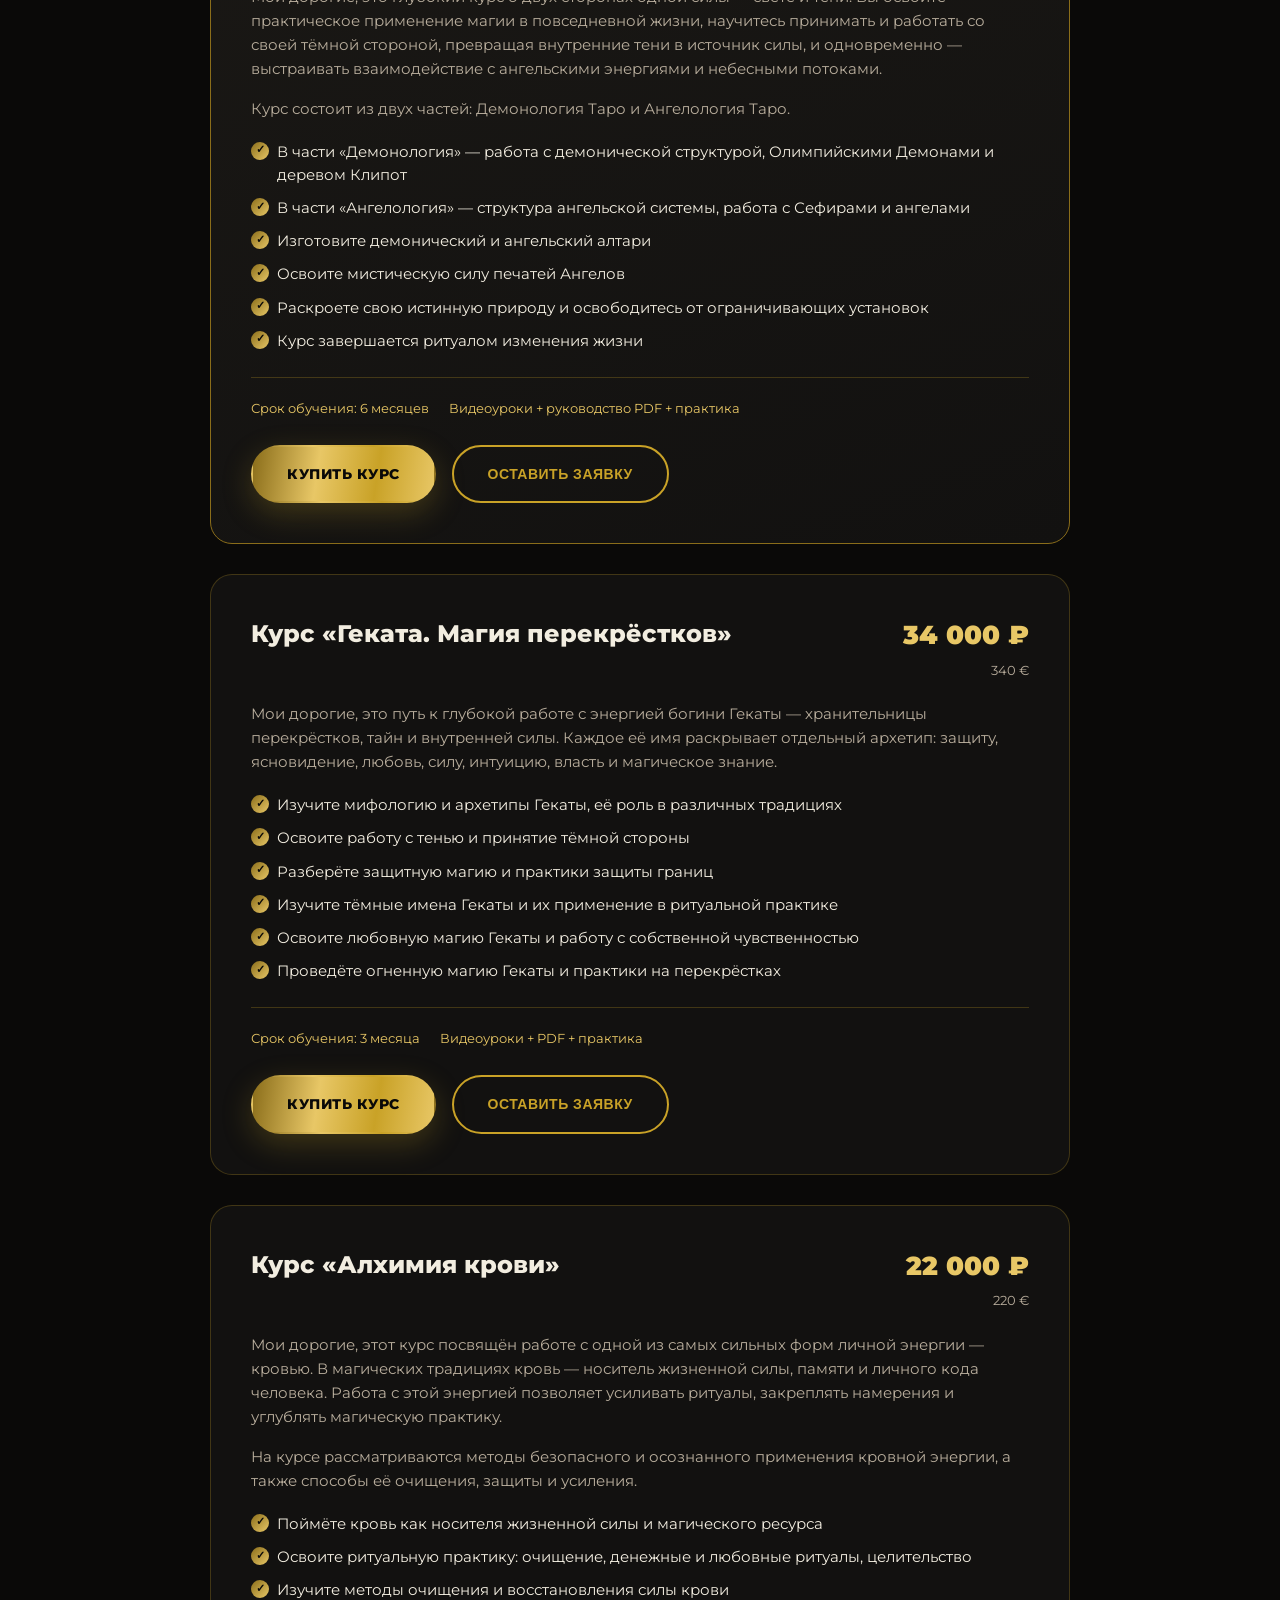
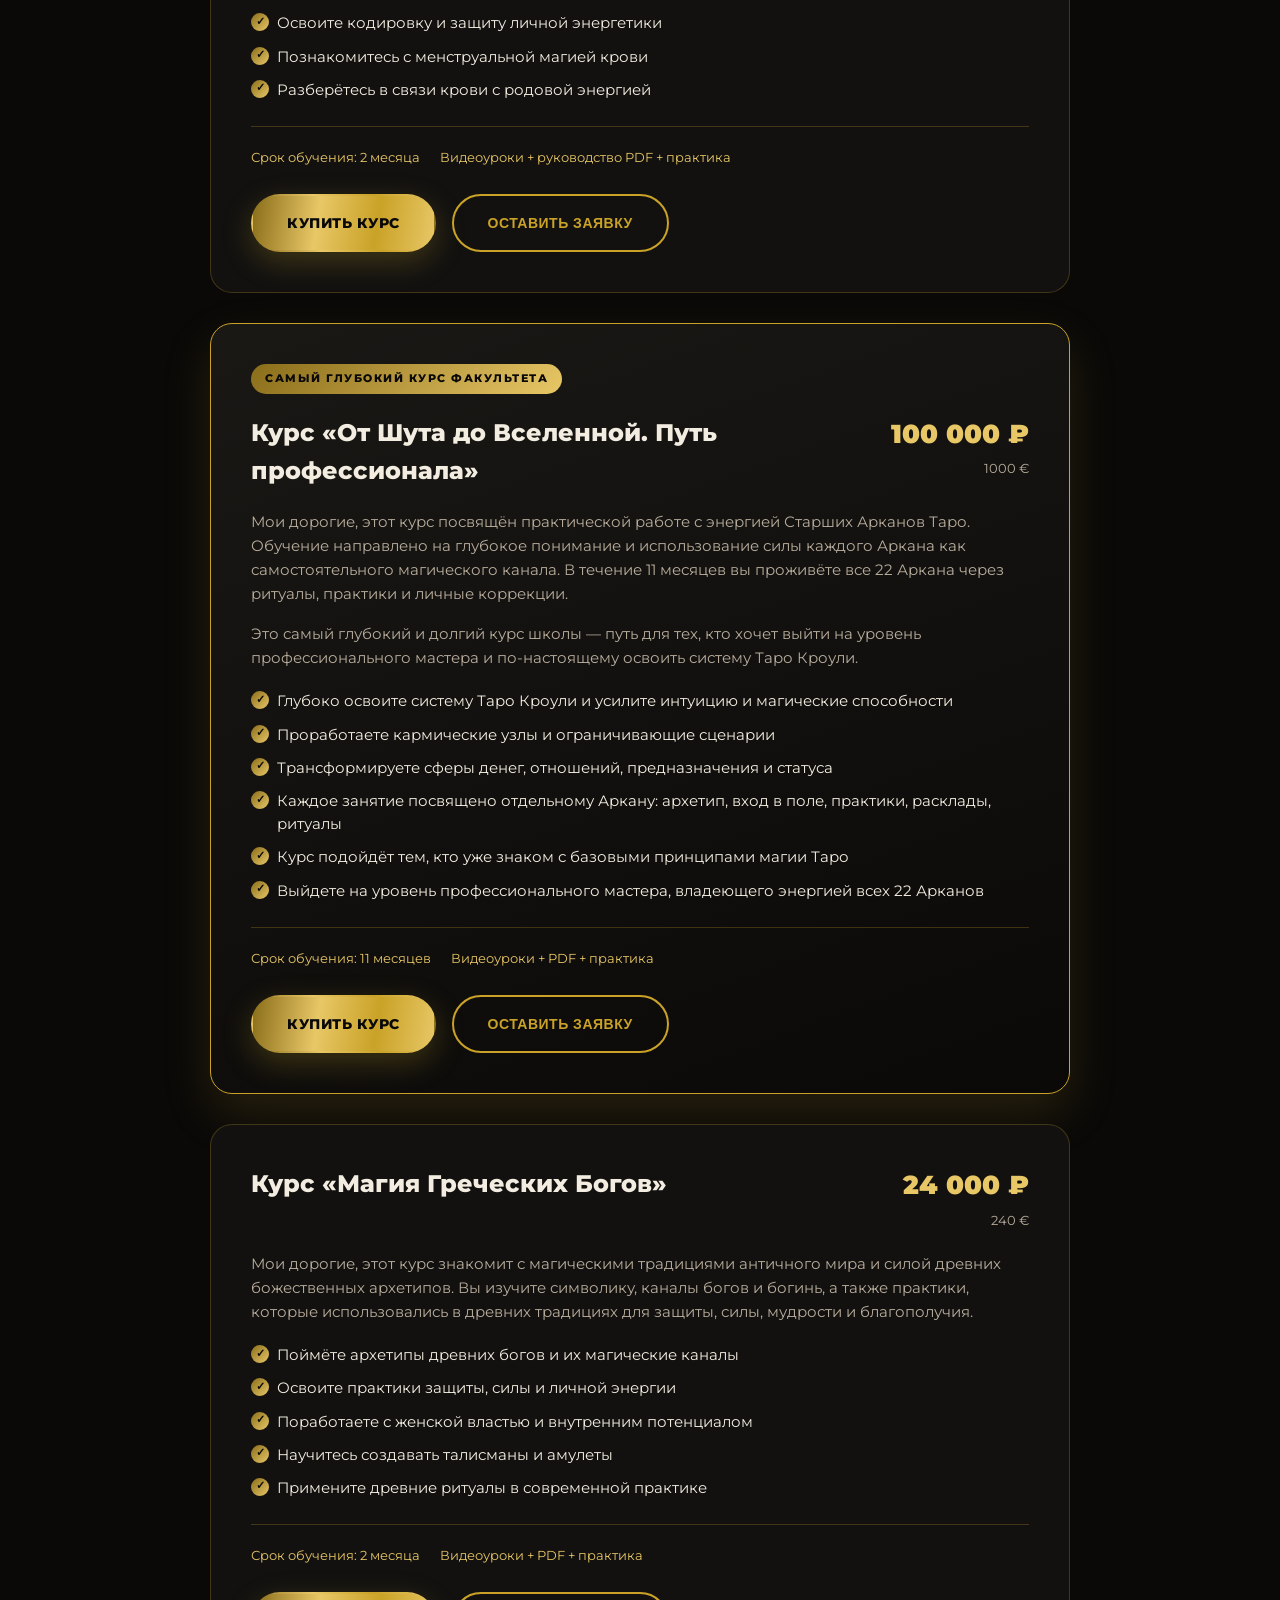
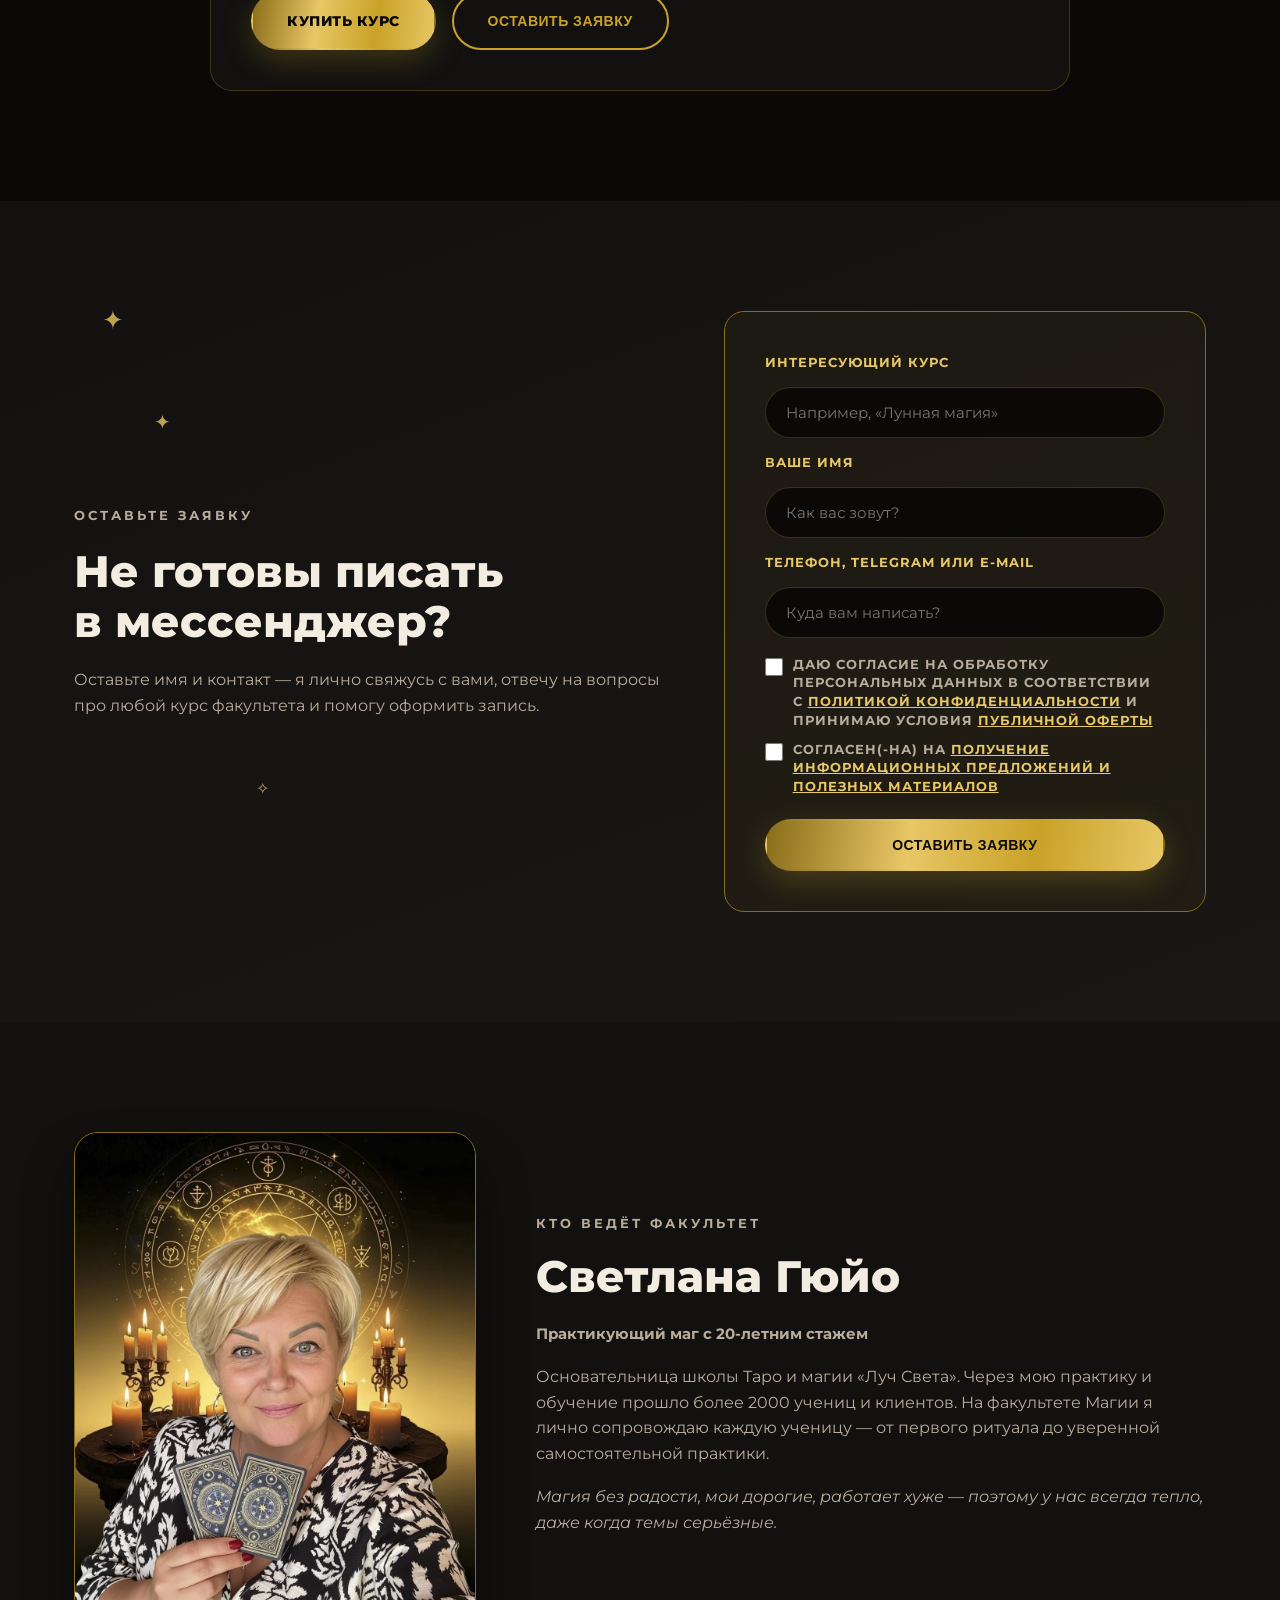
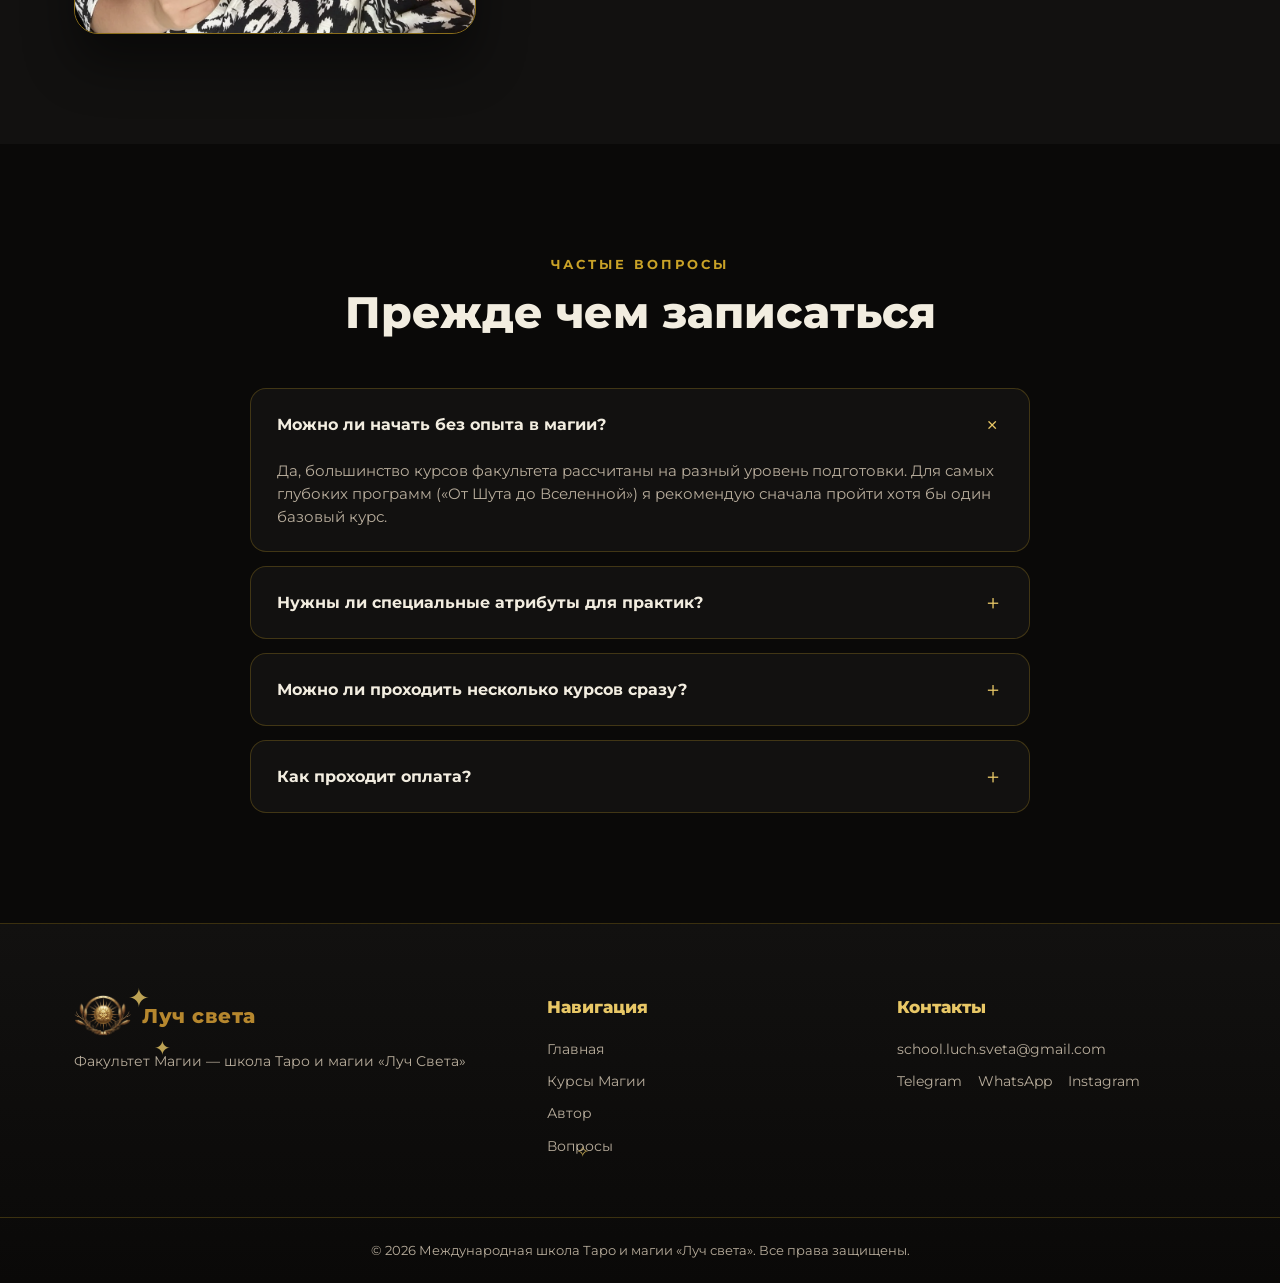
==== commit fe450874: "Serve optimized WebP images and lightweight favicon across the school website" ====
--- a/fakultet-magii.html
+++ b/fakultet-magii.html
@@ -5,7 +5,19 @@
 <meta name="viewport" content="width=device-width, initial-scale=1.0">
 <title>Факультет Магии — школа «Луч света»</title>
 <meta name="description" content="Курсы по практической магии от Светланы Гюйо: денежные и любовные ритуалы, лунная магия, Таро Тота, работа с Гекатой и древними богами.">
-<link rel="icon" href="images/logo.png" type="image/png">
+<link rel="canonical" href="https://luchsveta.net/fakultet-magii.html">
+<meta property="og:locale" content="ru_RU">
+<meta property="og:type" content="website">
+<meta property="og:title" content="Факультет Магии — школа «Луч Света»">
+<meta property="og:description" content="Курсы по практической магии, защите, ритуалам и лунной магии под руководством Светланы Гюйо.">
+<meta property="og:url" content="https://luchsveta.net/fakultet-magii.html">
+<meta property="og:image" content="https://luchsveta.net/images/il_1588xN.3584086975_4dxy.jpg">
+<meta property="og:image:alt" content="Пентаграмма и магические атрибуты">
+<meta name="twitter:card" content="summary_large_image">
+<meta name="twitter:title" content="Факультет Магии — школа «Луч Света»">
+<meta name="twitter:description" content="Курсы по практической магии, защите и ритуалам.">
+<meta name="twitter:image" content="https://luchsveta.net/images/il_1588xN.3584086975_4dxy.jpg">
+<link rel="icon" href="images/favicon.png" type="image/png">
 <link rel="preconnect" href="https://fonts.googleapis.com">
 <link rel="preconnect" href="https://fonts.gstatic.com" crossorigin>
 <link href="https://fonts.googleapis.com/css2?family=Montserrat:wght@300;400;500;600;700;800;900&display=swap" rel="stylesheet">
@@ -18,7 +30,7 @@
 <header class="header" id="header">
   <div class="container header__inner">
     <a href="index.html" class="logo">
-      <img src="images/logo.png" alt="Луч света" class="logo__img">
+      <img src="images/logo.webp" alt="Луч света" class="logo__img">
       <span class="logo__text">Луч света</span>
     </a>
 
@@ -212,7 +224,7 @@
       </article>
 
       <!-- Курс 5 -->
-      <article class="course-card reveal">
+      <article class="course-card reveal" id="lunnaya-magiya">
         <div class="course-card__head">
           <h3 class="course-card__title">Курс «Лунная магия»</h3>
           <div class="course-card__price">
@@ -513,7 +525,7 @@
   <div class="container author__inner">
     <div class="author__media reveal">
       <div class="author__frame">
-        <img src="images/fotosetlana.jpg" alt="Светлана Гюйо, основательница школы «Луч Света»" class="author__photo">
+        <img src="images/svetlana.webp" alt="Светлана Гюйо, основательница школы «Луч Света»" class="author__photo">
       </div>
     </div>
     <div class="author__text reveal">
@@ -589,7 +601,7 @@
   <div class="container footer__inner">
     <div class="footer__brand">
       <a href="index.html" class="logo">
-        <img src="images/logo.png" alt="Луч света" class="logo__img">
+        <img src="images/logo.webp" alt="Луч света" class="logo__img">
         <span class="logo__text">Луч света</span>
       </a>
       <p>Факультет Магии — школа Таро и магии «Луч Света»</p>
--- a/css/style.css
+++ b/css/style.css
@@ -475,17 +475,32 @@
 .mc__grid {
   display: grid;
   grid-template-columns: repeat(3, 1fr);
-  gap: 26px;
+  gap: 30px;
   margin-top: 40px;
 }
 .mc__card {
-  background: var(--bg);
+  position: relative;
+  background-color: var(--bg);
+  background-size: cover;
+  background-position: center;
   border: 1px solid var(--border);
-  border-radius: 18px;
-  padding: 30px;
-  box-shadow: 0 10px 30px rgba(0, 0, 0, 0.25);
+  border-radius: 20px;
+  padding: 40px;
+  min-height: 300px;
+  display: flex;
+  flex-direction: column;
+  overflow: hidden;
+  box-shadow: 0 15px 40px rgba(0, 0, 0, 0.3);
   transition: box-shadow 0.3s ease, transform 0.3s ease, border-color 0.3s ease;
 }
+.mc__card::before {
+  content: '';
+  position: absolute;
+  inset: 0;
+  background: linear-gradient(165deg, rgba(10,9,8,0.35) 0%, rgba(10,9,8,0.6) 55%, rgba(10,9,8,0.85) 100%);
+  z-index: 0;
+}
+.mc__card > * { position: relative; z-index: 1; }
 .mc__card:hover { transform: translateY(-4px); border-color: var(--gold); box-shadow: 0 20px 40px rgba(0, 0, 0, 0.4); }
 .mc__tag {
   display: inline-block;
@@ -494,7 +509,8 @@
   letter-spacing: 1.5px;
   font-weight: 700;
   color: var(--gold-light);
-  background: var(--bg-3);
+  background: rgba(10, 9, 8, 0.6);
+  border: 1px solid var(--border);
   padding: 5px 12px;
   border-radius: 20px;
   margin-bottom: 16px;
@@ -502,12 +518,12 @@
 .mc__card h3 {
   font-family: var(--font-head);
   font-weight: 800;
-  font-size: 20px;
-  margin-bottom: 12px;
-  color: var(--text);
-}
-.mc__card p { color: var(--text-muted); font-size: 14px; margin-bottom: 18px; }
-.mc__link { color: var(--gold-light); font-weight: 700; font-size: 14px; }
+  font-size: 24px;
+  margin-bottom: 14px;
+  color: var(--text);
+}
+.mc__card p { color: var(--text-muted); font-size: 14.5px; margin-bottom: 18px; flex-grow: 1; }
+.mc__link { color: var(--gold-light); font-weight: 700; font-size: 14.5px; }
 .mc__link:hover { color: var(--gold); }
 
 /* ===== FREE MATERIALS ===== */
@@ -631,6 +647,126 @@
 .reveal.is-visible {
   opacity: 1;
   transform: translateY(0);
+}
+
+/* ===== UPCOMING TRAINING ===== */
+.upcoming {
+  position: relative;
+  padding: 82px 0 88px;
+  background: linear-gradient(145deg, #17120e 0%, #241b14 50%, #120f0d 100%);
+  overflow: hidden;
+}
+.upcoming::before {
+  content: '';
+  position: absolute;
+  width: 360px;
+  height: 360px;
+  border-radius: 50%;
+  background: rgba(201, 160, 74, 0.10);
+  filter: blur(12px);
+  top: -190px;
+  right: -100px;
+}
+.upcoming__heading,
+.upcoming__grid,
+.upcoming__note {
+  position: relative;
+  z-index: 1;
+}
+.upcoming__heading .section-title { color: var(--text); }
+.upcoming__intro {
+  max-width: 650px;
+  margin: 0 auto 34px;
+  color: var(--text-muted);
+  text-align: center;
+  line-height: 1.7;
+}
+.upcoming__grid {
+  display: grid;
+  grid-template-columns: repeat(3, 1fr);
+  gap: 20px;
+}
+.upcoming-card {
+  position: relative;
+  display: flex;
+  flex-direction: column;
+  min-height: 280px;
+  padding: 28px;
+  border: 1px solid rgba(201, 160, 74, 0.35);
+  border-radius: 8px;
+  background: rgba(22, 17, 13, 0.82);
+  box-shadow: 0 18px 50px rgba(0, 0, 0, 0.20);
+}
+.upcoming-card--featured {
+  border-color: var(--gold);
+  box-shadow: 0 0 0 1px rgba(201, 160, 74, 0.18), 0 18px 55px rgba(0, 0, 0, 0.28);
+}
+.upcoming-card--featured::after {
+  content: '';
+  position: absolute;
+  inset: -1px;
+  border-radius: 8px;
+  pointer-events: none;
+  animation: upcomingGlow 2.8s ease-in-out infinite;
+}
+@keyframes upcomingGlow {
+  0%, 100% { box-shadow: 0 0 0 0 rgba(201, 160, 74, 0); }
+  50% { box-shadow: 0 0 24px 2px rgba(201, 160, 74, 0.20); }
+}
+.upcoming-card__topline {
+  display: flex;
+  align-items: center;
+  justify-content: space-between;
+  gap: 12px;
+  margin-bottom: 20px;
+}
+.upcoming-card__status,
+.upcoming-card__month {
+  color: var(--gold-light);
+  font-size: 12px;
+  font-weight: 700;
+  letter-spacing: 0.05em;
+  text-transform: uppercase;
+}
+.upcoming-card__month { color: var(--text-muted); text-align: right; }
+.upcoming-card__dot {
+  display: inline-block;
+  width: 8px;
+  height: 8px;
+  margin-right: 5px;
+  border-radius: 50%;
+  background: #d3a94f;
+  box-shadow: 0 0 0 0 rgba(211, 169, 79, 0.6);
+  animation: upcomingDot 1.8s ease-in-out infinite;
+}
+@keyframes upcomingDot {
+  0%, 100% { box-shadow: 0 0 0 0 rgba(211, 169, 79, 0.55); }
+  50% { box-shadow: 0 0 0 7px rgba(211, 169, 79, 0); }
+}
+.upcoming-card h3 {
+  margin-bottom: 14px;
+  color: var(--text);
+  font-family: var(--font-head);
+  font-size: 22px;
+  line-height: 1.25;
+}
+.upcoming-card p {
+  flex: 1;
+  margin-bottom: 24px;
+  color: var(--text-muted);
+  line-height: 1.65;
+}
+.upcoming-card .btn { align-self: flex-start; }
+.upcoming__note {
+  margin: 26px auto 0;
+  color: var(--text-muted);
+  font-size: 13px;
+  text-align: center;
+}
+
+@media (prefers-reduced-motion: reduce) {
+  .upcoming-card--featured::after,
+  .upcoming-card__dot { animation: none; }
 }
 
 /* ===== RESPONSIVE ===== */
@@ -662,5 +798,6 @@
   }
   .about__media { max-width: 320px; margin: 0 auto; }
   .programs__grid, .mc__grid { grid-template-columns: 1fr; }
+  .upcoming__grid { grid-template-columns: 1fr; }
   .footer__inner { grid-template-columns: 1fr; }
 }
